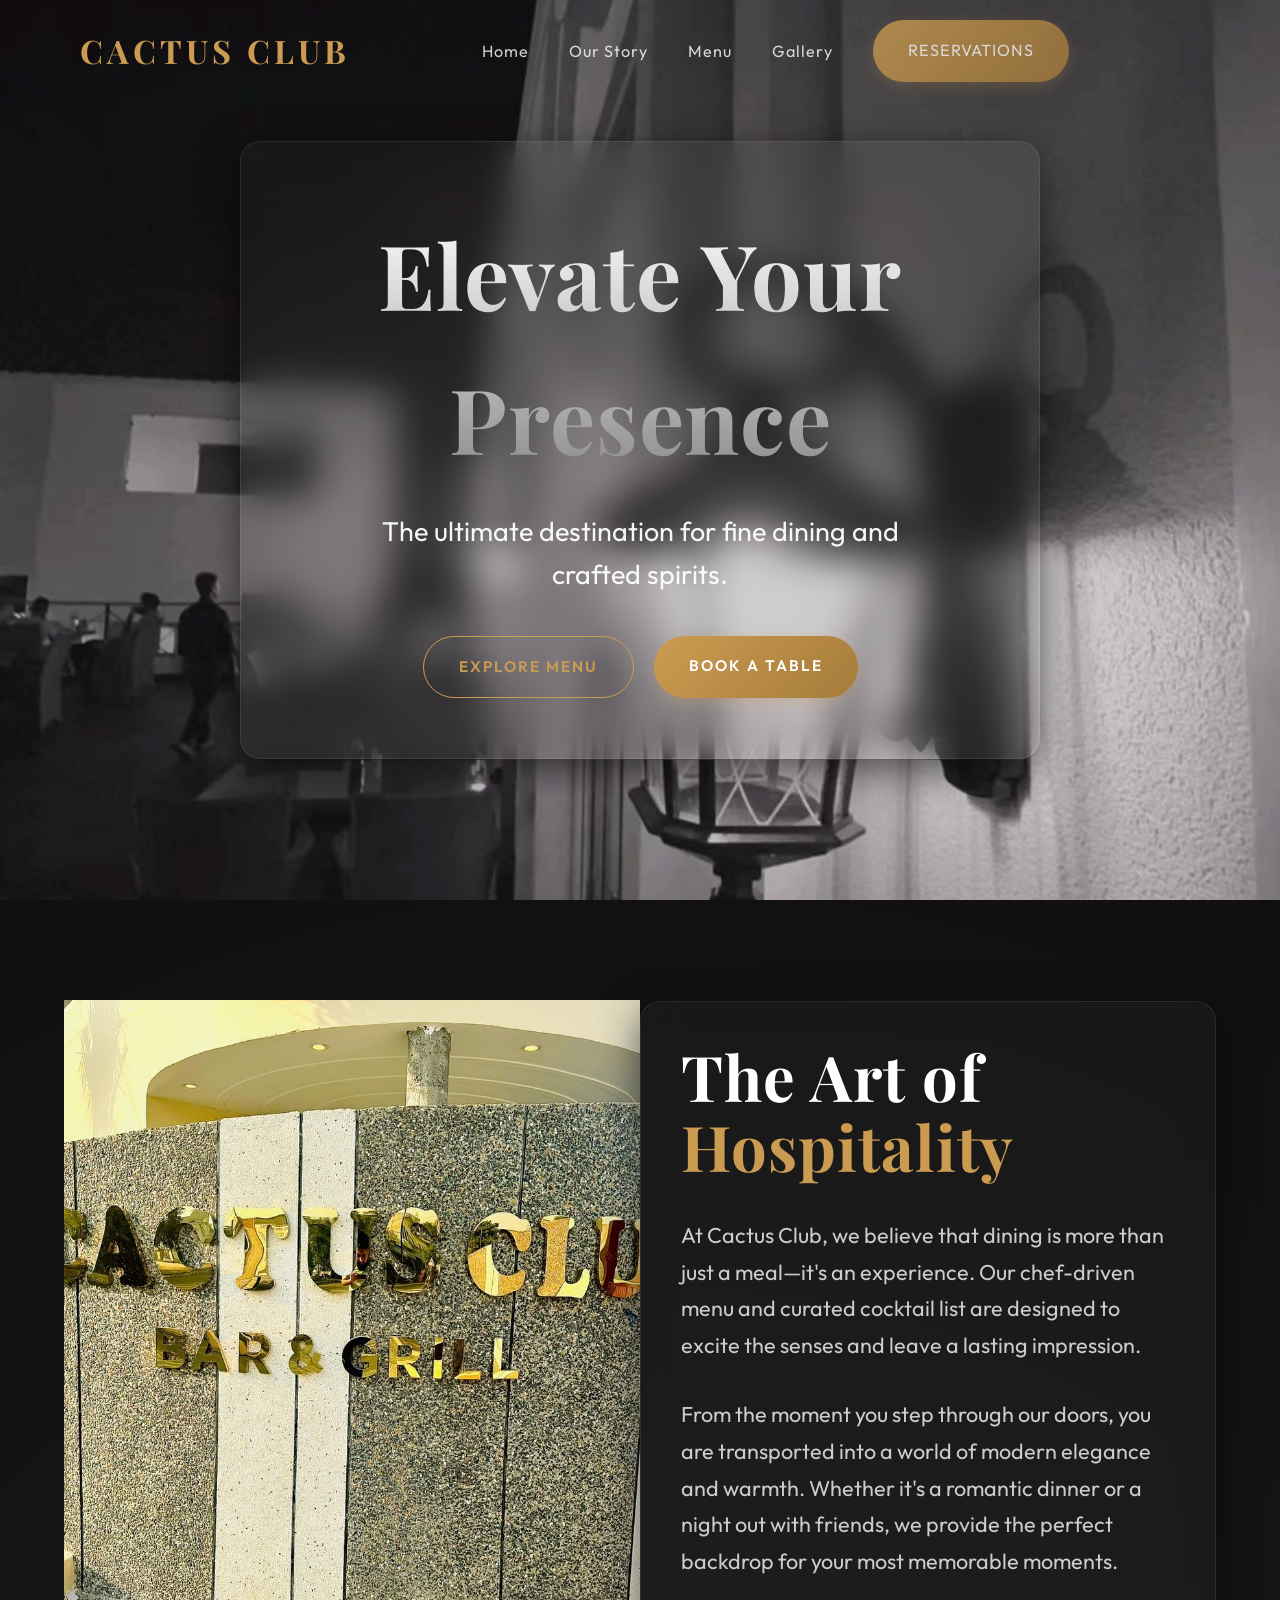
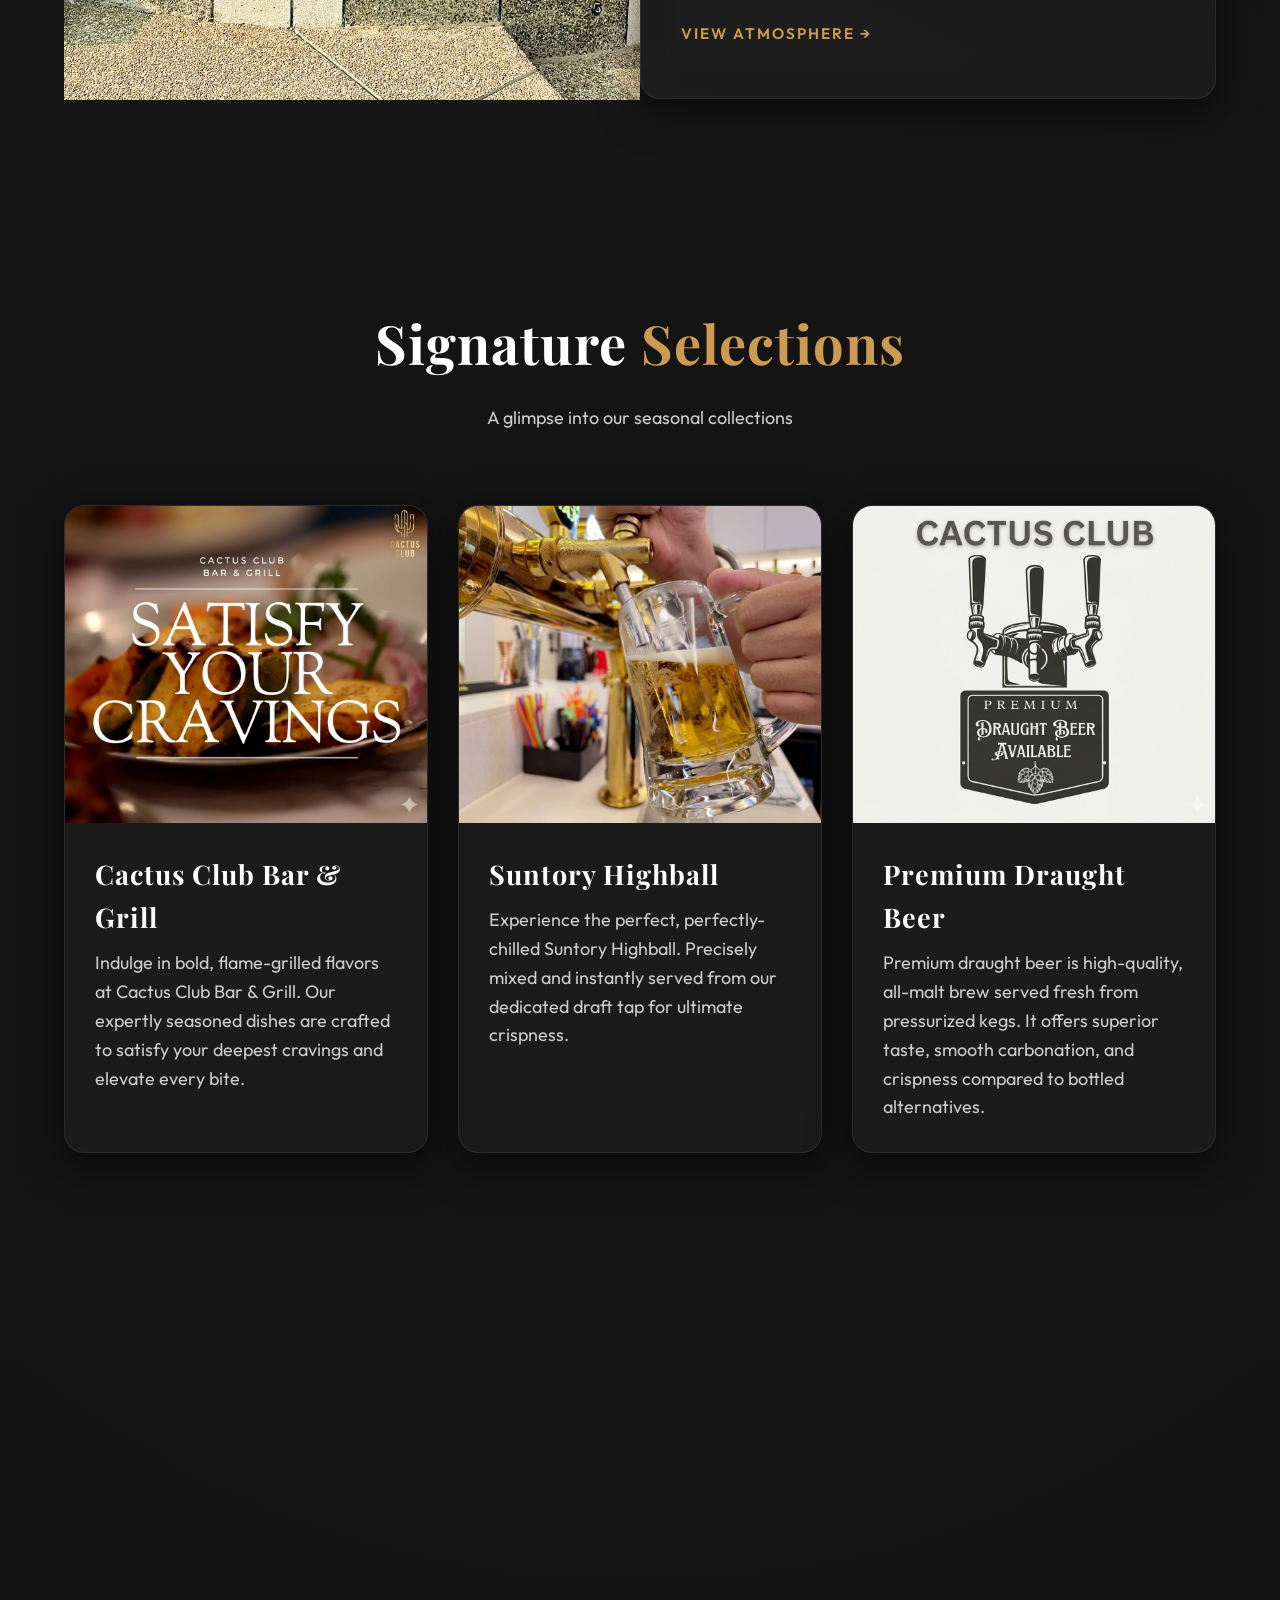
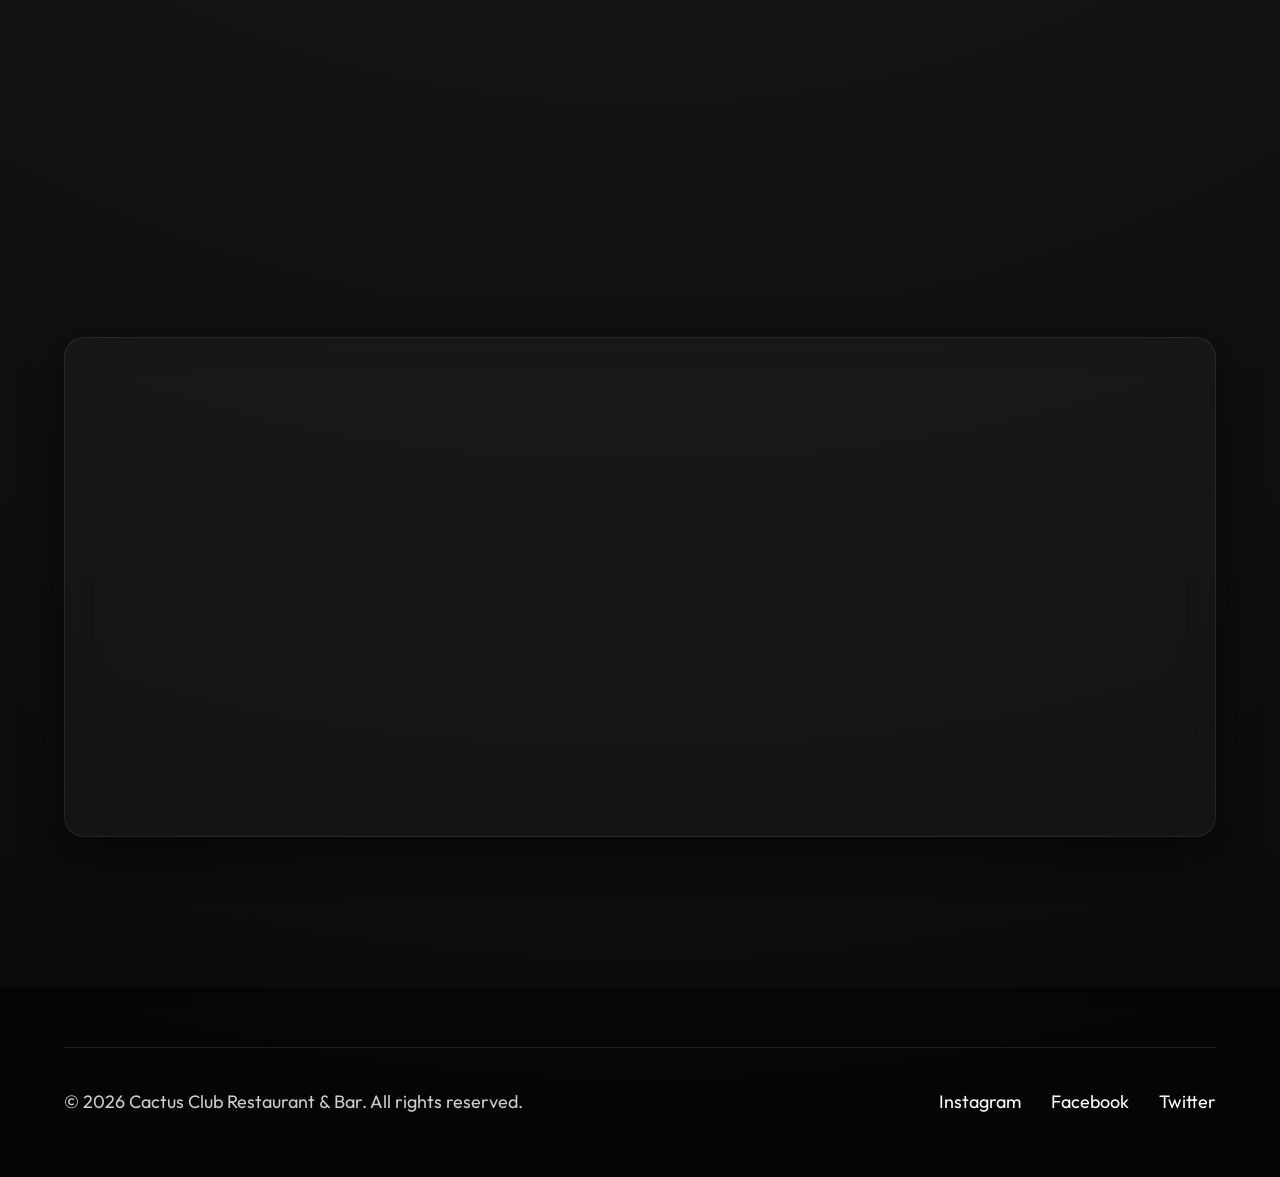
==== index.html @ f6be69ad "Add files via upload" ====
<!DOCTYPE html>
<html lang="en">
<head>
    <meta charset="UTF-8">
    <meta name="viewport" content="width=device-width, initial-scale=1.0">
    <title>Cactus Club | Premium Restaurant & Bar</title>
    <meta name="description" content="Experience modern luxury at Cactus Club. Fine dining, signature cocktails, and a vibe like no other.">
    <!-- Google Fonts -->
    <link rel="preconnect" href="https://fonts.googleapis.com">
    <link rel="preconnect" href="https://fonts.gstatic.com" crossorigin>
    <link href="https://fonts.googleapis.com/css2?family=Outfit:wght@300;400;600;700&family=Playfair+Display:ital,wght@0,400;0,700;1,400&display=swap" rel="stylesheet">
    <link rel="stylesheet" href="style.css">
    <script src="script.js" defer></script>
</head>
<body>
    <div id="preloader">
        <div class="preloader-content">
            <img src="data/logo.jpg" alt="Cactus Club Logo" class="loader-logo">
            <div class="loader-line"></div>
        </div>
    </div>
    <header id="main-header">
        <nav class="glass-nav">
            <div class="logo">CACTUS CLUB</div>
            <ul class="nav-links">
                <li><a href="#home">Home</a></li>
                <li><a href="#about">Our Story</a></li>
                <li><a href="#menu">Menu</a></li>
                <li><a href="#gallery">Gallery</a></li>
                <li><a href="#contact" class="btn btn-gold">Reservations</a></li>
            </ul>
            <div class="menu-toggle">
                <span></span>
                <span></span>
                <span></span>
            </div>
        </nav>
    </header>

    <main>
        <!-- Hero Section with Background Video -->
        <section id="home" class="hero">
            <div class="video-container">
                <video autoplay muted loop playsinline preload="auto" id="hero-video" poster="data/photos/background.jpg">
                    <source src="data/cactus.mp4" type="video/mp4">
                    Your browser does not support the video tag.
                </video>
                <div class="video-overlay"></div>
            </div>
            
            <div class="hero-content">
                <div class="glass-card hero-card">
                    <h1 class="reveal-text">Elevate Your Presence</h1>
                    <p class="reveal-subtext">The ultimate destination for fine dining and crafted spirits.</p>
                    <div class="cta-buttons">
                        <a href="#menu" class="btn btn-outline">Explore Menu</a>
                        <a href="#contact" class="btn btn-gold">Book a Table</a>
                    </div>
                </div>
            </div>
            
            <div class="scroll-indicator">
                <span>SCROLL</span>
                <div class="line"></div>
            </div>
        </section>

        <!-- About Section with Parallax -->
        <section id="about" class="about-section">
            <div class="container">
                <div class="about-grid">
                    <div class="about-image parallax" data-speed="0.1">
                        <img src="data/photos/enterance_gate.jpg" alt="Cactus Club Entrance">
                    </div>
                    <div class="about-content glass-card reveal">
                        <h2 class="section-title">The Art of <span class="text-gold">Hospitality</span></h2>
                        <p>At Cactus Club, we believe that dining is more than just a meal—it's an experience. Our chef-driven menu and curated cocktail list are designed to excite the senses and leave a lasting impression.</p>
                        <p>From the moment you step through our doors, you are transported into a world of modern elegance and warmth. Whether it's a romantic dinner or a night out with friends, we provide the perfect backdrop for your most memorable moments.</p>
                        <a href="#gallery" class="btn btn-link">View Atmosphere &rarr;</a>
                    </div>
                </div>
            </div>
        </section>

        <!-- Menu Highlights -->
        <section id="menu" class="menu-preview">
            <div class="container">
                <div class="section-header reveal">
                    <h2>Signature <span class="text-gold">Selections</span></h2>
                    <p>A glimpse into our seasonal collections</p>
                </div>
                
                <div class="menu-grid">
                    <div class="menu-item glass-card reveal-up">
                        <div class="item-img">
                            <img src="data/photos/satisfy_your_craving.jpg" alt="Our Cuisine">
                        </div>
                        <div class="item-info">
                            <h3>Cactus Club Bar & Grill</h3>
                            <p>Indulge in bold, flame-grilled flavors at Cactus Club Bar & Grill. Our expertly seasoned dishes are crafted to satisfy your deepest cravings and elevate every bite.</p>
                        </div>
                    </div>
                    
                    <div class="menu-item glass-card reveal-up" style="transition-delay: 0.1s;">
                        <div class="item-img">
                            <img src="data/photos/wiskey.jpg" alt="Signature Cocktail">
                        </div>
                        <div class="item-info">
                            <h3>Suntory Highball</h3>
                            <p>Experience the perfect, perfectly-chilled Suntory Highball. Precisely mixed and instantly served from our dedicated draft tap for ultimate crispness.</p>
                        </div>
                    </div>
                    
                    <div class="menu-item glass-card reveal-up" style="transition-delay: 0.2s;">
                        <div class="item-img">
                            <img src="data/photos/whiskeybeer.jpg" alt="Prime Spirits">
                        </div>
                        <div class="item-info">
                            <h3>Premium Draught Beer</h3>
                            <p>Premium draught beer is high-quality, all-malt brew served fresh from pressurized kegs. It offers superior taste, smooth carbonation, and crispness compared to bottled alternatives.</p>
                        </div>
                    </div>
                </div>
                
                <div class="center-cta reveal">
                    <button id="open-menu-btn" class="btn btn-outline">Explore Full Menu</button>
                </div>
            </div>
        </section>



        <!-- Contact Section -->
        <section id="contact" class="contact-section">
            <div class="container">
                <div class="contact-grid">
                    <div class="contact-info reveal">
                        <h2>Join Us <span class="text-gold">Tonight</span></h2>
                        <p>We invite you to experience the pinnacle of hospitality. Reservations are highly recommended for weekend evenings.</p>
                        
                        <div class="info-list">
                            <div class="info-item">
                                <span class="icon">&#128205;</span>
                                <p>3VPG+899, chowk, Near Bus Stand,<br>Samrari, Apra, Punjab 144416</p>
                            </div>
                            <div class="info-item">
                                <span class="icon">&#128222;</span>
                                <p>09915088002</p>
                            </div>
                            <div class="info-item">
                                <span class="icon">&#9200;</span>
                                <p>Mon - Sun: 7 AM - 10 PM</p>
                            </div>
                        </div>
                    </div>
                    
                    <div class="contact-form-container glass-card reveal">
                        <h3>Book a Table</h3>
                        <form id="booking-form">
                            <div class="form-group">
                                <input type="text" placeholder="Your Name" required>
                            </div>
                            <div class="form-row">
                                <div class="form-group">
                                    <input type="date" required>
                                </div>
                                <div class="form-group">
                                    <input type="time" required>
                                </div>
                            </div>
                            <div class="form-group">
                                <select required>
                                    <option value="" disabled selected>Guests</option>
                                    <option value="2">2 People</option>
                                    <option value="4">4 People</option>
                                    <option value="6">6+ People</option>
                                </select>
                            </div>
                            <button type="submit" class="btn btn-gold full-width">Check Availability</button>
                        </form>
                    </div>
                </div>
            </div>
        </section>

        <!-- Map Section -->
        <section id="location" class="map-section">
            <div class="container">
                <div class="glass-card map-container reveal">
                    <iframe src="https://www.google.com/maps/embed?pb=!1m14!1m12!1m3!1d311.77213187897536!2d75.87448457064909!3d31.08688322473946!2m3!1f0!2f0!3f0!3m2!1i1024!2i768!4f13.1!5e1!3m2!1sen!2sin!4v1775301004302!5m2!1sen!2sin" width="100%" height="450" style="border:0;" allowfullscreen="" loading="lazy" referrerpolicy="no-referrer-when-downgrade"></iframe>
                </div>
            </div>
        </section>
    </main>

    <footer class="glass-footer">
        <div class="container">
            <div class="footer-bottom">
                <p>&copy; 2026 Cactus Club Restaurant & Bar. All rights reserved.</p>
                <div class="social-links">
                    <a href="#">Instagram</a>
                    <a href="#">Facebook</a>
                    <a href="#">Twitter</a>
                </div>
            </div>
        </div>
    </footer>
    <!-- Full Menu Modal -->
    <div id="menu-modal" class="menu-modal">
        <div class="modal-overlay"></div>
        <div class="modal-container glass-card">
            <button id="close-menu-btn" class="close-btn">&times;</button>
            
            <div class="modal-content">
                <header class="modal-header">
                    <h2>Our Full <span class="text-gold">Menu</span></h2>
                    <p>Near Apra Sweet Shop, Banga to Phillaur Road</p>
                </header>

                <div class="menu-sections">
                    <!-- 1. Pizzas & Pastas -->
                    <section class="menu-cat">
                        <div class="cat-header">
                            <h3>1. Pizzas & Pastas</h3>
                        </div>
                        
                        <div class="sub-cat">
                            <h4>Pizza (Non-Veg)</h4>
                            <table class="menu-table">
                                <thead>
                                    <tr>
                                        <th>Item</th>
                                        <th>Medium</th>
                                        <th>Large</th>
                                    </tr>
                                </thead>
                                <tbody>
                                    <tr><td>Cactus Spl. Chicken Pizza</td><td>300</td><td>500</td></tr>
                                    <tr><td>Chilli Chicken Pizza</td><td>280</td><td>480</td></tr>
                                    <tr><td>Keema Chicken Pizza</td><td>280</td><td>460</td></tr>
                                    <tr><td>Salami Chicken Pizza</td><td>280</td><td>480</td></tr>
                                    <tr><td>Onion Chicken Pizza</td><td>260</td><td>450</td></tr>
                                    <tr><td>Chicken Sausage Pizza</td><td>280</td><td>470</td></tr>
                                    <tr><td>Chicken Tikka Pizza</td><td>290</td><td>480</td></tr>
                                </tbody>
                            </table>
                        </div>

                        <div class="sub-cat">
                            <h4>Pizza (Veg)</h4>
                            <table class="menu-table">
                                <thead>
                                    <tr>
                                        <th>Item</th>
                                        <th>Medium</th>
                                        <th>Large</th>
                                    </tr>
                                </thead>
                                <tbody>
                                    <tr><td>Cactus Spl. Veg. Pizza</td><td>290</td><td>440</td></tr>
                                    <tr><td>Farm House Pizza / Paneer Tikka Pizza</td><td>290</td><td>425/400</td></tr>
                                    <tr><td>Five Topping / Spl. Mushroom Pizza</td><td>280</td><td>390</td></tr>
                                    <tr><td>Chilly Paneer Pizza</td><td>290</td><td>400</td></tr>
                                    <tr><td>OTC Pizza</td><td>240</td><td>370</td></tr>
                                    <tr><td>Cheese Corn / Cheese Tomato</td><td>240</td><td>340/360</td></tr>
                                    <tr><td>Plain Cheese Pizza</td><td>220</td><td>320</td></tr>
                                </tbody>
                            </table>
                        </div>

                        <div class="sub-cat">
                            <h4>Pasta</h4>
                            <table class="menu-table">
                                <thead>
                                    <tr>
                                        <th>Item</th>
                                        <th>Price</th>
                                    </tr>
                                </thead>
                                <tbody>
                                    <tr><td>Non-Veg: Chicken Pasta (Red/White/Mix)</td><td>300 / 290 / 290</td></tr>
                                    <tr><td>Veg: Pasta (White/Red/Cheese)</td><td>240 / 260 / 270</td></tr>
                                </tbody>
                            </table>
                        </div>
                    </section>

                    <!-- 2. Tandoori Snacks -->
                    <section class="menu-cat">
                        <div class="cat-header">
                            <h3>2. Tandoori Snacks (Fish & Veg)</h3>
                        </div>
                        
                        <div class="sub-cat">
                            <h4>Tandoori Fish</h4>
                            <p class="cat-note">All items are served as a full portion unless specified.</p>
                            <table class="menu-table">
                                <thead>
                                    <tr>
                                        <th>Item</th>
                                        <th>Price</th>
                                    </tr>
                                </thead>
                                <tbody>
                                    <tr><td>Fish Tikka (Malai, Irani, Haryali, Afghani, Kali Mirch, Pudina, Achari)</td><td>450</td></tr>
                                    <tr><td>Fish Tandoori Tikka</td><td>440</td></tr>
                                    <tr><td>Tandoori Pomfret Fish (2 Pcs)</td><td>300</td></tr>
                                </tbody>
                            </table>
                        </div>

                        <div class="sub-cat">
                            <h4>Tandoori Veg Snacks</h4>
                            <div class="column-grid">
                                <table class="menu-table">
                                    <tbody>
                                        <tr><td>Paneer Tikka</td><td>230</td></tr>
                                        <tr><td>Paneer Malai Tikka</td><td>250</td></tr>
                                        <tr><td>Paneer Tikka (Haryali/Achari/Irani)</td><td>240</td></tr>
                                        <tr><td>Paneer Peshwari Tikka (Mint/Strawberry)</td><td>250</td></tr>
                                        <tr><td>Veg Platter</td><td>450</td></tr>
                                    </tbody>
                                </table>
                                <table class="menu-table">
                                    <tbody>
                                        <tr><td>Mushroom Tikka (Reg/Achari/Irani)</td><td>230</td></tr>
                                        <tr><td>Stuff Mushroom Tikka</td><td>250</td></tr>
                                        <tr><td>Mushroom Duplex</td><td>250</td></tr>
                                        <tr><td>Veg Seekh Kabab</td><td>200</td></tr>
                                    </tbody>
                                </table>
                            </div>
                        </div>
                    </section>

                    <!-- 3. Main Course -->
                    <section class="menu-cat">
                        <div class="cat-header">
                            <h3>3. Main Course (Veg & Dal)</h3>
                        </div>
                        
                        <div class="sub-cat">
                            <h4>Vegetarian Specialties</h4>
                            <div class="column-grid">
                                <table class="menu-table">
                                    <tbody>
                                        <tr><td>Palak Paneer / Mattar Paneer</td><td>250</td></tr>
                                        <tr><td>Paneer Do Pyaza / Lababdar / Adraki</td><td>260</td></tr>
                                        <tr><td>Paneer Takka Takk</td><td>270</td></tr>
                                        <tr><td>Diwani Handi</td><td>280</td></tr>
                                        <tr><td>Paneer Pasanda</td><td>260</td></tr>
                                        <tr><td>Veg Jalfrezi</td><td>270</td></tr>
                                    </tbody>
                                </table>
                                <table class="menu-table">
                                    <tbody>
                                        <tr><td>Malai Kofta</td><td>250</td></tr>
                                        <tr><td>Methi Mattar Malai</td><td>250</td></tr>
                                        <tr><td>Mix Veg</td><td>220</td></tr>
                                        <tr><td>Mushroom Mattar / Do Pyaza</td><td>240</td></tr>
                                        <tr><td>Mushroom Butter Masala</td><td>260</td></tr>
                                        <tr><td>Kadahi Mushroom</td><td>250</td></tr>
                                    </tbody>
                                </table>
                            </div>
                        </div>

                        <div class="sub-cat">
                            <h4>Dal (Lentils)</h4>
                            <table class="menu-table">
                                <tbody>
                                    <tr><td>Dal Makhani / Dal Fry / Dal Handi / Yellow Dal Tadka</td><td>160</td></tr>
                                </tbody>
                            </table>
                        </div>
                    </section>

                    <!-- 4. Rice & Biryani -->
                    <section class="menu-cat">
                        <div class="cat-header">
                            <h3>4. Rice & Biryani</h3>
                        </div>
                        <table class="menu-table">
                            <thead>
                                <tr>
                                    <th>Item</th>
                                    <th>Veg Price</th>
                                    <th>Non-Veg Price</th>
                                </tr>
                            </thead>
                            <tbody>
                                <tr><td>Plain Rice</td><td>140</td><td>--</td></tr>
                                <tr><td>Jeera Rice</td><td>150</td><td>--</td></tr>
                                <tr><td>Veg Pulao / Mattar Pulao</td><td>160 / 180</td><td>--</td></tr>
                                <tr><td>Biryani</td><td>200</td><td>250 (Chicken) / 300 (Mutton)</td></tr>
                                <tr><td>Biryani with Gravy</td><td>250</td><td>300 (Chicken) / 350 (Mutton)</td></tr>
                            </tbody>
                        </table>
                    </section>

                    <!-- 5. Summary of Other Categories -->
                    <section class="menu-cat">
                        <div class="cat-header">
                            <h3>5. Other Specialties</h3>
                        </div>
                        <div class="other-grid">
                            <div class="other-item">
                                <h5>Non-Veg Main</h5>
                                <p>Butter Chicken (410-450), Mutton Rogan Josh (400), Patiala Chicken (430).</p>
                            </div>
                            <div class="other-item">
                                <h5>Breads</h5>
                                <p>Tandoori Roti (15), Butter Naan (40), Garlic Naan (45), Keema Naan (200-250).</p>
                            </div>
                            <div class="other-item">
                                <h5>Burgers / Sandwiches</h5>
                                <p>Veg Burger (60-100), Chicken Sandwich (200).</p>
                            </div>
                            <div class="other-item">
                                <h5>Soups</h5>
                                <p>Veg (70-90) and Non-Veg (120-140) varieties.</p>
                            </div>
                        </div>
                    </section>
                </div>

                <footer class="modal-footer">
                    <p><strong>Prep Time:</strong> 20-25 minutes per order.</p>
                    <p><strong>Note:</strong> Taxes as applicable.</p>
                </footer>
            </div>
        </div>
    </div>

    <!-- Full Gallery Modal -->
    <div id="gallery-modal" class="menu-modal">
        <div class="modal-overlay"></div>
        <div class="modal-container glass-card">
            <button id="close-gallery-btn" class="close-btn">&times;</button>
            <div class="modal-content">
                <header class="modal-header">
                    <h2>Atmosphere & <span class="text-gold">Vibes</span></h2>
                    <p>A glimpse into our exclusive world</p>
                </header>
                <div class="gallery-grid">
                    <div class="gallery-item large">
                        <img src="data/photos/personal_space_for_personal_events.jpg" alt="Events Space">
                    </div>
                    <div class="gallery-item">
                        <img src="data/photos/gallary1.jpg" alt="Luxury Interior">
                    </div>
                    <div class="gallery-item">
                        <img src="data/photos/gallary2.png" alt="Dining Experience">
                    </div>
                    <div class="gallery-item">
                        <img src="data/photos/outdoor_sitting_also.jpg" alt="Outdoor View">
                    </div>
                    <div class="gallery-item">
                        <img src="data/photos/personal_events.jpg" alt="Personal Events">
                    </div>
                    <div class="gallery-item">
                        <img src="data/photos/gallary.jpg" alt="Dining Lounge">
                    </div>
                    <div class="gallery-item">
                        <img src="data/photos/gallary4.jpg" alt="Club Vibes">
                    </div>
                    <div class="gallery-item">
                        <img src="data/photos/enterance_gate.jpg" alt="The Entrance">
                    </div>
                </div>
            </div>
        </div>
    </div>
</body>
</html>
---- style.css ----
/* 
 * CACTUS CLUB - PREMIUM DESIGN SYSTEM
 * Glassmorphism, Parallax, and Dark Luxury Aesthetic
 */

:root {
    /* Color Palette */
    --clr-bg-dark: #0a0a0a;
    --clr-bg-secondary: #141414;
    --clr-accent-gold: #cb9b51;
    --clr-accent-gold-light: #e5c185;
    --clr-text-white: #ffffff;
    --clr-text-gray: #cccccc;
    
    /* Glassmorphism Tokens */
    --glass-bg: rgba(255, 255, 255, 0.03);
    --glass-border: rgba(255, 255, 255, 0.08);
    --glass-blur: 18px;
    --glass-shadow: 0 12px 40px rgba(0, 0, 0, 0.6);
    
    /* Spacing & Transitions */
    --container-width: 1200px;
    --section-padding: 100px 0;
    --transition-smooth: all 0.6s cubic-bezier(0.16, 1, 0.3, 1);
}

/* Preloader */
#preloader {
    position: fixed;
    top: 0;
    left: 0;
    width: 100%;
    height: 100vh;
    background: #0a0a0a;
    display: flex;
    align-items: center;
    justify-content: center;
    z-index: 10000;
    transition: opacity 1s ease-out, visibility 1s ease-out;
}

.preloader-content {
    text-align: center;
    animation: preloaderPulse 1.2s infinite ease-in-out;
}

.loader-logo {
    width: 120px;
    height: 120px;
    margin-bottom: 30px;
    border-radius: 50%;
    filter: drop-shadow(0 0 15px rgba(203, 155, 81, 0.3));
    object-fit: cover;
}

.loader-line {
    width: 100px;
    height: 1px;
    background: rgba(255, 255, 255, 0.1);
    margin: 0 auto;
    position: relative;
    overflow: hidden;
}

.loader-line::after {
    content: '';
    position: absolute;
    left: -100%;
    width: 100%;
    height: 100%;
    background: var(--clr-accent-gold);
    animation: loaderLineProgress 1.2s linear forwards;
}

@keyframes loaderLineProgress {
    0% { left: -100%; }
    100% { left: 0; }
}

@keyframes preloaderPulse {
    0% { opacity: 0.8; transform: scale(1); }
    50% { opacity: 1; transform: scale(1.02); }
    100% { opacity: 0.8; transform: scale(1); }
}

#preloader.fade-out {
    opacity: 0;
    visibility: hidden;
}

/* Reset & Base Styles */
* {
    margin: 0;
    padding: 0;
    box-sizing: border-box;
}

html {
    scroll-behavior: smooth;
    background-color: var(--clr-bg-dark);
    font-size: 18px;
}

body {
    font-family: 'Outfit', sans-serif;
    color: var(--clr-text-white);
    line-height: 1.6;
    overflow-x: hidden;
    background: radial-gradient(circle at 50% 50%, #1a1a1a 0%, #0a0a0a 100%);
}

h1, h2, h3 {
    font-family: 'Playfair Display', serif;
    font-weight: 700;
    letter-spacing: 1px;
}

p {
    color: var(--clr-text-gray);
    font-weight: 400;
}

ul {
    list-style: none;
}

a {
    text-decoration: none;
    color: inherit;
    transition: var(--transition-smooth);
}

/* Utilities */
.container {
    width: 90%;
    max-width: var(--container-width);
    margin: 0 auto;
}

.container-full {
    width: 100%;
    padding: 0;
}

.text-gold {
    color: var(--clr-accent-gold);
}

.section-title {
    font-size: 3.5rem;
    margin-bottom: 2rem;
    line-height: 1.1;
}

.section-header {
    text-align: center;
    margin-bottom: 4rem;
}

.section-header h2 {
    font-size: 3rem;
    margin-bottom: 1rem;
}

/* Glassmorphism Utility */
.glass-card {
    background: var(--glass-bg);
    backdrop-filter: blur(var(--glass-blur));
    -webkit-backdrop-filter: blur(var(--glass-blur));
    border: 1px solid var(--glass-border);
    border-radius: 20px;
    padding: 40px;
    box-shadow: var(--glass-shadow);
}

/* Buttons */
.btn {
    display: inline-block;
    padding: 18px 35px;
    border-radius: 50px;
    font-weight: 600;
    text-transform: uppercase;
    letter-spacing: 2px;
    font-size: 0.85rem;
    cursor: pointer;
    border: none;
}

.btn-gold {
    background: linear-gradient(135deg, var(--clr-accent-gold) 0%, #a67c3b 100%);
    color: white;
    box-shadow: 0 4px 15px rgba(203, 155, 81, 0.3);
}

.btn-gold:hover {
    transform: translateY(-5px);
    box-shadow: 0 10px 25px rgba(203, 155, 81, 0.4);
}

.btn-outline {
    background: transparent;
    border: 1px solid var(--clr-accent-gold);
    color: var(--clr-accent-gold);
}

.btn-outline:hover {
    background: var(--clr-accent-gold);
    color: white;
}

.btn-link {
    color: var(--clr-accent-gold);
    padding: 10px 0;
    font-weight: 600;
    border-bottom: 1px solid transparent;
}

.btn-link:hover {
    border-bottom: 1px solid var(--clr-accent-gold);
    padding-left: 10px;
}

.full-width {
    width: 100%;
}

/* Navigation */
#main-header {
    position: fixed;
    top: 0;
    left: 0;
    width: 100%;
    z-index: 1000;
    padding: 20px 0;
    transition: var(--transition-smooth);
}

#main-header.scrolled {
    background: rgba(10, 10, 10, 0.85);
    backdrop-filter: blur(10px);
    padding: 15px 0;
}

.glass-nav {
    display: flex;
    justify-content: space-between;
    align-items: center;
    max-width: var(--container-width);
    margin: 0 auto;
    padding: 0 40px;
}

.logo {
    font-family: 'Playfair Display', serif;
    font-size: 1.8rem;
    font-weight: 700;
    letter-spacing: 4px;
    color: var(--clr-accent-gold);
}

.nav-links {
    display: flex;
    gap: 40px;
    align-items: center;
}

.nav-links a {
    font-size: 0.9rem;
    font-weight: 400;
    letter-spacing: 1px;
    opacity: 0.8;
}

.nav-links a:hover {
    color: var(--clr-accent-gold);
    opacity: 1;
}

/* Hero Section */
.hero {
    height: 100vh;
    width: 100%;
    display: flex;
    align-items: center;
    justify-content: center;
    position: relative;
    overflow: hidden;
    background: #000;
}

.video-container {
    position: absolute;
    top: 0;
    left: 0;
    width: 100%;
    height: 100%;
    z-index: 1;
}

.video-container video {
    width: 100%;
    height: 100%;
    object-fit: cover;
    opacity: 1;
    filter: brightness(1.2) contrast(1.1);
    /* Poster image shows while video loads or if playback fails */
    background: url('data/photos/background.jpg') center center / cover no-repeat;
}

.video-overlay {
    position: absolute;
    top: 0;
    left: 0;
    width: 100%;
    height: 100%;
    background: rgba(0, 0, 0, 0.2);
    z-index: 2;
    pointer-events: none;
}

.hero-content {
    position: relative;
    text-align: center;
    width: 90%;
    max-width: 800px;
    z-index: 3;
}

.hero-card {
    padding: 60px;
    animation: fadeInScale 1.2s cubic-bezier(0.16, 1, 0.3, 1);
}

.hero h1 {
    font-size: 5rem;
    margin-bottom: 20px;
    background: linear-gradient(to bottom, #fff, #888);
    -webkit-background-clip: text;
    background-clip: text;
    -webkit-text-fill-color: transparent;
}

.hero p {
    font-size: 1.5rem;
    margin-bottom: 40px;
    max-width: 600px;
    margin-left: auto;
    margin-right: auto;
    color: white;
    opacity: 0.95;
    font-weight: 400;
}

.cta-buttons {
    display: flex;
    gap: 20px;
    justify-content: center;
}

.scroll-indicator {
    position: absolute;
    bottom: 40px;
    left: 50%;
    transform: translateX(-50%);
    text-align: center;
    opacity: 0.6;
}

.scroll-indicator span {
    font-size: 0.7rem;
    letter-spacing: 4px;
    display: block;
    margin-bottom: 10px;
}

.scroll-indicator .line {
    width: 1px;
    height: 50px;
    background: var(--clr-accent-gold);
    margin: 0 auto;
    position: relative;
    overflow: hidden;
}

.scroll-indicator .line::after {
    content: '';
    position: absolute;
    top: 0;
    left: 0;
    width: 100%;
    height: 100%;
    background: white;
    animation: scrollDown 2s infinite;
}

/* About Section */
.about-section {
    padding: var(--section-padding);
}

.about-grid {
    display: grid;
    grid-template-columns: 1fr 1fr;
    align-items: center;
    gap: 0;
}

.about-image {
    position: relative;
    overflow: hidden;
    height: 700px;
}

.about-image img {
    width: 100%;
    height: 100%;
    object-fit: cover;
}

.about-content {
    position: relative;
    z-index: 2;
}

.about-content p {
    margin-bottom: 1.8rem;
    font-size: 1.2rem;
    line-height: 1.7;
}

/* Menu Preview */
.menu-preview {
    padding: var(--section-padding);
    background: var(--clr-bg-secondary);
}

.menu-grid {
    display: grid;
    grid-template-columns: repeat(3, 1fr);
    gap: 30px;
    margin-bottom: 50px;
}

.menu-item.glass-card {
    padding: 0;
    overflow: hidden;
}

.item-img {
    width: 100%;
    aspect-ratio: 8 / 7;
    margin-bottom: 0;
    display: flex;
    align-items: center;
    justify-content: center;
    background: #000;
}

.item-info {
    padding: 30px;
}
.item-img img {
    width: 100%;
    height: 100%;
    object-fit: cover; /* Since aspect ratio matches, cover will be perfect */
    transition: var(--transition-smooth);
}

.menu-item:hover .item-img img {
    transform: scale(1.1);
}

.item-info h3 {
    font-size: 1.5rem;
    margin-bottom: 10px;
}

.item-info .price {
    color: var(--clr-accent-gold);
    font-weight: 600;
    margin-bottom: 15px;
}

.center-cta {
    text-align: center;
}

/* Gallery Section */
.gallery-section {
    padding: var(--section-padding);
    position: relative;
    overflow: hidden;
}

.parallax-bg-text {
    position: absolute;
    font-size: 25rem;
    font-weight: 900;
    color: rgba(255, 255, 255, 0.02);
    top: 50%;
    left: 50%;
    transform: translate(-50%, -50%);
    pointer-events: none;
    z-index: 0;
}

.gallery-grid {
    display: grid;
    grid-template-columns: repeat(4, 1fr);
    grid-template-rows: repeat(2, 400px);
    gap: 0;
    position: relative;
    z-index: 1;
}

.gallery-item {
    overflow: hidden;
    background: rgba(0, 0, 0, 0.4);
    display: flex;
    align-items: center;
    justify-content: center;
    border: 1px solid var(--glass-border);
}

.gallery-item.large {
    grid-column: span 2;
    grid-row: span 2;
}

.gallery-item img {
    width: 100%;
    height: 100%;
    object-fit: contain;
    transition: var(--transition-smooth);
}

.gallery-item:hover img {
    transform: scale(1.02);
}

/* Contact Section */
.contact-section {
    padding: var(--section-padding);
}

.contact-grid {
    display: grid;
    grid-template-columns: 1fr 1fr;
    gap: 80px;
    align-items: center;
}

.info-list {
    margin-top: 40px;
}

.info-item {
    display: flex;
    gap: 20px;
    margin-bottom: 30px;
}

.info-item .icon {
    font-size: 1.5rem;
    color: var(--clr-accent-gold);
}

.contact-form-container h3 {
    margin-bottom: 30px;
    font-size: 1.8rem;
}

.form-group {
    margin-bottom: 20px;
}

.form-row {
    display: grid;
    grid-template-columns: 1fr 1fr;
    gap: 20px;
}

input, select {
    width: 100%;
    background: rgba(255, 255, 255, 0.05);
    border: 1px solid rgba(255, 255, 255, 0.1);
    padding: 15px 20px;
    border-radius: 10px;
    color: white;
    font-family: inherit;
    outline: none;
    transition: var(--transition-smooth);
}

input:focus, select:focus {
    border-color: var(--clr-accent-gold);
    background: rgba(255, 255, 255, 0.1);
}

/* Footer */
.glass-footer {
    padding: 60px 0;
    margin-top: 50px;
    background: rgba(0, 0, 0, 0.5);
    backdrop-filter: blur(10px);
}

.footer-bottom {
    display: flex;
    justify-content: space-between;
    align-items: center;
    border-top: 1px solid rgba(255, 255, 255, 0.1);
    padding-top: 40px;
}

.social-links {
    display: flex;
    gap: 30px;
}

.social-links a:hover {
    color: var(--clr-accent-gold);
}

/* Menu Modal Styles */
.menu-modal {
    position: fixed;
    top: 0;
    left: 0;
    width: 100%;
    height: 100%;
    z-index: 2000;
    display: none;
    align-items: center;
    justify-content: center;
    padding: 20px;
}

.menu-modal.active {
    display: flex;
}

.modal-overlay {
    position: absolute;
    top: 0;
    left: 0;
    width: 100%;
    height: 100%;
    background: rgba(0, 0, 0, 0.8);
    backdrop-filter: blur(10px);
    z-index: -1;
}

.modal-container {
    width: 100%;
    max-width: 1000px;
    max-height: 90vh;
    overflow: hidden;
    position: relative;
    padding: 0;
    display: flex;
    flex-direction: column;
    animation: modalFadeIn 0.5s cubic-bezier(0.16, 1, 0.3, 1);
}

@keyframes modalFadeIn {
    from { opacity: 0; transform: scale(0.9) translateY(20px); }
    to { opacity: 1; transform: scale(1) translateY(0); }
}

.close-btn {
    position: absolute;
    top: 20px;
    right: 30px;
    background: transparent;
    border: none;
    color: white;
    font-size: 2.5rem;
    cursor: pointer;
    z-index: 10;
    transition: var(--transition-smooth);
}

.close-btn:hover {
    color: var(--clr-accent-gold);
}

.modal-content {
    padding: 60px;
    overflow-y: auto;
    scrollbar-width: thin;
    scrollbar-color: var(--clr-accent-gold) transparent;
}

.modal-content::-webkit-scrollbar {
    width: 6px;
}

.modal-content::-webkit-scrollbar-thumb {
    background-color: var(--clr-accent-gold);
    border-radius: 10px;
}

.modal-header {
    text-align: center;
    margin-bottom: 50px;
    border-bottom: 1px solid var(--glass-border);
    padding-bottom: 30px;
}

.modal-header h2 {
    font-size: 3rem;
}

.menu-cat {
    margin-bottom: 50px;
}

.cat-header {
    margin-bottom: 30px;
    border-left: 4px solid var(--clr-accent-gold);
    padding-left: 20px;
}

.cat-header h3 {
    font-size: 1.8rem;
    text-transform: uppercase;
    letter-spacing: 2px;
}

.sub-cat {
    margin-bottom: 30px;
    overflow-x: auto;
}

.sub-cat h4 {
    color: var(--clr-accent-gold);
    font-family: inherit;
    font-size: 1.2rem;
    margin-bottom: 15px;
    text-transform: uppercase;
}

.cat-note {
    font-size: 0.9rem;
    margin-bottom: 15px;
    font-style: italic;
}

/* Menu Tables */
.menu-table {
    width: 100%;
    border-collapse: collapse;
    margin-bottom: 15px;
}

.menu-table th, .menu-table td {
    padding: 12px 15px;
    text-align: left;
    border-bottom: 1px solid rgba(255, 255, 255, 0.05);
}

.menu-table th {
    font-family: 'Outfit', sans-serif;
    font-weight: 600;
    text-transform: uppercase;
    font-size: 0.8rem;
    letter-spacing: 1px;
    color: var(--clr-text-gray);
}

.menu-table td {
    font-size: 1rem;
}

.menu-table tr:hover td {
    background: rgba(255, 255, 255, 0.02);
}

.column-grid {
    display: grid;
    grid-template-columns: 1fr 1fr;
    gap: 40px;
}

.other-grid {
    display: grid;
    grid-template-columns: repeat(2, 1fr);
    gap: 30px;
}

.other-item h5 {
    color: var(--clr-accent-gold);
    font-size: 1.1rem;
    margin-bottom: 8px;
}

.modal-footer {
    padding: 30px 60px;
    background: rgba(255, 255, 255, 0.02);
    border-top: 1px solid var(--glass-border);
    display: flex;
    justify-content: space-between;
}

.modal-footer p {
    font-size: 0.9rem;
}

@media (max-width: 768px) {
    .modal-content { padding: 40px 20px; }
    .column-grid, .other-grid { grid-template-columns: 1fr; }
    .modal-header h2 { font-size: 2rem; }
    .modal-footer { flex-direction: column; gap: 10px; }
}

/* Map Section */
.map-section {
    padding: 0 0 100px;
    margin-top: -50px;
}

.map-container {
    height: 500px;
    padding: 10px;
    position: relative;
    overflow: hidden;
    transition: var(--transition-smooth);
}

.map-container:hover {
    box-shadow: 0 20px 50px rgba(203, 155, 81, 0.2);
    border-color: var(--clr-accent-gold-light);
}

.map-container iframe {
    width: 100%;
    height: 100%;
    border-radius: 15px;
    filter: invert(90%) hue-rotate(180deg) brightness(0.9); /* Dark mode map effect */
    opacity: 0.8;
    transition: var(--transition-smooth);
}

.map-container:hover iframe {
    opacity: 1;
    filter: invert(0%) hue-rotate(0deg) brightness(1); /* Return to normal on hover */
}

/* Animations */
@keyframes fadeInScale {
    from {
        opacity: 0;
        transform: scale(0.95);
    }
    to {
        opacity: 1;
        transform: scale(1);
    }
}

@keyframes scrollDown {
    0% { transform: translateY(-100%); }
    100% { transform: translateY(100%); }
}

.reveal {
    opacity: 0;
    transform: translateX(-30px);
    transition: all 1s ease;
}

.reveal-up {
    opacity: 0;
    transform: translateY(30px);
    transition: all 1s ease;
}

.reveal.active, .reveal-up.active {
    opacity: 1;
    transform: translate(0);
}

/* Responsive */
@media (max-width: 968px) {
    .section-title { font-size: 2.5rem; }
    .hero h1 { font-size: 3.5rem; }
    .about-grid, .menu-grid, .contact-grid {
        grid-template-columns: 1fr;
    }
    .about-image { height: 400px; }
    .nav-links { display: none; }
    .gallery-grid {
        grid-template-columns: repeat(2, 1fr);
    }
}
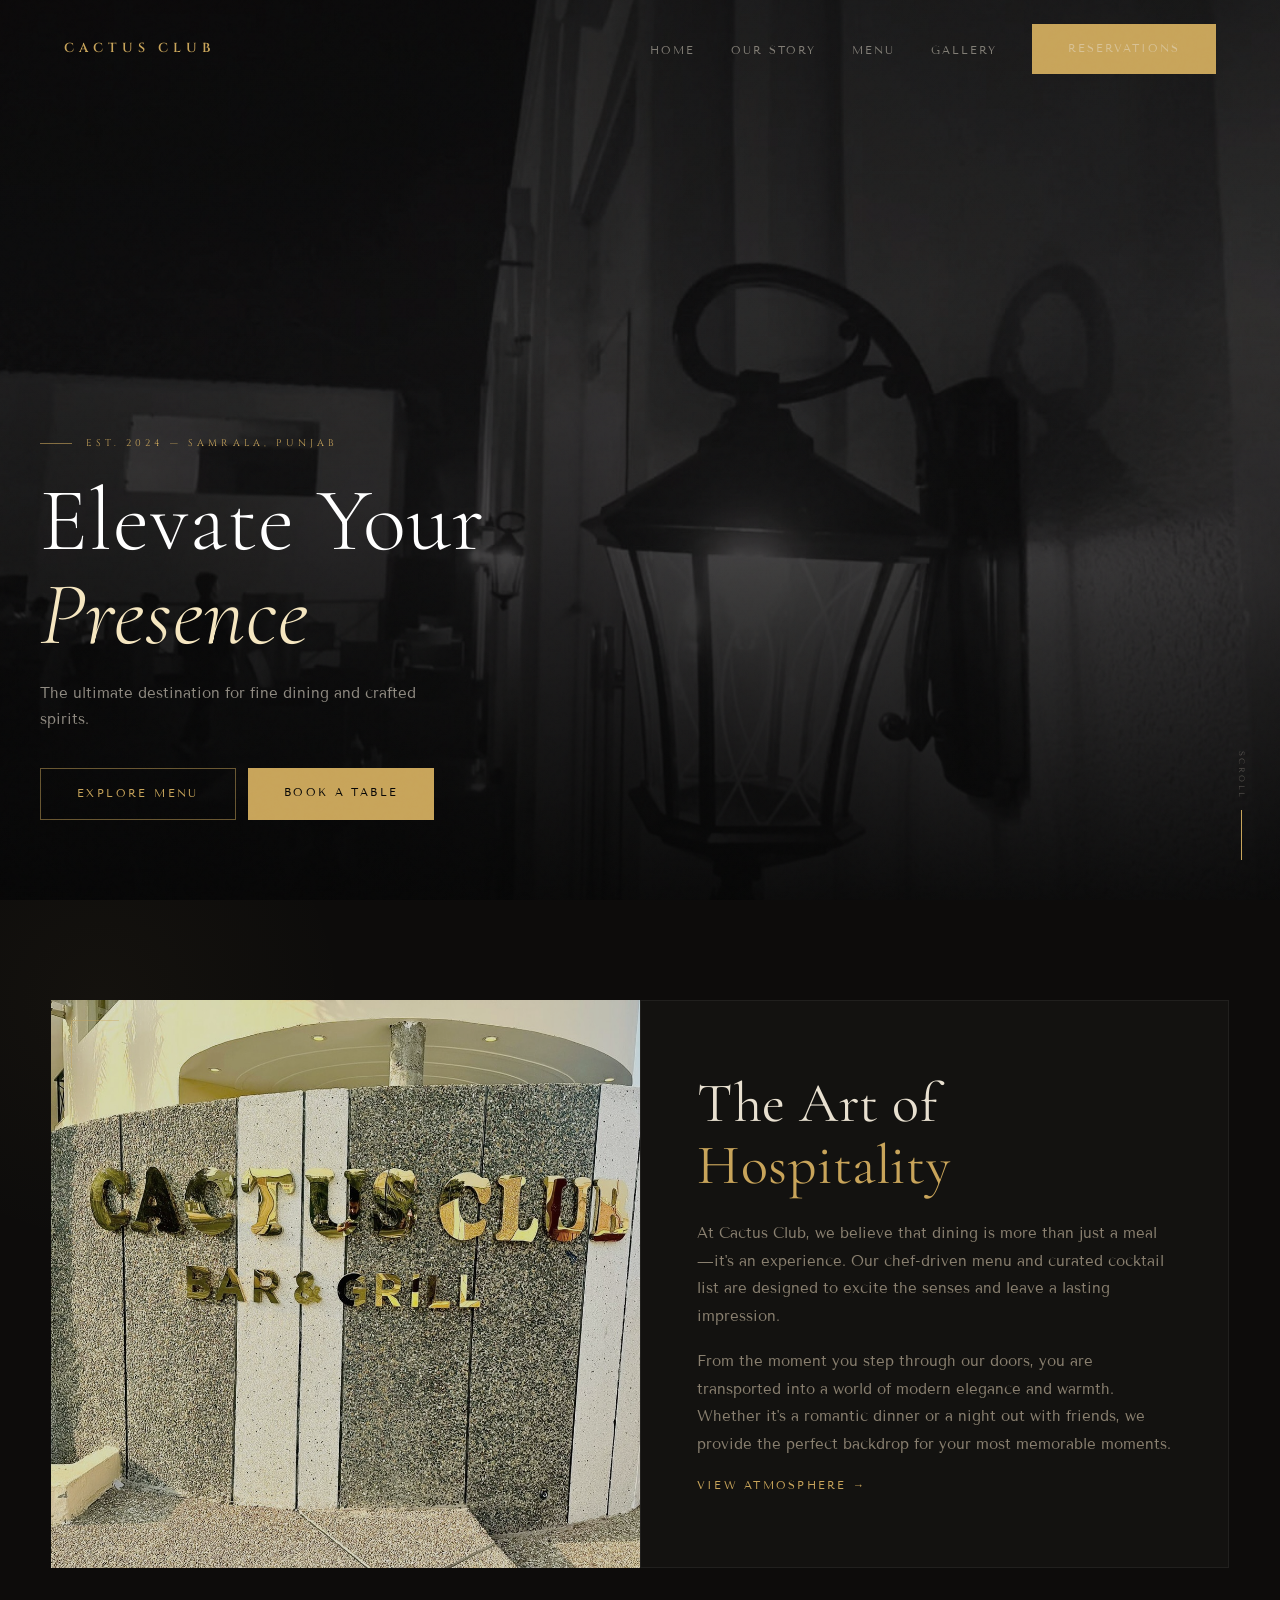
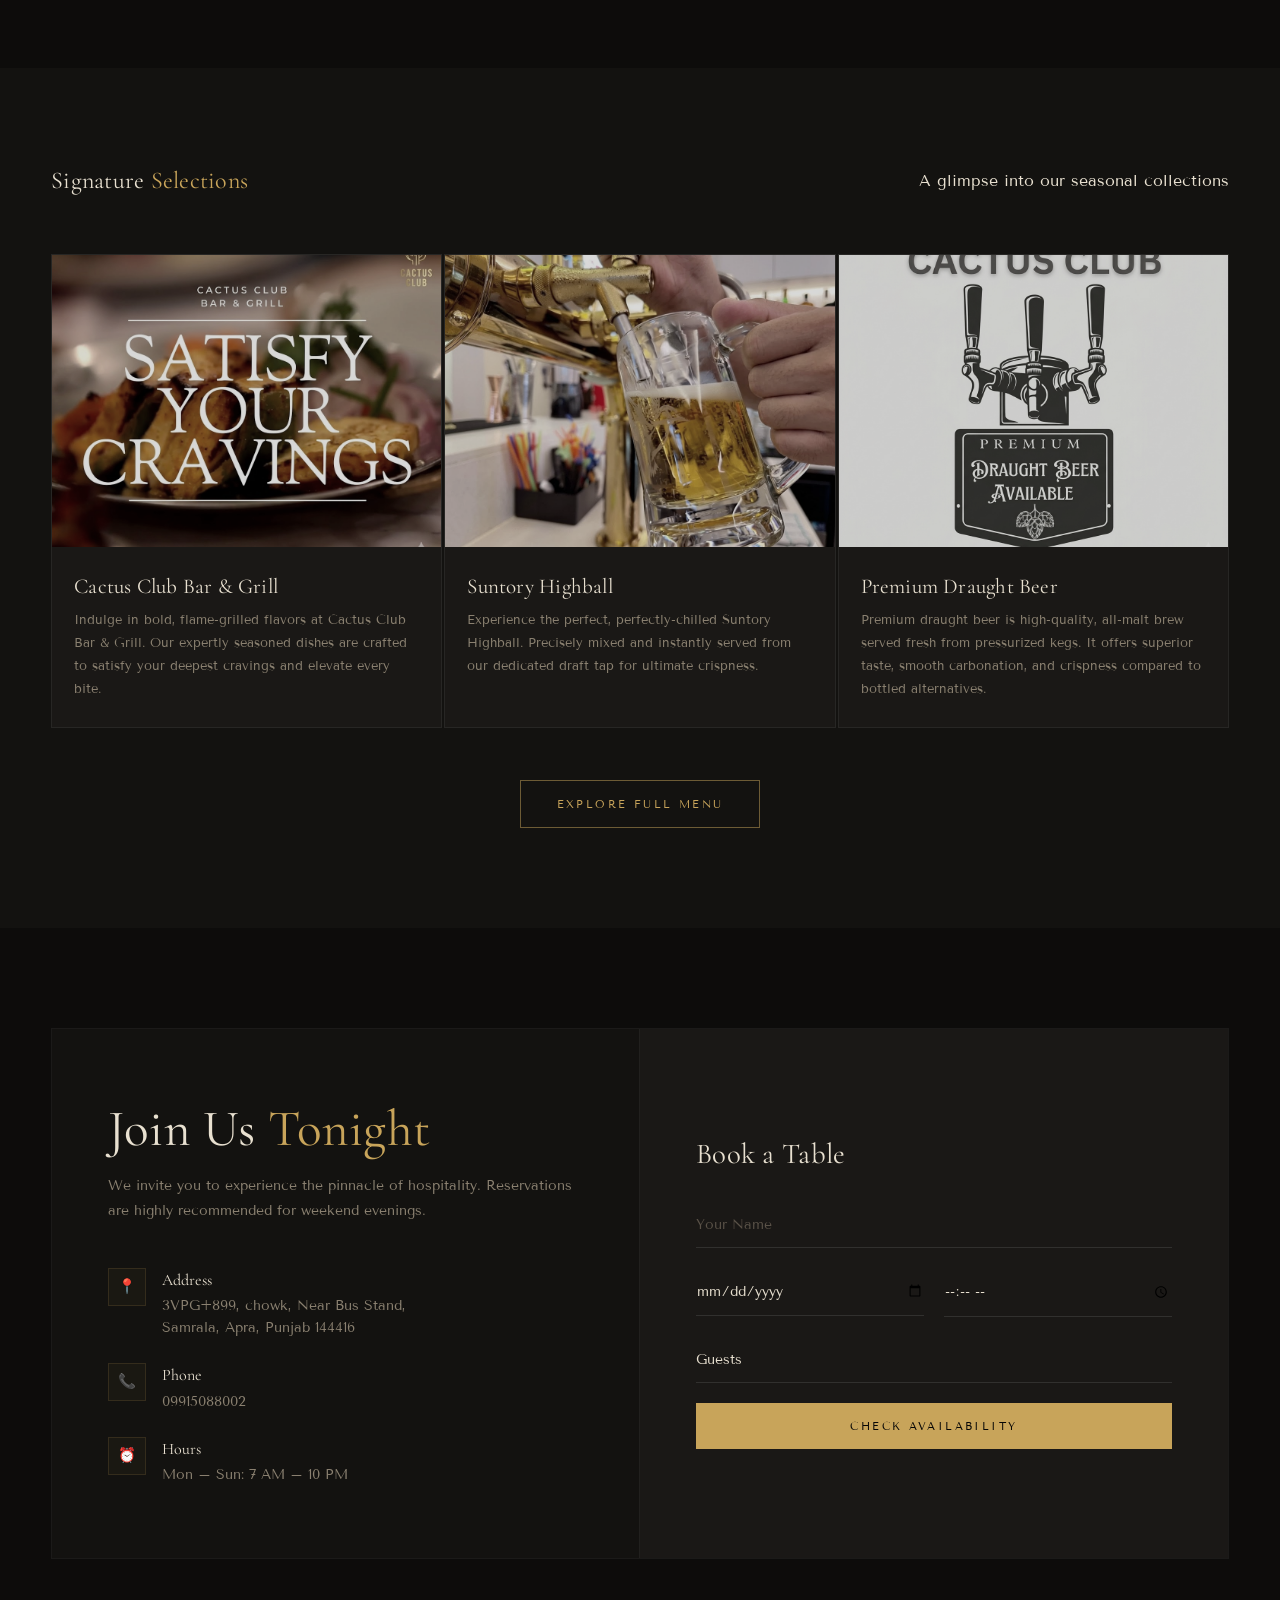
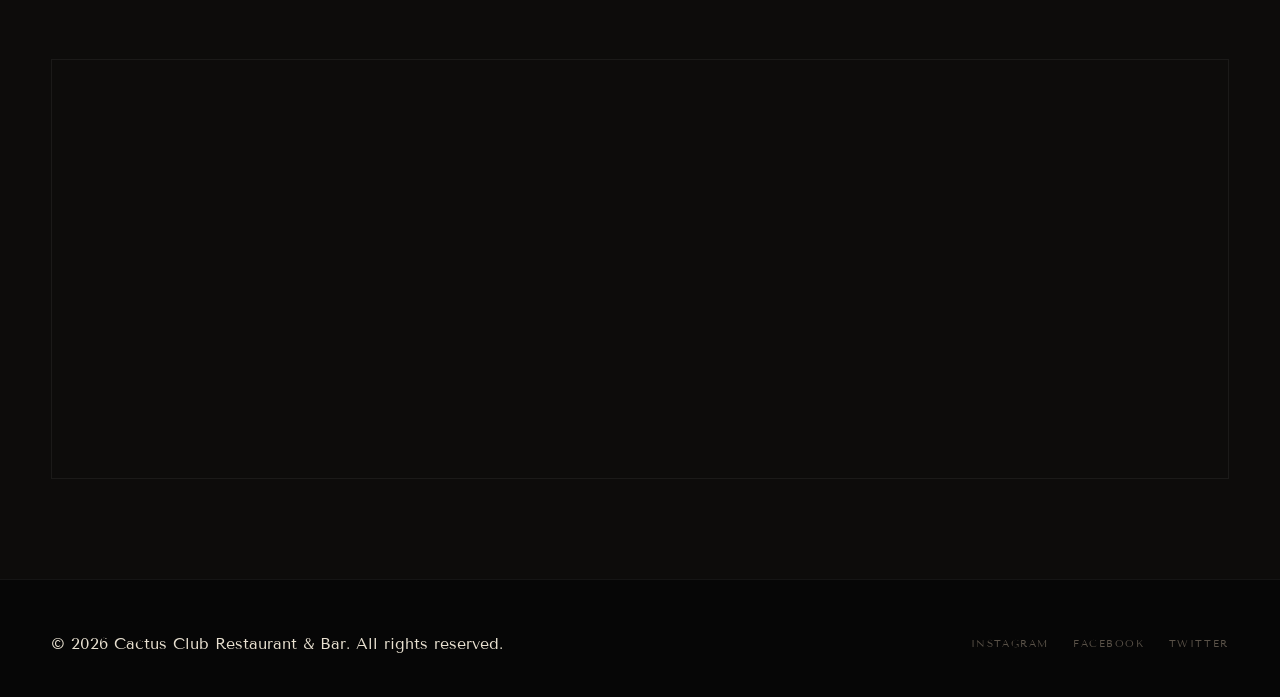
==== commit 60417448: "Add files via upload" ====
--- a/index.html
+++ b/index.html
@@ -8,7 +8,7 @@
     <!-- Google Fonts -->
     <link rel="preconnect" href="https://fonts.googleapis.com">
     <link rel="preconnect" href="https://fonts.gstatic.com" crossorigin>
-    <link href="https://fonts.googleapis.com/css2?family=Outfit:wght@300;400;600;700&family=Playfair+Display:ital,wght@0,400;0,700;1,400&display=swap" rel="stylesheet">
+    <link href="https://fonts.googleapis.com/css2?family=Cinzel:wght@400;600&family=Cormorant+Garamond:ital,wght@0,300;0,400;1,300;1,400&family=Tenor+Sans&display=swap" rel="stylesheet">
     <link rel="stylesheet" href="style.css">
     <script src="script.js" defer></script>
 </head>
@@ -29,13 +29,25 @@
                 <li><a href="#gallery">Gallery</a></li>
                 <li><a href="#contact" class="btn btn-gold">Reservations</a></li>
             </ul>
-            <div class="menu-toggle">
+            <div class="menu-toggle" id="menu-toggle" aria-label="Open menu">
                 <span></span>
                 <span></span>
                 <span></span>
             </div>
         </nav>
     </header>
+
+    <!-- Mobile Full-Screen Nav Drawer -->
+    <nav class="nav-drawer" id="nav-drawer" aria-hidden="true">
+        <ul class="nav-drawer-links">
+            <li><a href="#home">Home</a></li>
+            <li><a href="#about">Our Story</a></li>
+            <li><a href="#menu">Menu</a></li>
+            <li><a href="#gallery">Gallery</a></li>
+        </ul>
+        <button class="nav-drawer-reserve" id="drawer-reserve-btn">Reserve a Table</button>
+        <p class="nav-drawer-tagline">Fine Dining · Crafted Spirits · Punjab</p>
+    </nav>
 
     <main>
         <!-- Hero Section with Background Video -->
@@ -49,13 +61,12 @@
             </div>
             
             <div class="hero-content">
-                <div class="glass-card hero-card">
-                    <h1 class="reveal-text">Elevate Your Presence</h1>
-                    <p class="reveal-subtext">The ultimate destination for fine dining and crafted spirits.</p>
-                    <div class="cta-buttons">
-                        <a href="#menu" class="btn btn-outline">Explore Menu</a>
-                        <a href="#contact" class="btn btn-gold">Book a Table</a>
-                    </div>
+                <div class="hero-eyebrow">Est. 2024 — Samrala, Punjab</div>
+                <h1>Elevate Your<br><em>Presence</em></h1>
+                <p class="hero-desc">The ultimate destination for fine dining and crafted spirits.</p>
+                <div class="cta-buttons">
+                    <a href="#menu" class="btn btn-outline">Explore Menu</a>
+                    <a href="#contact" class="btn btn-gold">Book a Table</a>
                 </div>
             </div>
             
@@ -140,16 +151,16 @@
                         
                         <div class="info-list">
                             <div class="info-item">
-                                <span class="icon">&#128205;</span>
-                                <p>3VPG+899, chowk, Near Bus Stand,<br>Samrari, Apra, Punjab 144416</p>
+                                <div class="info-icon">&#128205;</div>
+                                <p><strong>Address</strong>3VPG+899, chowk, Near Bus Stand,<br>Samrala, Apra, Punjab 144416</p>
                             </div>
                             <div class="info-item">
-                                <span class="icon">&#128222;</span>
-                                <p>09915088002</p>
+                                <div class="info-icon">&#128222;</div>
+                                <p><strong>Phone</strong>09915088002</p>
                             </div>
                             <div class="info-item">
-                                <span class="icon">&#9200;</span>
-                                <p>Mon - Sun: 7 AM - 10 PM</p>
+                                <div class="info-icon">&#9200;</div>
+                                <p><strong>Hours</strong>Mon – Sun: 7 AM – 10 PM</p>
                             </div>
                         </div>
                     </div>
--- a/style.css
+++ b/style.css
@@ -1,896 +1,514 @@
 /* 
- * CACTUS CLUB - PREMIUM DESIGN SYSTEM
- * Glassmorphism, Parallax, and Dark Luxury Aesthetic
+ * CACTUS CLUB — PREMIUM MOBILE-FIRST REDESIGN
+ * Aesthetic: Dark cinematic luxury · amber-gold · editorial serif
  */
 
+/* ─── TOKENS ─────────────────────────────────────────────── */
 :root {
-    /* Color Palette */
-    --clr-bg-dark: #0a0a0a;
-    --clr-bg-secondary: #141414;
-    --clr-accent-gold: #cb9b51;
-    --clr-accent-gold-light: #e5c185;
-    --clr-text-white: #ffffff;
-    --clr-text-gray: #cccccc;
-    
-    /* Glassmorphism Tokens */
-    --glass-bg: rgba(255, 255, 255, 0.03);
-    --glass-border: rgba(255, 255, 255, 0.08);
-    --glass-blur: 18px;
-    --glass-shadow: 0 12px 40px rgba(0, 0, 0, 0.6);
-    
-    /* Spacing & Transitions */
-    --container-width: 1200px;
-    --section-padding: 100px 0;
-    --transition-smooth: all 0.6s cubic-bezier(0.16, 1, 0.3, 1);
-}
-
-/* Preloader */
+    --gold:        #c8a45a;
+    --gold-light:  #e8c97e;
+    --gold-pale:   #f5e6c0;
+    --gold-glow:   rgba(200,164,90,0.18);
+    --amber:       #7a4f1e;
+    --black:       #060606;
+    --deep:        #0d0c0b;
+    --surface:     #131210;
+    --surface2:    #1a1816;
+    --border:      rgba(200,164,90,0.15);
+    --border-soft: rgba(255,255,255,0.06);
+    --text:        #e8e0d0;
+    --text-muted:  #8a8070;
+    --text-dim:    #5a5248;
+    --ease:        cubic-bezier(0.16, 1, 0.3, 1);
+    --w:           1200px;
+    --safe-bottom: env(safe-area-inset-bottom, 0px);
+    --safe-top:    env(safe-area-inset-top, 0px);
+}
+
+/* ─── RESET ──────────────────────────────────────────────── */
+*,*::before,*::after { margin:0; padding:0; box-sizing:border-box; -webkit-tap-highlight-color:transparent; }
+html { scroll-behavior:smooth; font-size:16px; background:var(--black); -webkit-text-size-adjust:100%; }
+body { font-family:'Tenor Sans',sans-serif; color:var(--text); background:var(--deep); overflow-x:hidden; line-height:1.65; }
+ul { list-style:none; }
+a { text-decoration:none; color:inherit; }
+img { display:block; max-width:100%; }
+h1,h2,h3,h4 { font-family:'Cormorant Garamond',serif; font-weight:400; line-height:1.1; letter-spacing:0.01em; }
+
+/* ─── GRAIN OVERLAY ──────────────────────────────────────── */
+body::before {
+    content:'';
+    position:fixed; inset:0;
+    background-image:url("data:image/svg+xml,%3Csvg viewBox='0 0 200 200' xmlns='http://www.w3.org/2000/svg'%3E%3Cfilter id='n'%3E%3CfeTurbulence type='fractalNoise' baseFrequency='0.75' numOctaves='4' stitchTiles='stitch'/%3E%3C/filter%3E%3Crect width='100%25' height='100%25' filter='url(%23n)' opacity='1'/%3E%3C/svg%3E");
+    opacity:0.025; pointer-events:none; z-index:9999; mix-blend-mode:overlay;
+}
+
+.container { width:92%; max-width:var(--w); margin:0 auto; }
+.text-gold { color:var(--gold); }
+
+/* ─── PRELOADER ──────────────────────────────────────────── */
 #preloader {
-    position: fixed;
-    top: 0;
-    left: 0;
-    width: 100%;
-    height: 100vh;
-    background: #0a0a0a;
-    display: flex;
-    align-items: center;
-    justify-content: center;
-    z-index: 10000;
-    transition: opacity 1s ease-out, visibility 1s ease-out;
-}
-
-.preloader-content {
-    text-align: center;
-    animation: preloaderPulse 1.2s infinite ease-in-out;
-}
-
+    position:fixed; inset:0;
+    background:var(--black);
+    display:flex; align-items:center; justify-content:center;
+    z-index:10000;
+    transition:opacity 1.2s var(--ease), visibility 1.2s;
+}
+#preloader.fade-out { opacity:0; visibility:hidden; }
+.preloader-content { text-align:center; }
 .loader-logo {
-    width: 120px;
-    height: 120px;
-    margin-bottom: 30px;
-    border-radius: 50%;
-    filter: drop-shadow(0 0 15px rgba(203, 155, 81, 0.3));
-    object-fit: cover;
-}
-
+    width:80px; height:80px;
+    border-radius:50%; object-fit:cover;
+    border:1px solid var(--border);
+    margin:0 auto 28px;
+    animation:loaderBreathe 2s ease-in-out infinite;
+}
+@keyframes loaderBreathe {
+    0%,100% { box-shadow:0 0 0 0 rgba(200,164,90,0); }
+    50%      { box-shadow:0 0 0 14px rgba(200,164,90,0.07); }
+}
 .loader-line {
-    width: 100px;
-    height: 1px;
-    background: rgba(255, 255, 255, 0.1);
-    margin: 0 auto;
-    position: relative;
-    overflow: hidden;
-}
-
+    width:100px; height:1px;
+    background:rgba(255,255,255,0.05);
+    margin:0 auto; overflow:hidden;
+}
 .loader-line::after {
-    content: '';
-    position: absolute;
-    left: -100%;
-    width: 100%;
-    height: 100%;
-    background: var(--clr-accent-gold);
-    animation: loaderLineProgress 1.2s linear forwards;
-}
-
-@keyframes loaderLineProgress {
-    0% { left: -100%; }
-    100% { left: 0; }
-}
-
-@keyframes preloaderPulse {
-    0% { opacity: 0.8; transform: scale(1); }
-    50% { opacity: 1; transform: scale(1.02); }
-    100% { opacity: 0.8; transform: scale(1); }
-}
-
-#preloader.fade-out {
-    opacity: 0;
-    visibility: hidden;
-}
-
-/* Reset & Base Styles */
-* {
-    margin: 0;
-    padding: 0;
-    box-sizing: border-box;
-}
-
-html {
-    scroll-behavior: smooth;
-    background-color: var(--clr-bg-dark);
-    font-size: 18px;
-}
-
-body {
-    font-family: 'Outfit', sans-serif;
-    color: var(--clr-text-white);
-    line-height: 1.6;
-    overflow-x: hidden;
-    background: radial-gradient(circle at 50% 50%, #1a1a1a 0%, #0a0a0a 100%);
-}
-
-h1, h2, h3 {
-    font-family: 'Playfair Display', serif;
-    font-weight: 700;
-    letter-spacing: 1px;
-}
-
-p {
-    color: var(--clr-text-gray);
-    font-weight: 400;
-}
-
-ul {
-    list-style: none;
-}
-
-a {
-    text-decoration: none;
-    color: inherit;
-    transition: var(--transition-smooth);
-}
-
-/* Utilities */
-.container {
-    width: 90%;
-    max-width: var(--container-width);
-    margin: 0 auto;
-}
-
-.container-full {
-    width: 100%;
-    padding: 0;
-}
-
-.text-gold {
-    color: var(--clr-accent-gold);
-}
-
-.section-title {
-    font-size: 3.5rem;
-    margin-bottom: 2rem;
-    line-height: 1.1;
-}
-
-.section-header {
-    text-align: center;
-    margin-bottom: 4rem;
-}
-
-.section-header h2 {
-    font-size: 3rem;
-    margin-bottom: 1rem;
-}
-
-/* Glassmorphism Utility */
-.glass-card {
-    background: var(--glass-bg);
-    backdrop-filter: blur(var(--glass-blur));
-    -webkit-backdrop-filter: blur(var(--glass-blur));
-    border: 1px solid var(--glass-border);
-    border-radius: 20px;
-    padding: 40px;
-    box-shadow: var(--glass-shadow);
-}
-
-/* Buttons */
+    content:''; display:block; height:100%;
+    background:linear-gradient(90deg,transparent,var(--gold),transparent);
+    animation:loaderSlide 1.4s var(--ease) forwards;
+}
+@keyframes loaderSlide { from{transform:translateX(-100%)} to{transform:translateX(100%)} }
+
+/* ─── NAVIGATION ─────────────────────────────────────────── */
+#main-header {
+    position:fixed; top:0; left:0; right:0;
+    z-index:900;
+    padding:24px 0;
+    transition:padding .5s var(--ease), background .5s;
+}
+#main-header.scrolled {
+    padding:14px 0;
+    background:rgba(6,6,6,0.92);
+    backdrop-filter:blur(24px) saturate(1.5);
+    -webkit-backdrop-filter:blur(24px) saturate(1.5);
+    border-bottom:1px solid var(--border-soft);
+}
+.glass-nav {
+    display:flex; justify-content:space-between; align-items:center;
+    max-width:var(--w); margin:0 auto; padding:0 24px;
+}
+.logo {
+    font-family:'Cinzel',serif;
+    font-size:0.82rem; letter-spacing:0.38em;
+    color:var(--gold); font-weight:600; z-index:2; flex-shrink:0;
+}
+.nav-links { display:flex; gap:36px; align-items:center; }
+.nav-links a {
+    font-family:'Tenor Sans',sans-serif;
+    font-size:0.68rem; letter-spacing:0.18em;
+    text-transform:uppercase; color:rgba(232,224,208,0.5);
+    transition:color .3s; position:relative;
+}
+.nav-links a::after {
+    content:''; position:absolute; bottom:-3px; left:0; right:0;
+    height:1px; background:var(--gold);
+    transform:scaleX(0); transform-origin:left;
+    transition:transform .4s var(--ease);
+}
+.nav-links a:hover { color:var(--gold); }
+.nav-links a:hover::after { transform:scaleX(1); }
+
+/* Hamburger */
+.menu-toggle {
+    display:none;
+    flex-direction:column; justify-content:center; align-items:center;
+    gap:6px; cursor:pointer;
+    width:44px; height:44px;
+    z-index:1001; position:relative;
+}
+.menu-toggle span {
+    display:block; width:22px; height:1px;
+    background:var(--text);
+    transition:transform .35s var(--ease), opacity .35s;
+    transform-origin:center;
+}
+.menu-toggle.open span:nth-child(1) { transform:translateY(7px) rotate(45deg); }
+.menu-toggle.open span:nth-child(2) { opacity:0; transform:scaleX(0); }
+.menu-toggle.open span:nth-child(3) { transform:translateY(-7px) rotate(-45deg); }
+
+/* Mobile nav drawer */
+.nav-drawer {
+    position:fixed; inset:0;
+    background:rgba(6,6,6,0.97);
+    backdrop-filter:blur(28px); -webkit-backdrop-filter:blur(28px);
+    z-index:998;
+    display:flex; flex-direction:column;
+    align-items:center; justify-content:center;
+    padding-bottom:calc(40px + var(--safe-bottom));
+    opacity:0; transform:translateY(-10px);
+    transition:opacity .38s var(--ease), transform .38s var(--ease);
+    pointer-events:none; visibility:hidden;
+}
+.nav-drawer.open { opacity:1; transform:translateY(0); pointer-events:all; visibility:visible; }
+.nav-drawer-links { display:flex; flex-direction:column; align-items:center; gap:0; width:100%; }
+.nav-drawer-links a {
+    font-family:'Cormorant Garamond',serif;
+    font-size:2.2rem; font-weight:300; letter-spacing:0.05em;
+    color:rgba(232,224,208,0.45);
+    padding:16px 40px; width:100%; text-align:center;
+    border-bottom:1px solid var(--border-soft);
+    transition:color .25s, background .25s;
+}
+.nav-drawer-links a:first-child { border-top:1px solid var(--border-soft); }
+.nav-drawer-links a:active { color:var(--gold); background:rgba(200,164,90,0.04); }
+.nav-drawer-reserve {
+    margin-top:32px;
+    font-family:'Tenor Sans',sans-serif;
+    font-size:0.68rem; letter-spacing:0.28em; text-transform:uppercase;
+    background:var(--gold); color:var(--black);
+    padding:15px 44px; border:none; cursor:pointer;
+    transition:background .3s; -webkit-tap-highlight-color:transparent;
+}
+.nav-drawer-reserve:active { background:var(--gold-light); }
+.nav-drawer-tagline {
+    margin-top:24px; font-size:0.58rem; letter-spacing:0.24em;
+    text-transform:uppercase; color:var(--text-dim);
+}
+
+/* ─── BUTTONS ────────────────────────────────────────────── */
 .btn {
-    display: inline-block;
-    padding: 18px 35px;
-    border-radius: 50px;
-    font-weight: 600;
-    text-transform: uppercase;
-    letter-spacing: 2px;
-    font-size: 0.85rem;
-    cursor: pointer;
-    border: none;
-}
-
-.btn-gold {
-    background: linear-gradient(135deg, var(--clr-accent-gold) 0%, #a67c3b 100%);
-    color: white;
-    box-shadow: 0 4px 15px rgba(203, 155, 81, 0.3);
-}
-
-.btn-gold:hover {
-    transform: translateY(-5px);
-    box-shadow: 0 10px 25px rgba(203, 155, 81, 0.4);
-}
-
-.btn-outline {
-    background: transparent;
-    border: 1px solid var(--clr-accent-gold);
-    color: var(--clr-accent-gold);
-}
-
-.btn-outline:hover {
-    background: var(--clr-accent-gold);
-    color: white;
-}
-
-.btn-link {
-    color: var(--clr-accent-gold);
-    padding: 10px 0;
-    font-weight: 600;
-    border-bottom: 1px solid transparent;
-}
-
-.btn-link:hover {
-    border-bottom: 1px solid var(--clr-accent-gold);
-    padding-left: 10px;
-}
-
-.full-width {
-    width: 100%;
-}
-
-/* Navigation */
-#main-header {
-    position: fixed;
-    top: 0;
-    left: 0;
-    width: 100%;
-    z-index: 1000;
-    padding: 20px 0;
-    transition: var(--transition-smooth);
-}
-
-#main-header.scrolled {
-    background: rgba(10, 10, 10, 0.85);
-    backdrop-filter: blur(10px);
-    padding: 15px 0;
-}
-
-.glass-nav {
-    display: flex;
-    justify-content: space-between;
-    align-items: center;
-    max-width: var(--container-width);
-    margin: 0 auto;
-    padding: 0 40px;
-}
-
-.logo {
-    font-family: 'Playfair Display', serif;
-    font-size: 1.8rem;
-    font-weight: 700;
-    letter-spacing: 4px;
-    color: var(--clr-accent-gold);
-}
-
-.nav-links {
-    display: flex;
-    gap: 40px;
-    align-items: center;
-}
-
-.nav-links a {
-    font-size: 0.9rem;
-    font-weight: 400;
-    letter-spacing: 1px;
-    opacity: 0.8;
-}
-
-.nav-links a:hover {
-    color: var(--clr-accent-gold);
-    opacity: 1;
-}
-
-/* Hero Section */
+    display:inline-block;
+    font-family:'Tenor Sans',sans-serif;
+    font-size:0.68rem; letter-spacing:0.22em;
+    text-transform:uppercase; cursor:pointer; border:none;
+    transition:all .4s var(--ease);
+    padding:16px 36px; border-radius:0;
+    -webkit-tap-highlight-color:transparent;
+    touch-action:manipulation;
+}
+.btn-gold { background:var(--gold); color:var(--black); }
+.btn-gold:hover { background:var(--gold-light); box-shadow:0 8px 32px rgba(200,164,90,0.28); }
+.btn-gold:active { transform:scale(0.97); }
+.btn-outline { background:transparent; border:1px solid rgba(200,164,90,0.5); color:var(--gold); }
+.btn-outline:hover { border-color:var(--gold); background:rgba(200,164,90,0.06); }
+.btn-outline:active { transform:scale(0.97); }
+.btn-link { color:var(--gold); font-size:0.7rem; letter-spacing:0.2em; padding:0; display:inline-flex; align-items:center; gap:10px; }
+.btn-link:hover { gap:16px; }
+.full-width { width:100%; text-align:center; }
+
+/* ─── HERO ───────────────────────────────────────────────── */
 .hero {
-    height: 100vh;
-    width: 100%;
-    display: flex;
-    align-items: center;
-    justify-content: center;
-    position: relative;
-    overflow: hidden;
-    background: #000;
-}
-
-.video-container {
-    position: absolute;
-    top: 0;
-    left: 0;
-    width: 100%;
-    height: 100%;
-    z-index: 1;
-}
-
+    height:100svh; min-height:600px;
+    display:flex; align-items:flex-end; justify-content:flex-start;
+    position:relative; overflow:hidden; background:var(--black);
+}
+.video-container { position:absolute; inset:0; z-index:1; }
 .video-container video {
-    width: 100%;
-    height: 100%;
-    object-fit: cover;
-    opacity: 1;
-    filter: brightness(1.2) contrast(1.1);
-    /* Poster image shows while video loads or if playback fails */
-    background: url('data/photos/background.jpg') center center / cover no-repeat;
-}
-
+    width:100%; height:100%; object-fit:cover;
+    filter:brightness(0.5) saturate(0.85);
+    background:url('data/photos/background.jpg') center/cover no-repeat;
+}
 .video-overlay {
-    position: absolute;
-    top: 0;
-    left: 0;
-    width: 100%;
-    height: 100%;
-    background: rgba(0, 0, 0, 0.2);
-    z-index: 2;
-    pointer-events: none;
-}
-
+    position:absolute; inset:0;
+    background:linear-gradient(to bottom,
+        rgba(6,6,6,0.3) 0%,
+        rgba(6,6,6,0.1) 35%,
+        rgba(6,6,6,0.6) 70%,
+        rgba(6,6,6,0.92) 100%
+    );
+    z-index:2; pointer-events:none;
+}
 .hero-content {
-    position: relative;
-    text-align: center;
-    width: 90%;
-    max-width: 800px;
-    z-index: 3;
-}
-
-.hero-card {
-    padding: 60px;
-    animation: fadeInScale 1.2s cubic-bezier(0.16, 1, 0.3, 1);
-}
-
+    position:relative; z-index:3;
+    padding:0 32px calc(80px + var(--safe-bottom));
+    width:100%; max-width:calc(var(--w) + 64px);
+    margin:0 auto;
+}
+.hero-eyebrow {
+    font-family:'Cinzel',serif;
+    font-size:0.6rem; letter-spacing:0.42em;
+    text-transform:uppercase; color:var(--gold); opacity:.85;
+    margin-bottom:22px;
+    display:flex; align-items:center; gap:14px;
+    animation:heroUp 1.2s .2s var(--ease) both;
+}
+.hero-eyebrow::before { content:''; display:block; width:32px; height:1px; background:var(--gold); opacity:.6; }
 .hero h1 {
-    font-size: 5rem;
-    margin-bottom: 20px;
-    background: linear-gradient(to bottom, #fff, #888);
-    -webkit-background-clip: text;
-    background-clip: text;
-    -webkit-text-fill-color: transparent;
-}
-
-.hero p {
-    font-size: 1.5rem;
-    margin-bottom: 40px;
-    max-width: 600px;
-    margin-left: auto;
-    margin-right: auto;
-    color: white;
-    opacity: 0.95;
-    font-weight: 400;
-}
-
-.cta-buttons {
-    display: flex;
-    gap: 20px;
-    justify-content: center;
-}
+    font-size:clamp(2.6rem,9vw,5.6rem);
+    font-weight:300; line-height:1.05;
+    margin-bottom:18px; color:#fff;
+    animation:heroUp 1.2s .38s var(--ease) both;
+}
+.hero h1 em { font-style:italic; color:var(--gold-pale); }
+.hero-desc {
+    font-size:0.93rem; color:rgba(232,224,208,0.6);
+    line-height:1.75; margin-bottom:36px; max-width:380px;
+    animation:heroUp 1.2s .56s var(--ease) both;
+}
+.cta-buttons { display:flex; gap:12px; flex-wrap:wrap; animation:heroUp 1.2s .72s var(--ease) both; }
+@keyframes heroUp { from{opacity:0;transform:translateY(22px)} to{opacity:1;transform:translateY(0)} }
 
 .scroll-indicator {
-    position: absolute;
-    bottom: 40px;
-    left: 50%;
-    transform: translateX(-50%);
-    text-align: center;
-    opacity: 0.6;
-}
-
-.scroll-indicator span {
-    font-size: 0.7rem;
-    letter-spacing: 4px;
-    display: block;
-    margin-bottom: 10px;
-}
-
-.scroll-indicator .line {
-    width: 1px;
-    height: 50px;
-    background: var(--clr-accent-gold);
-    margin: 0 auto;
-    position: relative;
-    overflow: hidden;
-}
-
-.scroll-indicator .line::after {
-    content: '';
-    position: absolute;
-    top: 0;
-    left: 0;
-    width: 100%;
-    height: 100%;
-    background: white;
-    animation: scrollDown 2s infinite;
-}
-
-/* About Section */
-.about-section {
-    padding: var(--section-padding);
-}
-
-.about-grid {
-    display: grid;
-    grid-template-columns: 1fr 1fr;
-    align-items: center;
-    gap: 0;
-}
-
-.about-image {
-    position: relative;
-    overflow: hidden;
-    height: 700px;
-}
-
-.about-image img {
-    width: 100%;
-    height: 100%;
-    object-fit: cover;
-}
-
-.about-content {
-    position: relative;
-    z-index: 2;
-}
-
-.about-content p {
-    margin-bottom: 1.8rem;
-    font-size: 1.2rem;
-    line-height: 1.7;
-}
-
-/* Menu Preview */
-.menu-preview {
-    padding: var(--section-padding);
-    background: var(--clr-bg-secondary);
-}
-
-.menu-grid {
-    display: grid;
-    grid-template-columns: repeat(3, 1fr);
-    gap: 30px;
-    margin-bottom: 50px;
-}
-
-.menu-item.glass-card {
-    padding: 0;
-    overflow: hidden;
-}
-
-.item-img {
-    width: 100%;
-    aspect-ratio: 8 / 7;
-    margin-bottom: 0;
-    display: flex;
-    align-items: center;
-    justify-content: center;
-    background: #000;
-}
-
-.item-info {
-    padding: 30px;
-}
-.item-img img {
-    width: 100%;
-    height: 100%;
-    object-fit: cover; /* Since aspect ratio matches, cover will be perfect */
-    transition: var(--transition-smooth);
-}
-
-.menu-item:hover .item-img img {
-    transform: scale(1.1);
-}
-
-.item-info h3 {
-    font-size: 1.5rem;
-    margin-bottom: 10px;
-}
-
-.item-info .price {
-    color: var(--clr-accent-gold);
-    font-weight: 600;
-    margin-bottom: 15px;
-}
-
-.center-cta {
-    text-align: center;
-}
-
-/* Gallery Section */
-.gallery-section {
-    padding: var(--section-padding);
-    position: relative;
-    overflow: hidden;
-}
-
-.parallax-bg-text {
-    position: absolute;
-    font-size: 25rem;
-    font-weight: 900;
-    color: rgba(255, 255, 255, 0.02);
-    top: 50%;
-    left: 50%;
-    transform: translate(-50%, -50%);
-    pointer-events: none;
-    z-index: 0;
-}
-
-.gallery-grid {
-    display: grid;
-    grid-template-columns: repeat(4, 1fr);
-    grid-template-rows: repeat(2, 400px);
-    gap: 0;
-    position: relative;
-    z-index: 1;
-}
-
-.gallery-item {
-    overflow: hidden;
-    background: rgba(0, 0, 0, 0.4);
-    display: flex;
-    align-items: center;
-    justify-content: center;
-    border: 1px solid var(--glass-border);
-}
-
-.gallery-item.large {
-    grid-column: span 2;
-    grid-row: span 2;
-}
-
-.gallery-item img {
-    width: 100%;
-    height: 100%;
-    object-fit: contain;
-    transition: var(--transition-smooth);
-}
-
-.gallery-item:hover img {
-    transform: scale(1.02);
-}
-
-/* Contact Section */
-.contact-section {
-    padding: var(--section-padding);
-}
-
-.contact-grid {
-    display: grid;
-    grid-template-columns: 1fr 1fr;
-    gap: 80px;
-    align-items: center;
-}
-
-.info-list {
-    margin-top: 40px;
-}
-
-.info-item {
-    display: flex;
-    gap: 20px;
-    margin-bottom: 30px;
-}
-
-.info-item .icon {
-    font-size: 1.5rem;
-    color: var(--clr-accent-gold);
-}
-
-.contact-form-container h3 {
-    margin-bottom: 30px;
-    font-size: 1.8rem;
-}
-
-.form-group {
-    margin-bottom: 20px;
-}
-
-.form-row {
-    display: grid;
-    grid-template-columns: 1fr 1fr;
-    gap: 20px;
-}
-
-input, select {
-    width: 100%;
-    background: rgba(255, 255, 255, 0.05);
-    border: 1px solid rgba(255, 255, 255, 0.1);
-    padding: 15px 20px;
-    border-radius: 10px;
-    color: white;
-    font-family: inherit;
-    outline: none;
-    transition: var(--transition-smooth);
-}
-
-input:focus, select:focus {
-    border-color: var(--clr-accent-gold);
-    background: rgba(255, 255, 255, 0.1);
-}
-
-/* Footer */
-.glass-footer {
-    padding: 60px 0;
-    margin-top: 50px;
-    background: rgba(0, 0, 0, 0.5);
-    backdrop-filter: blur(10px);
-}
-
-.footer-bottom {
-    display: flex;
-    justify-content: space-between;
-    align-items: center;
-    border-top: 1px solid rgba(255, 255, 255, 0.1);
-    padding-top: 40px;
-}
-
-.social-links {
-    display: flex;
-    gap: 30px;
-}
-
-.social-links a:hover {
-    color: var(--clr-accent-gold);
-}
-
-/* Menu Modal Styles */
-.menu-modal {
-    position: fixed;
-    top: 0;
-    left: 0;
-    width: 100%;
-    height: 100%;
-    z-index: 2000;
-    display: none;
-    align-items: center;
-    justify-content: center;
-    padding: 20px;
-}
-
-.menu-modal.active {
-    display: flex;
-}
-
-.modal-overlay {
-    position: absolute;
-    top: 0;
-    left: 0;
-    width: 100%;
-    height: 100%;
-    background: rgba(0, 0, 0, 0.8);
-    backdrop-filter: blur(10px);
-    z-index: -1;
-}
-
+    position:absolute; bottom:40px; right:32px; z-index:3;
+    display:flex; flex-direction:column; align-items:center; gap:10px;
+    animation:heroUp 1.2s 1.1s var(--ease) both;
+}
+.scroll-indicator span { font-size:.52rem; letter-spacing:.3em; text-transform:uppercase; color:rgba(232,224,208,.28); writing-mode:vertical-rl; }
+.scroll-indicator .line { width:1px; height:50px; background:rgba(200,164,90,.15); overflow:hidden; }
+.scroll-indicator .line::after { content:''; display:block; width:100%; height:100%; background:var(--gold); animation:scrollPulse 2.4s ease-in-out infinite; }
+@keyframes scrollPulse { 0%{transform:translateY(-100%)} 100%{transform:translateY(200%)} }
+
+/* ─── MARQUEE ────────────────────────────────────────────── */
+.marquee-strip { background:var(--gold); padding:12px 0; overflow:hidden; }
+.marquee-track { display:flex; animation:marquee 22s linear infinite; width:max-content; }
+.marquee-track span { font-family:'Cinzel',serif; font-size:.54rem; letter-spacing:.35em; text-transform:uppercase; color:var(--black); padding:0 32px; white-space:nowrap; opacity:.85; }
+.marquee-track span.dot { color:var(--amber); font-size:.38rem; opacity:1; padding:0; align-self:center; }
+@keyframes marquee { from{transform:translateX(0)} to{transform:translateX(-50%)} }
+
+/* ─── ABOUT ──────────────────────────────────────────────── */
+.about-section { padding:100px 0; background:var(--deep); position:relative; overflow:hidden; }
+.about-section::before { content:''; position:absolute; top:-150px; left:-150px; width:500px; height:500px; background:radial-gradient(circle,rgba(200,164,90,0.04) 0%,transparent 70%); pointer-events:none; }
+.about-grid { display:grid; grid-template-columns:1fr 1fr; gap:0; align-items:stretch; }
+.about-image { position:relative; overflow:hidden; min-height:560px; }
+.about-image img { width:100%; height:100%; object-fit:cover; transition:transform 1.6s var(--ease); filter:saturate(.8) brightness(.88); }
+.about-image:hover img { transform:scale(1.04); }
+.about-image::before { content:''; position:absolute; top:20px; left:20px; width:48px; height:48px; border-top:1px solid var(--gold); border-left:1px solid var(--gold); z-index:2; opacity:.4; transition:opacity .4s; }
+.about-image:hover::before { opacity:.9; }
+.about-content { background:var(--surface); padding:72px 56px; display:flex; flex-direction:column; justify-content:center; border:1px solid var(--border-soft); }
+.label { font-family:'Cinzel',serif; font-size:.6rem; letter-spacing:.28em; text-transform:uppercase; color:var(--gold); display:flex; align-items:center; gap:12px; margin-bottom:18px; }
+.label::before { content:''; display:block; width:28px; height:1px; background:var(--gold); opacity:.6; }
+.section-title { font-size:clamp(2.2rem,5vw,3.5rem); margin-bottom:24px; color:var(--text); }
+.about-content p { color:var(--text-muted); font-size:.93rem; line-height:1.85; margin-bottom:18px; }
+.stat-row { display:flex; gap:40px; margin:36px 0 0; padding-top:28px; border-top:1px solid var(--border-soft); flex-wrap:wrap; }
+.stat { display:flex; flex-direction:column; gap:4px; }
+.stat-num { font-family:'Cormorant Garamond',serif; font-size:2.4rem; font-weight:300; color:var(--gold); line-height:1; }
+.stat-lbl { font-size:.58rem; letter-spacing:.2em; text-transform:uppercase; color:var(--text-dim); margin-top:4px; }
+
+/* ─── MENU PREVIEW ───────────────────────────────────────── */
+.menu-preview { padding:100px 0; background:var(--surface); position:relative; }
+.section-header { display:flex; justify-content:space-between; align-items:flex-end; margin-bottom:60px; }
+.section-header-left { max-width:560px; }
+.section-title-sm { font-family:'Cinzel',serif; font-size:.58rem; letter-spacing:.33em; text-transform:uppercase; color:var(--gold); opacity:.75; margin-bottom:12px; }
+.section-h2 { font-size:clamp(2.2rem,5vw,3.4rem); font-weight:400; color:var(--text); line-height:1.1; }
+.section-desc { color:var(--text-muted); font-size:.88rem; margin-top:12px; line-height:1.7; }
+.menu-grid { display:grid; grid-template-columns:repeat(3,1fr); gap:2px; margin-bottom:52px; }
+.menu-item { position:relative; overflow:hidden; background:var(--surface2); display:flex; flex-direction:column; cursor:pointer; border:1px solid var(--border-soft); transition:border-color .4s; }
+.menu-item:hover { border-color:rgba(200,164,90,.3); }
+.item-img { aspect-ratio:4/3; overflow:hidden; background:#000; }
+.item-img img { width:100%; height:100%; object-fit:cover; transition:transform 1.2s var(--ease),filter .6s; filter:saturate(.65) brightness(.85); }
+.menu-item:hover .item-img img { transform:scale(1.08); filter:saturate(.95) brightness(1); }
+.item-info { padding:26px 22px; flex:1; }
+.item-num { font-family:'Cormorant Garamond',serif; font-size:.65rem; letter-spacing:.18em; color:var(--text-dim); margin-bottom:8px; }
+.item-info h3 { font-size:1.32rem; font-weight:400; color:var(--text); margin-bottom:10px; line-height:1.25; }
+.item-info p { font-size:.84rem; color:var(--text-muted); line-height:1.7; }
+.item-hover-line { position:absolute; bottom:0; left:0; width:0; height:2px; background:var(--gold); transition:width .5s var(--ease); }
+.menu-item:hover .item-hover-line { width:100%; }
+.center-cta { text-align:center; }
+
+/* ─── CONTACT ────────────────────────────────────────────── */
+.contact-section { padding:100px 0; background:var(--deep); position:relative; }
+.contact-grid { display:grid; grid-template-columns:1fr 1fr; gap:0; align-items:stretch; border:1px solid var(--border-soft); }
+.contact-info { padding:72px 56px; background:var(--surface); border-right:1px solid var(--border-soft); display:flex; flex-direction:column; justify-content:center; }
+.contact-info h2 { font-size:clamp(2rem,4vw,3.2rem); margin-bottom:16px; color:var(--text); }
+.contact-info>p { color:var(--text-muted); font-size:.9rem; line-height:1.75; margin-bottom:44px; }
+.info-list { display:flex; flex-direction:column; gap:24px; }
+.info-item { display:flex; gap:16px; align-items:flex-start; }
+.info-icon { width:38px; height:38px; flex-shrink:0; border:1px solid var(--border); display:flex; align-items:center; justify-content:center; font-size:.9rem; color:var(--gold); background:rgba(200,164,90,.04); }
+.info-item p { font-size:.86rem; color:var(--text-muted); line-height:1.6; }
+.info-item strong { color:var(--text); display:block; margin-bottom:2px; font-family:'Cormorant Garamond',serif; font-size:1rem; font-weight:400; }
+.contact-form-container { padding:72px 56px; background:var(--surface2); display:flex; flex-direction:column; justify-content:center; }
+.contact-form-container h3 { font-size:1.8rem; font-weight:400; color:var(--text); margin-bottom:32px; }
+.form-group { margin-bottom:20px; }
+.form-row { display:grid; grid-template-columns:1fr 1fr; gap:20px; }
+input,select { width:100%; background:transparent; border:none; border-bottom:1px solid rgba(255,255,255,.1); padding:14px 0; border-radius:0; color:var(--text); font-family:'Tenor Sans',sans-serif; font-size:.88rem; outline:none; transition:border-color .3s; -webkit-appearance:none; }
+input::placeholder { color:var(--text-dim); }
+input:focus,select:focus { border-bottom-color:var(--gold); }
+select option { background:var(--surface); color:var(--text); }
+
+/* ─── MAP ────────────────────────────────────────────────── */
+.map-section { padding:0 0 100px; }
+.map-container { position:relative; overflow:hidden; border:1px solid var(--border-soft); height:420px; }
+.map-container iframe { width:100%; height:100%; border:0; filter:invert(90%) hue-rotate(180deg) brightness(.78) saturate(.65); transition:filter .6s; }
+.map-container:hover iframe { filter:invert(0) hue-rotate(0) brightness(1) saturate(1); }
+
+/* ─── FOOTER ─────────────────────────────────────────────── */
+.glass-footer { background:var(--black); border-top:1px solid var(--border-soft); padding:48px 0 calc(36px + var(--safe-bottom)); }
+.footer-bottom { display:flex; justify-content:space-between; align-items:center; flex-wrap:wrap; gap:20px; }
+.footer-brand { font-family:'Cinzel',serif; font-size:.78rem; letter-spacing:.28em; color:var(--gold); opacity:.6; }
+.footer-copy { font-size:.68rem; color:var(--text-dim); letter-spacing:.05em; }
+.social-links { display:flex; gap:24px; }
+.social-links a { font-size:.62rem; letter-spacing:.16em; text-transform:uppercase; color:var(--text-dim); transition:color .3s; padding:8px 0; }
+.social-links a:hover { color:var(--gold); }
+
+/* ─── MODALS ─────────────────────────────────────────────── */
+.menu-modal { position:fixed; inset:0; z-index:2000; display:none; align-items:flex-end; justify-content:center; padding:0; }
+.menu-modal.active { display:flex; }
+.modal-overlay { position:absolute; inset:0; background:rgba(0,0,0,.88); backdrop-filter:blur(16px); -webkit-backdrop-filter:blur(16px); z-index:-1; }
 .modal-container {
-    width: 100%;
-    max-width: 1000px;
-    max-height: 90vh;
-    overflow: hidden;
-    position: relative;
-    padding: 0;
-    display: flex;
-    flex-direction: column;
-    animation: modalFadeIn 0.5s cubic-bezier(0.16, 1, 0.3, 1);
-}
-
-@keyframes modalFadeIn {
-    from { opacity: 0; transform: scale(0.9) translateY(20px); }
-    to { opacity: 1; transform: scale(1) translateY(0); }
-}
-
-.close-btn {
-    position: absolute;
-    top: 20px;
-    right: 30px;
-    background: transparent;
-    border: none;
-    color: white;
-    font-size: 2.5rem;
-    cursor: pointer;
-    z-index: 10;
-    transition: var(--transition-smooth);
-}
-
-.close-btn:hover {
-    color: var(--clr-accent-gold);
-}
-
-.modal-content {
-    padding: 60px;
-    overflow-y: auto;
-    scrollbar-width: thin;
-    scrollbar-color: var(--clr-accent-gold) transparent;
-}
-
-.modal-content::-webkit-scrollbar {
-    width: 6px;
-}
-
-.modal-content::-webkit-scrollbar-thumb {
-    background-color: var(--clr-accent-gold);
-    border-radius: 10px;
-}
-
-.modal-header {
-    text-align: center;
-    margin-bottom: 50px;
-    border-bottom: 1px solid var(--glass-border);
-    padding-bottom: 30px;
-}
-
-.modal-header h2 {
-    font-size: 3rem;
-}
-
-.menu-cat {
-    margin-bottom: 50px;
-}
-
-.cat-header {
-    margin-bottom: 30px;
-    border-left: 4px solid var(--clr-accent-gold);
-    padding-left: 20px;
-}
-
-.cat-header h3 {
-    font-size: 1.8rem;
-    text-transform: uppercase;
-    letter-spacing: 2px;
-}
-
-.sub-cat {
-    margin-bottom: 30px;
-    overflow-x: auto;
-}
-
-.sub-cat h4 {
-    color: var(--clr-accent-gold);
-    font-family: inherit;
-    font-size: 1.2rem;
-    margin-bottom: 15px;
-    text-transform: uppercase;
-}
-
-.cat-note {
-    font-size: 0.9rem;
-    margin-bottom: 15px;
-    font-style: italic;
-}
-
-/* Menu Tables */
-.menu-table {
-    width: 100%;
-    border-collapse: collapse;
-    margin-bottom: 15px;
-}
-
-.menu-table th, .menu-table td {
-    padding: 12px 15px;
-    text-align: left;
-    border-bottom: 1px solid rgba(255, 255, 255, 0.05);
-}
-
-.menu-table th {
-    font-family: 'Outfit', sans-serif;
-    font-weight: 600;
-    text-transform: uppercase;
-    font-size: 0.8rem;
-    letter-spacing: 1px;
-    color: var(--clr-text-gray);
-}
-
-.menu-table td {
-    font-size: 1rem;
-}
-
-.menu-table tr:hover td {
-    background: rgba(255, 255, 255, 0.02);
-}
-
-.column-grid {
-    display: grid;
-    grid-template-columns: 1fr 1fr;
-    gap: 40px;
-}
-
-.other-grid {
-    display: grid;
-    grid-template-columns: repeat(2, 1fr);
-    gap: 30px;
-}
-
-.other-item h5 {
-    color: var(--clr-accent-gold);
-    font-size: 1.1rem;
-    margin-bottom: 8px;
-}
-
-.modal-footer {
-    padding: 30px 60px;
-    background: rgba(255, 255, 255, 0.02);
-    border-top: 1px solid var(--glass-border);
-    display: flex;
-    justify-content: space-between;
-}
-
-.modal-footer p {
-    font-size: 0.9rem;
-}
-
-@media (max-width: 768px) {
-    .modal-content { padding: 40px 20px; }
-    .column-grid, .other-grid { grid-template-columns: 1fr; }
-    .modal-header h2 { font-size: 2rem; }
-    .modal-footer { flex-direction: column; gap: 10px; }
-}
-
-/* Map Section */
-.map-section {
-    padding: 0 0 100px;
-    margin-top: -50px;
-}
-
-.map-container {
-    height: 500px;
-    padding: 10px;
-    position: relative;
-    overflow: hidden;
-    transition: var(--transition-smooth);
-}
-
-.map-container:hover {
-    box-shadow: 0 20px 50px rgba(203, 155, 81, 0.2);
-    border-color: var(--clr-accent-gold-light);
-}
-
-.map-container iframe {
-    width: 100%;
-    height: 100%;
-    border-radius: 15px;
-    filter: invert(90%) hue-rotate(180deg) brightness(0.9); /* Dark mode map effect */
-    opacity: 0.8;
-    transition: var(--transition-smooth);
-}
-
-.map-container:hover iframe {
-    opacity: 1;
-    filter: invert(0%) hue-rotate(0deg) brightness(1); /* Return to normal on hover */
-}
-
-/* Animations */
-@keyframes fadeInScale {
-    from {
-        opacity: 0;
-        transform: scale(0.95);
-    }
-    to {
-        opacity: 1;
-        transform: scale(1);
-    }
-}
-
-@keyframes scrollDown {
-    0% { transform: translateY(-100%); }
-    100% { transform: translateY(100%); }
-}
-
-.reveal {
-    opacity: 0;
-    transform: translateX(-30px);
-    transition: all 1s ease;
-}
-
-.reveal-up {
-    opacity: 0;
-    transform: translateY(30px);
-    transition: all 1s ease;
-}
-
-.reveal.active, .reveal-up.active {
-    opacity: 1;
-    transform: translate(0);
-}
-
-/* Responsive */
-@media (max-width: 968px) {
-    .section-title { font-size: 2.5rem; }
-    .hero h1 { font-size: 3.5rem; }
-    .about-grid, .menu-grid, .contact-grid {
-        grid-template-columns: 1fr;
-    }
-    .about-image { height: 400px; }
-    .nav-links { display: none; }
-    .gallery-grid {
-        grid-template-columns: repeat(2, 1fr);
-    }
-}
+    width:100%; max-width:960px; max-height:92vh;
+    background:var(--surface); border:1px solid var(--border-soft); border-bottom:none;
+    border-radius:16px 16px 0 0;
+    display:flex; flex-direction:column; overflow:hidden;
+    animation:sheetUp .42s var(--ease); position:relative;
+}
+@keyframes sheetUp { from{transform:translateY(56px);opacity:.5} to{transform:translateY(0);opacity:1} }
+.modal-container::before { content:''; display:block; width:36px; height:4px; background:rgba(255,255,255,.13); border-radius:4px; margin:12px auto 0; flex-shrink:0; }
+.close-btn { position:absolute; top:16px; right:18px; background:rgba(255,255,255,.06); border:none; color:var(--text-dim); font-size:1.2rem; cursor:pointer; z-index:10; transition:color .3s,background .3s; line-height:1; width:36px; height:36px; border-radius:50%; display:flex; align-items:center; justify-content:center; }
+.close-btn:hover { color:var(--gold); background:rgba(200,164,90,.1); }
+.modal-content { padding:24px 28px 40px; overflow-y:auto; -webkit-overflow-scrolling:touch; overscroll-behavior:contain; scrollbar-width:thin; scrollbar-color:var(--gold) transparent; }
+.modal-content::-webkit-scrollbar { width:3px; }
+.modal-content::-webkit-scrollbar-thumb { background:var(--gold); }
+.modal-header { text-align:center; margin-bottom:44px; padding-bottom:28px; border-bottom:1px solid var(--border-soft); }
+.modal-header h2 { font-size:2.4rem; color:var(--text); }
+.modal-header p { color:var(--text-dim); font-size:.76rem; letter-spacing:.1em; margin-top:8px; }
+.menu-cat { margin-bottom:46px; }
+.cat-header { margin-bottom:22px; display:flex; align-items:center; gap:14px; }
+.cat-header::before { content:''; display:block; width:3px; height:20px; background:var(--gold); border-radius:2px; }
+.cat-header h3 { font-size:1.3rem; font-weight:400; color:var(--text); }
+.sub-cat { margin-bottom:22px; overflow-x:auto; -webkit-overflow-scrolling:touch; }
+.sub-cat h4 { font-family:'Tenor Sans',sans-serif; font-size:.62rem; letter-spacing:.2em; text-transform:uppercase; color:var(--gold); margin-bottom:10px; }
+.menu-table { width:100%; border-collapse:collapse; min-width:280px; }
+.menu-table th,.menu-table td { padding:10px 10px; text-align:left; border-bottom:1px solid rgba(255,255,255,.04); }
+.menu-table th { font-family:'Tenor Sans',sans-serif; font-size:.58rem; letter-spacing:.13em; text-transform:uppercase; color:var(--text-dim); font-weight:400; }
+.menu-table td { font-size:.88rem; color:var(--text-muted); }
+.menu-table tr:hover td { color:var(--text); }
+.column-grid { display:grid; grid-template-columns:1fr 1fr; gap:28px; }
+.other-grid { display:grid; grid-template-columns:repeat(2,1fr); gap:12px; }
+.other-item { background:var(--surface2); padding:16px 18px; border-left:2px solid var(--border); }
+.other-item h5 { font-family:'Tenor Sans',sans-serif; font-size:.6rem; letter-spacing:.18em; text-transform:uppercase; color:var(--gold); margin-bottom:6px; }
+.other-item p { font-size:.82rem; color:var(--text-muted); line-height:1.6; }
+.cat-note { font-size:.75rem; color:var(--text-dim); font-style:italic; margin-bottom:10px; }
+.modal-footer { padding:18px 28px; background:var(--surface2); border-top:1px solid var(--border-soft); display:flex; justify-content:space-between; gap:12px; flex-shrink:0; }
+.modal-footer p { font-size:.75rem; color:var(--text-dim); }
+
+/* Gallery */
+.gallery-grid { display:grid; grid-template-columns:repeat(4,1fr); grid-template-rows:repeat(2,220px); gap:3px; }
+.gallery-item { overflow:hidden; background:var(--black); position:relative; }
+.gallery-item.large { grid-column:span 2; grid-row:span 2; }
+.gallery-item img { width:100%; height:100%; object-fit:cover; transition:transform .8s var(--ease),filter .5s; filter:saturate(.55) brightness(.82); }
+.gallery-item:hover img { transform:scale(1.06); filter:saturate(1) brightness(1); }
+
+/* ─── REVEAL ANIMATIONS ──────────────────────────────────── */
+.reveal { opacity:0; transform:translateY(24px); transition:opacity .9s var(--ease),transform .9s var(--ease); }
+.reveal.active { opacity:1; transform:none; }
+.reveal-up { opacity:0; transform:translateY(32px); transition:opacity .9s var(--ease),transform .9s var(--ease); }
+.reveal-up.active { opacity:1; transform:none; }
+.reveal-left { opacity:0; transform:translateX(-24px); transition:opacity .9s var(--ease),transform .9s var(--ease); }
+.reveal-left.active { opacity:1; transform:none; }
+
+/* ─── TABLET ─────────────────────────────────────────────── */
+@media(max-width:1024px) {
+    .about-grid,.contact-grid { grid-template-columns:1fr; }
+    .about-image { min-height:380px; }
+    .about-content,.contact-info,.contact-form-container { padding:56px 44px; }
+    .contact-info { border-right:none; border-bottom:1px solid var(--border-soft); }
+    .section-header { flex-direction:column; align-items:flex-start; gap:14px; }
+    .menu-grid { grid-template-columns:repeat(2,1fr); }
+}
+
+/* ─── MOBILE ─────────────────────────────────────────────── */
+@media(max-width:768px) {
+    html { font-size:15px; }
+
+    /* Nav */
+    .nav-links { display:none; }
+    .menu-toggle { display:flex; }
+    .glass-nav { padding:0 20px; }
+    #main-header { padding:14px 0; }
+    #main-header.scrolled { padding:11px 0; }
+
+    /* Hero */
+    .hero { height:100svh; }
+    .video-overlay { background:linear-gradient(to bottom, rgba(6,6,6,0.22) 0%, rgba(6,6,6,0.05) 28%, rgba(6,6,6,0.52) 65%, rgba(6,6,6,0.94) 100%); }
+    .hero-content { padding:0 24px calc(60px + var(--safe-bottom)); }
+    .hero h1 { font-size:clamp(2.4rem,11vw,3.6rem); margin-bottom:14px; }
+    .hero-eyebrow { font-size:0.55rem; letter-spacing:0.36em; margin-bottom:16px; }
+    .hero-desc { font-size:0.88rem; margin-bottom:28px; max-width:100%; }
+    .cta-buttons { gap:10px; }
+    .cta-buttons .btn { padding:14px 26px; font-size:0.64rem; }
+    .scroll-indicator { bottom:18px; right:18px; }
+    .scroll-indicator .line { height:38px; }
+
+    /* About */
+    .about-section { padding:68px 0; }
+    .about-image { min-height:260px; }
+    .about-content { padding:36px 22px; }
+    .section-title { font-size:clamp(1.85rem,8vw,2.5rem); margin-bottom:16px; }
+    .about-content p { font-size:.88rem; }
+    .stat-row { gap:22px; padding-top:22px; margin-top:26px; }
+    .stat-num { font-size:1.9rem; }
+    .stat-lbl { font-size:.55rem; }
+
+    /* Menu */
+    .menu-preview { padding:68px 0; }
+    .section-header { margin-bottom:36px; }
+    .section-h2 { font-size:clamp(1.85rem,8vw,2.5rem); }
+    /* Card layout: horizontal */
+    .menu-grid { grid-template-columns:1fr; gap:2px; margin-bottom:32px; }
+    .menu-item { flex-direction:row; min-height:120px; }
+    .item-img { width:130px; min-width:130px; flex-shrink:0; aspect-ratio:unset; height:auto; }
+    .item-info { padding:18px 16px; display:flex; flex-direction:column; justify-content:center; }
+    .item-info h3 { font-size:1.05rem; margin-bottom:6px; }
+    .item-info p { font-size:.78rem; line-height:1.55; display:-webkit-box; -webkit-line-clamp:3; -webkit-box-orient:vertical; overflow:hidden; }
+
+    /* Contact */
+    .contact-section { padding:68px 0; }
+    .contact-grid { border:none; display:flex; flex-direction:column; gap:2px; }
+    .contact-info { padding:36px 22px 32px; border:1px solid var(--border-soft); border-bottom:none; }
+    .contact-info h2 { font-size:clamp(1.85rem,8vw,2.5rem); }
+    .contact-info>p { margin-bottom:28px; font-size:.86rem; }
+    .info-icon { width:34px; height:34px; font-size:.8rem; }
+    .info-item p { font-size:.82rem; }
+    .contact-form-container { padding:32px 22px 36px; border:1px solid var(--border-soft); }
+    .contact-form-container h3 { font-size:1.45rem; margin-bottom:24px; }
+    .form-row { grid-template-columns:1fr; gap:0; }
+    /* Prevent iOS zoom on focus */
+    input,select { font-size:16px !important; padding:15px 0; }
+
+    /* Map */
+    .map-section { padding:0 0 68px; }
+    .map-container { height:280px; }
+
+    /* Footer */
+    .glass-footer { padding:32px 0 calc(24px + var(--safe-bottom)); }
+    .footer-bottom { flex-direction:column; align-items:center; text-align:center; gap:12px; }
+    .social-links { gap:18px; }
+    .social-links a { padding:10px 0; }
+
+    /* Modal */
+    .menu-modal { padding:0; }
+    .modal-container { max-height:91vh; border-radius:18px 18px 0 0; }
+    .modal-content { padding:20px 18px calc(32px + var(--safe-bottom)); }
+    .modal-header h2 { font-size:1.75rem; }
+    .modal-header { margin-bottom:28px; padding-bottom:20px; }
+    .menu-cat { margin-bottom:32px; }
+    .cat-header h3 { font-size:1.1rem; }
+    .menu-table td { font-size:.82rem; }
+    .column-grid,.other-grid { grid-template-columns:1fr; }
+    .modal-footer { padding:14px 18px calc(14px + var(--safe-bottom)); flex-direction:column; gap:6px; }
+
+    /* Gallery modal */
+    .gallery-grid { grid-template-columns:repeat(2,1fr); grid-template-rows:auto; gap:2px; }
+    .gallery-item { aspect-ratio:1; }
+    .gallery-item.large { grid-column:span 2; aspect-ratio:16/9; }
+}
+
+/* ─── SMALL PHONES ───────────────────────────────────────── */
+@media(max-width:400px) {
+    .hero h1 { font-size:2.3rem; }
+    .cta-buttons { flex-direction:column; }
+    .cta-buttons .btn { width:100%; text-align:center; }
+    .item-img { width:110px; min-width:110px; }
+    .about-content,.contact-info,.contact-form-container { padding:32px 18px; }
+    .modal-content { padding:18px 16px calc(28px + var(--safe-bottom)); }
+    .nav-drawer-links a { font-size:1.9rem; padding:15px 32px; }
+}
+
+/* ─── TOUCH STATES ───────────────────────────────────────── */
+@media(hover:none) {
+    .menu-item:active { border-color:rgba(200,164,90,.3); }
+    .menu-item:active .item-img img { filter:saturate(.85) brightness(.95); }
+    .gallery-item:active img { filter:saturate(.8) brightness(.9); }
+    .btn-gold:active { background:var(--gold-light); transform:scale(0.97); }
+    .btn-outline:active { background:rgba(200,164,90,0.08); transform:scale(0.97); }
+    .nav-drawer-links a:active { color:var(--gold); background:rgba(200,164,90,0.04); }
+}
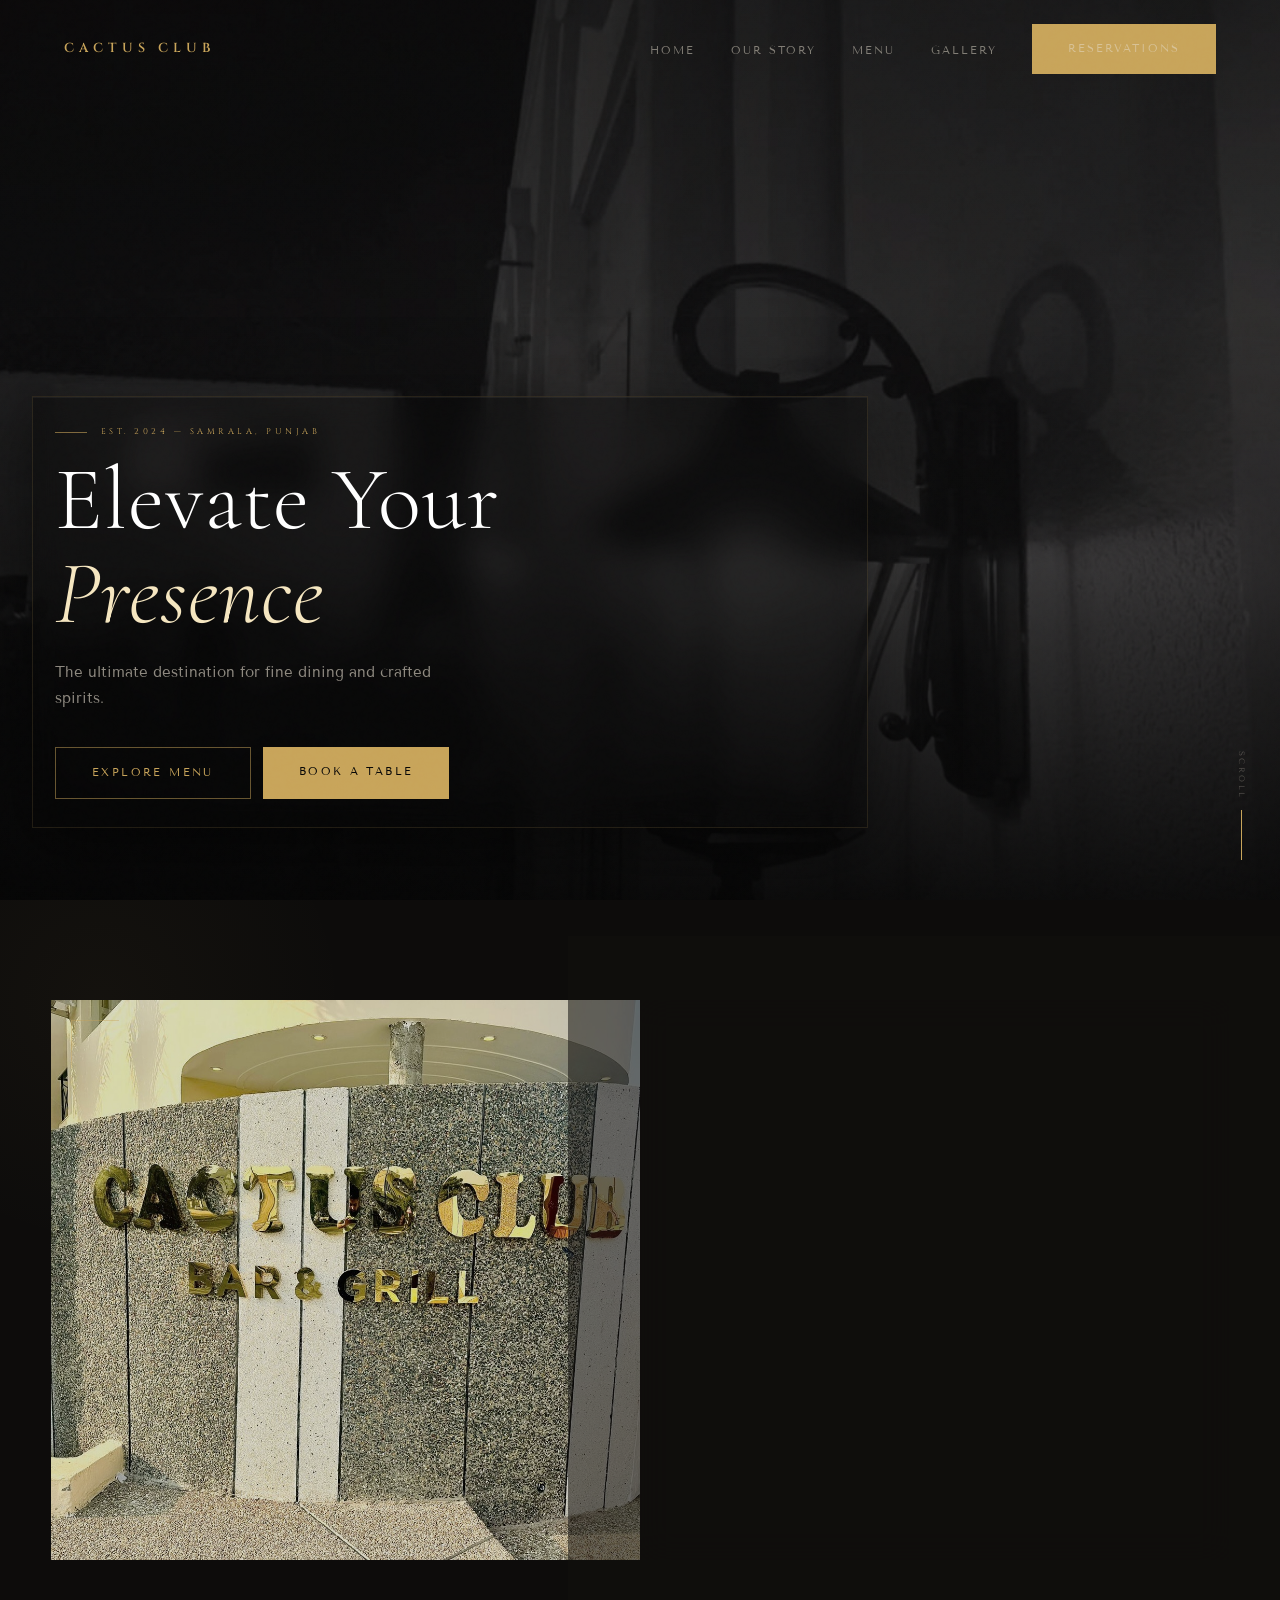
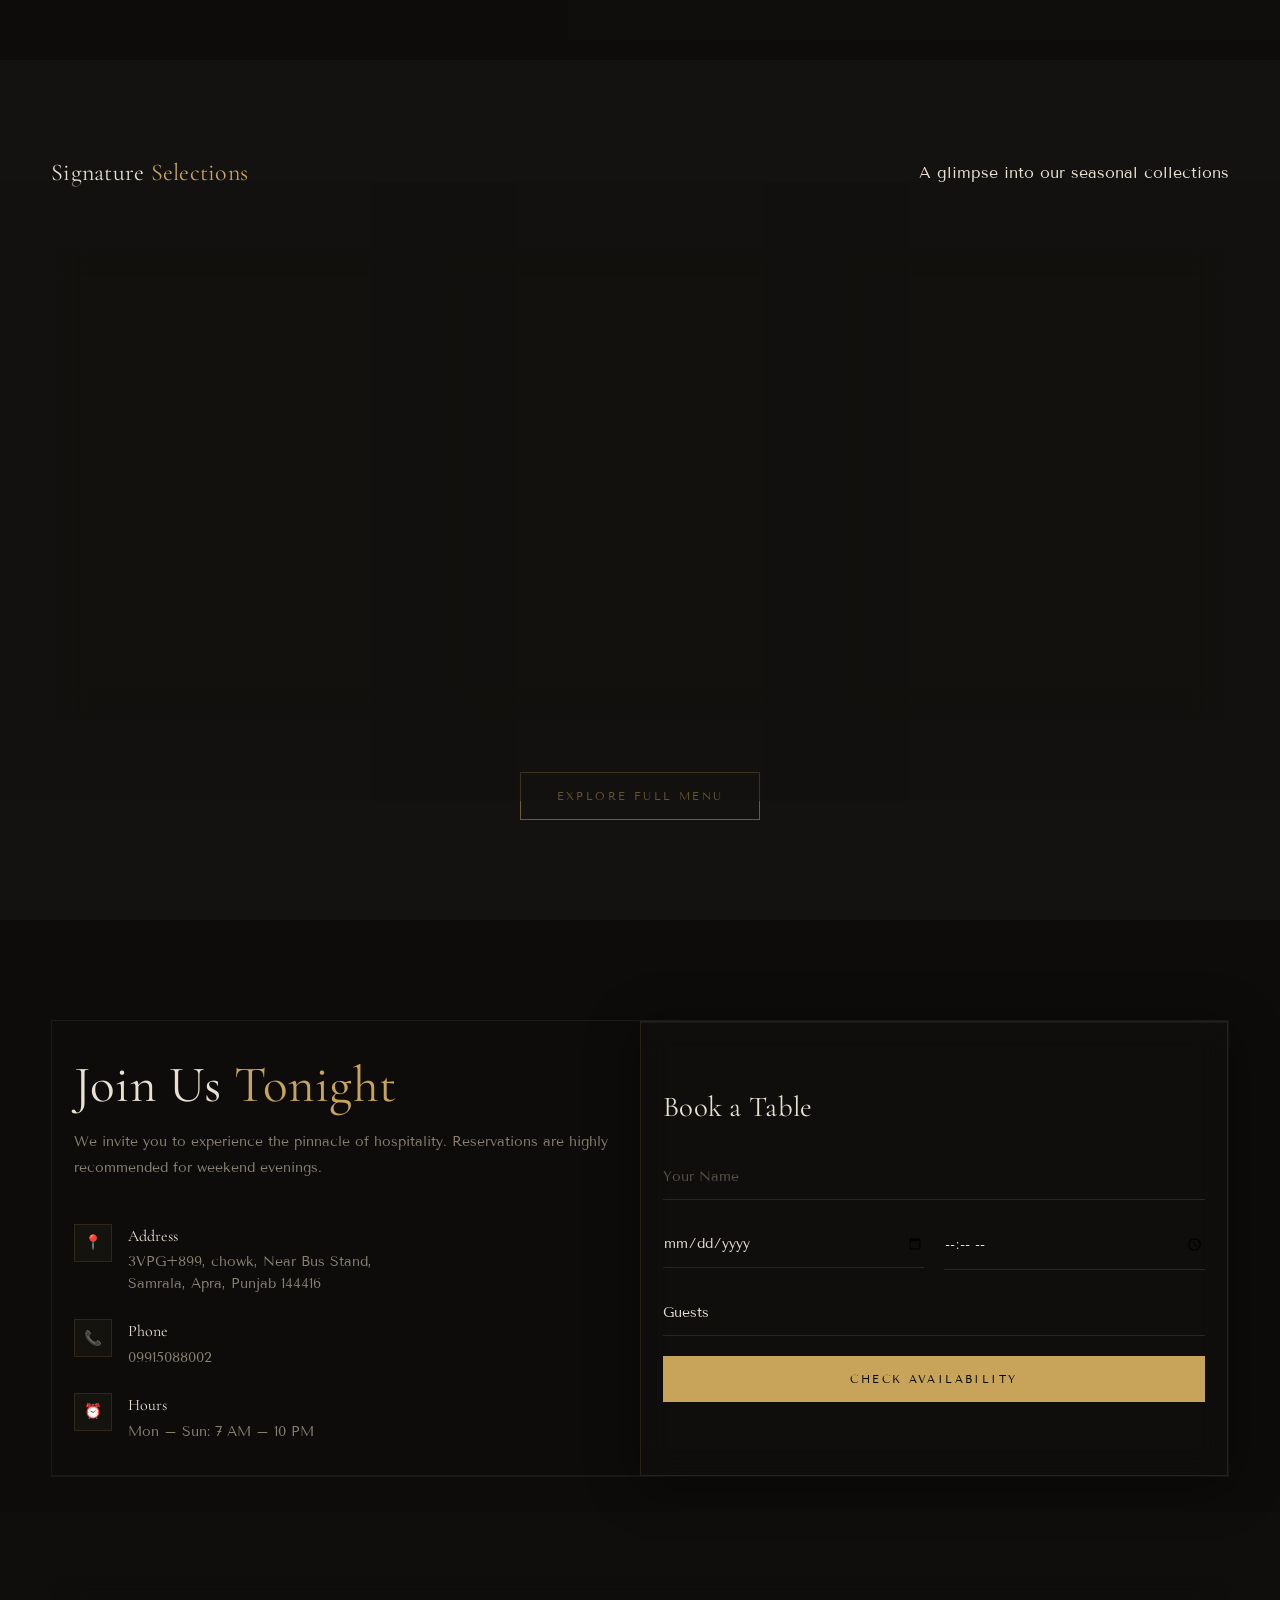
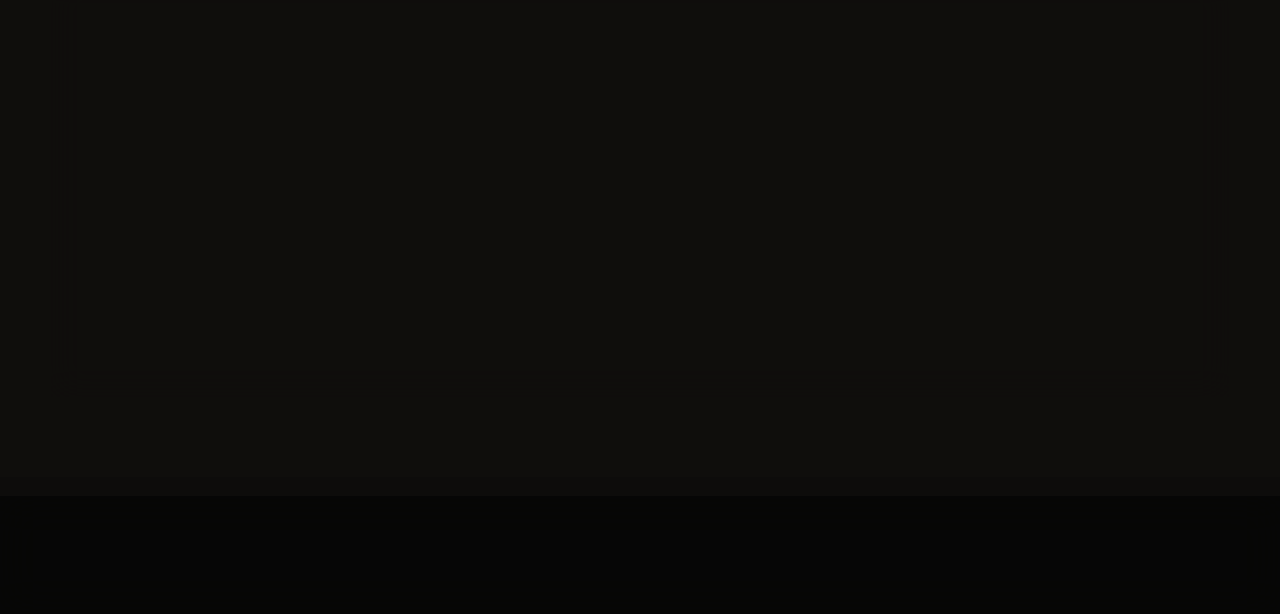
==== commit 62e078a4: "Add files via upload" ====
--- a/index.html
+++ b/index.html
@@ -61,12 +61,14 @@
             </div>
             
             <div class="hero-content">
-                <div class="hero-eyebrow">Est. 2024 — Samrala, Punjab</div>
-                <h1>Elevate Your<br><em>Presence</em></h1>
-                <p class="hero-desc">The ultimate destination for fine dining and crafted spirits.</p>
-                <div class="cta-buttons">
-                    <a href="#menu" class="btn btn-outline">Explore Menu</a>
-                    <a href="#contact" class="btn btn-gold">Book a Table</a>
+                <div class="glass-card hero-card">
+                    <div class="hero-eyebrow">Est. 2024 — Samrala, Punjab</div>
+                    <h1>Elevate Your<br><em>Presence</em></h1>
+                    <p class="hero-desc">The ultimate destination for fine dining and crafted spirits.</p>
+                    <div class="cta-buttons">
+                        <a href="#menu" class="btn btn-outline">Explore Menu</a>
+                        <a href="#contact" class="btn btn-gold">Book a Table</a>
+                    </div>
                 </div>
             </div>
             
--- a/style.css
+++ b/style.css
@@ -45,6 +45,33 @@
 .container { width:92%; max-width:var(--w); margin:0 auto; }
 .text-gold { color:var(--gold); }
 
+/* ─── GLASS EFFECT ───────────────────────────────────────── */
+.glass-card {
+    background: rgba(19, 18, 16, 0.55);
+    backdrop-filter: blur(22px) saturate(1.5);
+    -webkit-backdrop-filter: blur(22px) saturate(1.5);
+    border: 1px solid rgba(200,164,90,0.13);
+    box-shadow: 0 8px 48px rgba(0,0,0,0.45), inset 0 1px 0 rgba(255,255,255,0.04);
+}
+
+/* Hero glass card — floats over video */
+.hero-card {
+    background: rgba(6,6,6,0.42);
+    backdrop-filter: blur(18px) saturate(1.3);
+    -webkit-backdrop-filter: blur(18px) saturate(1.3);
+    border: 1px solid rgba(200,164,90,0.14);
+    padding: 48px 52px;
+    box-shadow: 0 16px 64px rgba(0,0,0,0.5), inset 0 1px 0 rgba(255,255,255,0.05);
+}
+
+/* Glassmorphic footer */
+.glass-footer {
+    backdrop-filter: blur(20px) saturate(1.4) !important;
+    -webkit-backdrop-filter: blur(20px) saturate(1.4) !important;
+    background: rgba(6,6,6,0.82) !important;
+}
+
+
 /* ─── PRELOADER ──────────────────────────────────────────── */
 #preloader {
     position:fixed; inset:0;
@@ -219,9 +246,8 @@
 }
 .hero-content {
     position:relative; z-index:3;
-    padding:0 32px calc(80px + var(--safe-bottom));
-    width:100%; max-width:calc(var(--w) + 64px);
-    margin:0 auto;
+    padding:0 32px calc(72px + var(--safe-bottom));
+    width:100%; max-width:900px;
 }
 .hero-eyebrow {
     font-family:'Cinzel',serif;
@@ -273,7 +299,7 @@
 .about-image:hover img { transform:scale(1.04); }
 .about-image::before { content:''; position:absolute; top:20px; left:20px; width:48px; height:48px; border-top:1px solid var(--gold); border-left:1px solid var(--gold); z-index:2; opacity:.4; transition:opacity .4s; }
 .about-image:hover::before { opacity:.9; }
-.about-content { background:var(--surface); padding:72px 56px; display:flex; flex-direction:column; justify-content:center; border:1px solid var(--border-soft); }
+.about-content { padding:72px 56px; display:flex; flex-direction:column; justify-content:center; }
 .label { font-family:'Cinzel',serif; font-size:.6rem; letter-spacing:.28em; text-transform:uppercase; color:var(--gold); display:flex; align-items:center; gap:12px; margin-bottom:18px; }
 .label::before { content:''; display:block; width:28px; height:1px; background:var(--gold); opacity:.6; }
 .section-title { font-size:clamp(2.2rem,5vw,3.5rem); margin-bottom:24px; color:var(--text); }
@@ -291,7 +317,7 @@
 .section-h2 { font-size:clamp(2.2rem,5vw,3.4rem); font-weight:400; color:var(--text); line-height:1.1; }
 .section-desc { color:var(--text-muted); font-size:.88rem; margin-top:12px; line-height:1.7; }
 .menu-grid { display:grid; grid-template-columns:repeat(3,1fr); gap:2px; margin-bottom:52px; }
-.menu-item { position:relative; overflow:hidden; background:var(--surface2); display:flex; flex-direction:column; cursor:pointer; border:1px solid var(--border-soft); transition:border-color .4s; }
+.menu-item { position:relative; overflow:hidden; display:flex; flex-direction:column; cursor:pointer; transition:border-color .4s; }
 .menu-item:hover { border-color:rgba(200,164,90,.3); }
 .item-img { aspect-ratio:4/3; overflow:hidden; background:#000; }
 .item-img img { width:100%; height:100%; object-fit:cover; transition:transform 1.2s var(--ease),filter .6s; filter:saturate(.65) brightness(.85); }
@@ -307,7 +333,7 @@
 /* ─── CONTACT ────────────────────────────────────────────── */
 .contact-section { padding:100px 0; background:var(--deep); position:relative; }
 .contact-grid { display:grid; grid-template-columns:1fr 1fr; gap:0; align-items:stretch; border:1px solid var(--border-soft); }
-.contact-info { padding:72px 56px; background:var(--surface); border-right:1px solid var(--border-soft); display:flex; flex-direction:column; justify-content:center; }
+.contact-info { padding:72px 56px; border-right:1px solid var(--border-soft); display:flex; flex-direction:column; justify-content:center; }
 .contact-info h2 { font-size:clamp(2rem,4vw,3.2rem); margin-bottom:16px; color:var(--text); }
 .contact-info>p { color:var(--text-muted); font-size:.9rem; line-height:1.75; margin-bottom:44px; }
 .info-list { display:flex; flex-direction:column; gap:24px; }
@@ -315,7 +341,7 @@
 .info-icon { width:38px; height:38px; flex-shrink:0; border:1px solid var(--border); display:flex; align-items:center; justify-content:center; font-size:.9rem; color:var(--gold); background:rgba(200,164,90,.04); }
 .info-item p { font-size:.86rem; color:var(--text-muted); line-height:1.6; }
 .info-item strong { color:var(--text); display:block; margin-bottom:2px; font-family:'Cormorant Garamond',serif; font-size:1rem; font-weight:400; }
-.contact-form-container { padding:72px 56px; background:var(--surface2); display:flex; flex-direction:column; justify-content:center; }
+.contact-form-container { padding:72px 56px; display:flex; flex-direction:column; justify-content:center; }
 .contact-form-container h3 { font-size:1.8rem; font-weight:400; color:var(--text); margin-bottom:32px; }
 .form-group { margin-bottom:20px; }
 .form-row { display:grid; grid-template-columns:1fr 1fr; gap:20px; }
@@ -492,6 +518,15 @@
     .gallery-item.large { grid-column:span 2; aspect-ratio:16/9; }
 }
 
+
+    /* Glass cards on mobile */
+    .hero-card { padding: 28px 22px; }
+    .hero-card .hero-eyebrow { font-size:0.52rem; margin-bottom:14px; }
+    .about-content { padding: 36px 22px; }
+    .contact-info { padding: 36px 22px 32px; border-right:none; border-bottom:1px solid var(--border-soft); }
+    .contact-form-container { padding: 32px 22px 36px; }
+    .glass-card { backdrop-filter: blur(16px) saturate(1.4); -webkit-backdrop-filter: blur(16px) saturate(1.4); }
+
 /* ─── SMALL PHONES ───────────────────────────────────────── */
 @media(max-width:400px) {
     .hero h1 { font-size:2.3rem; }
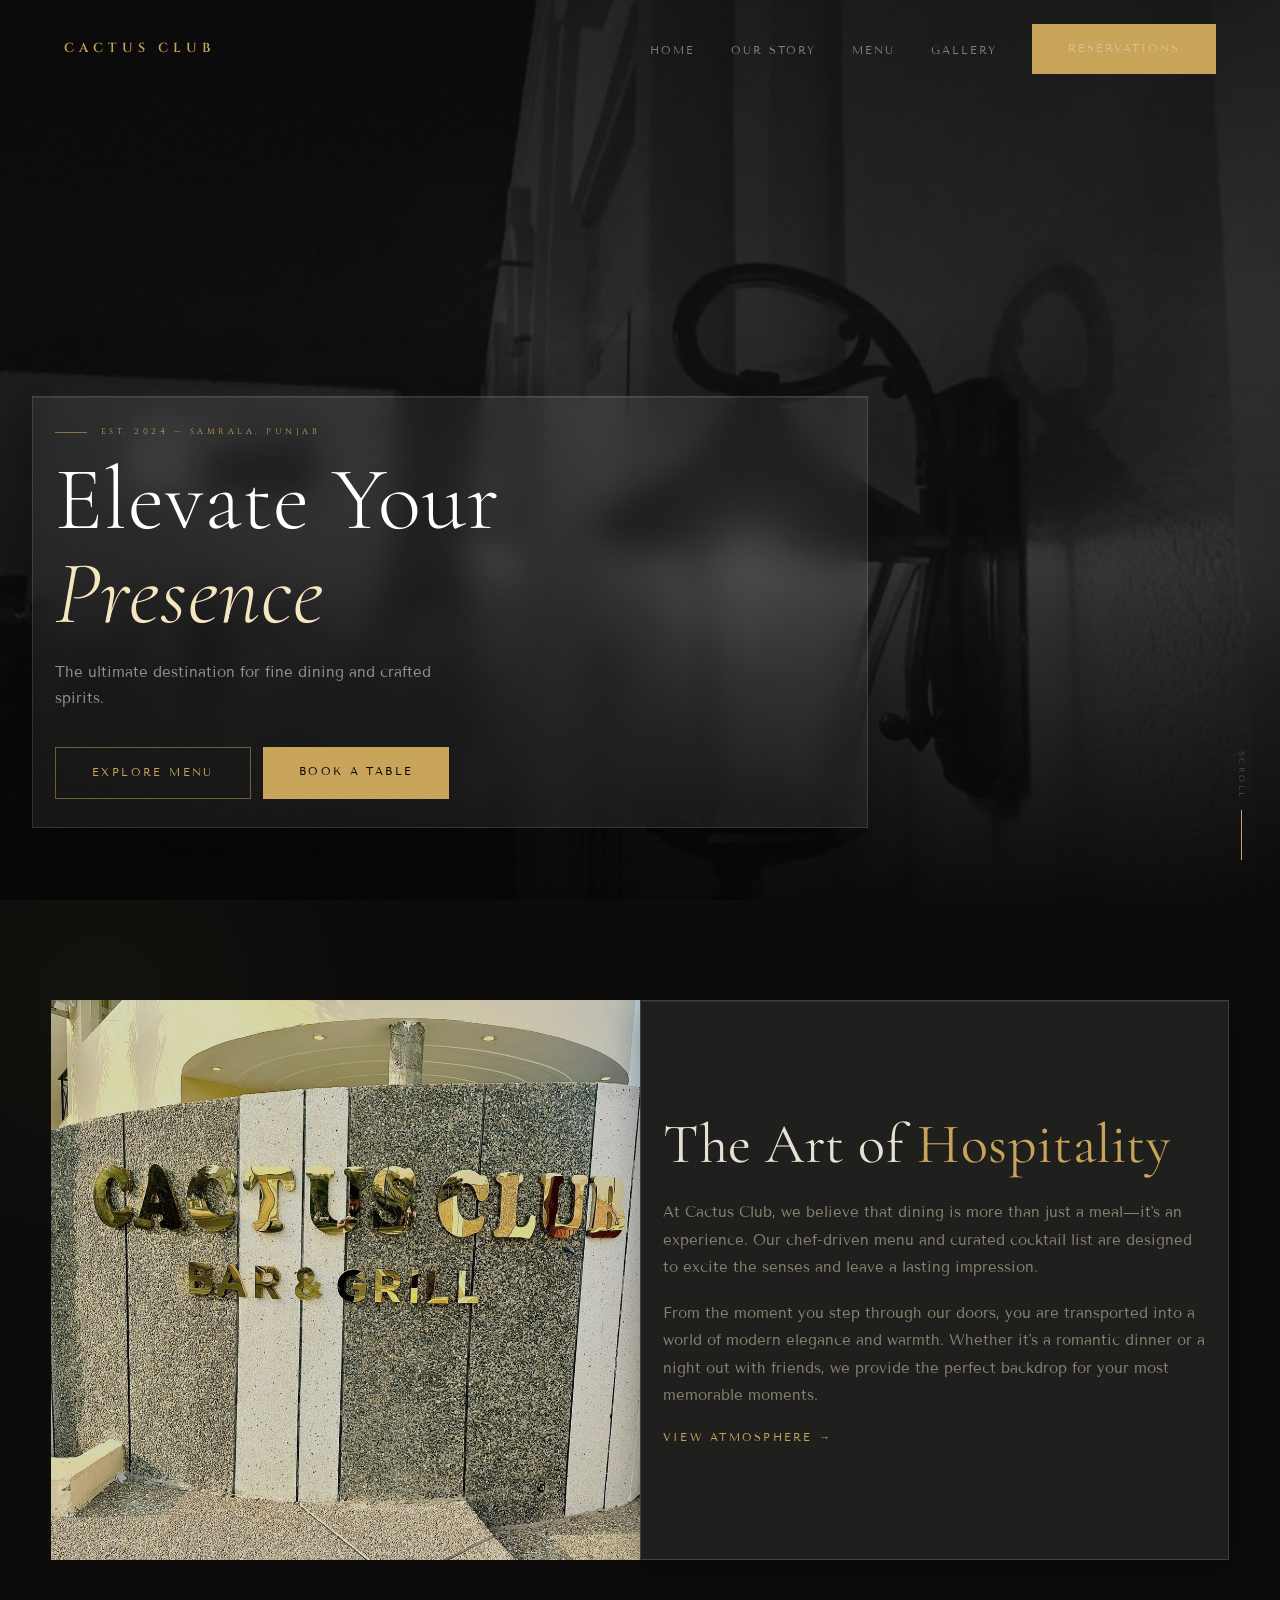
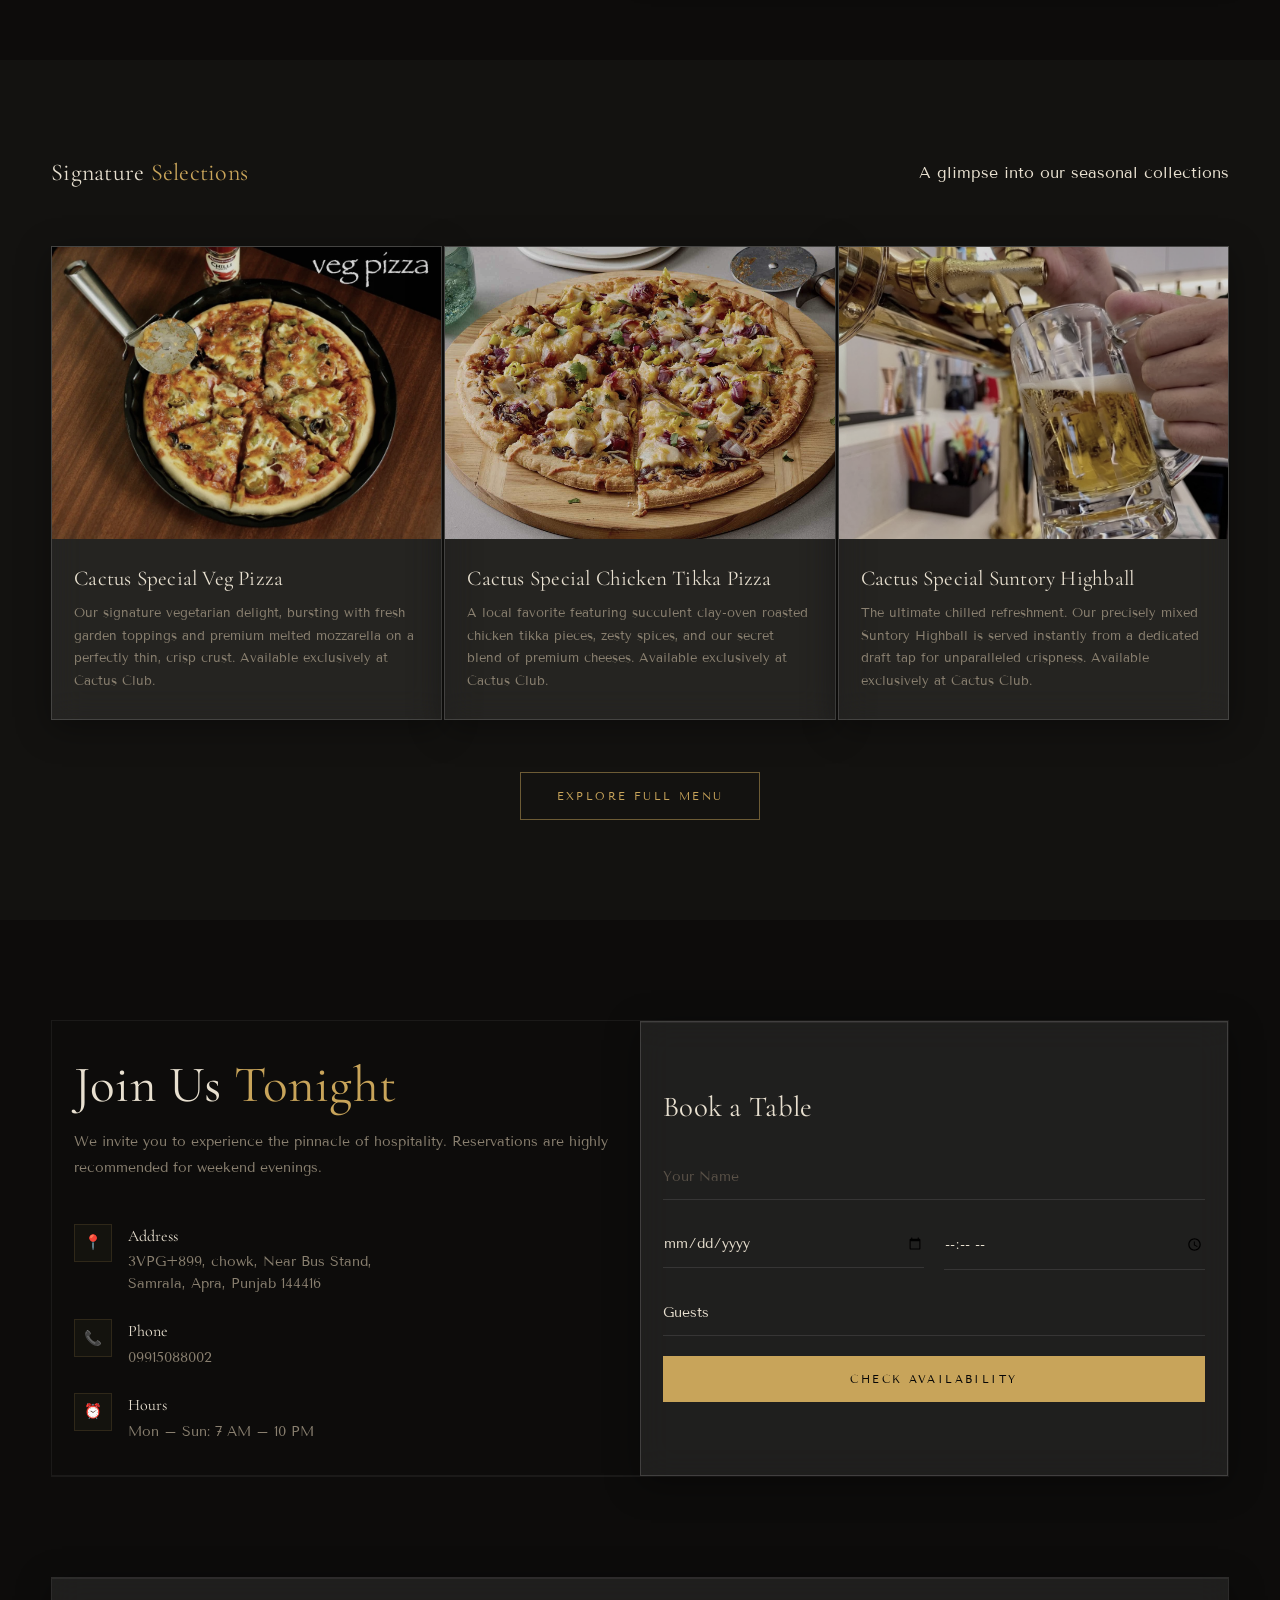
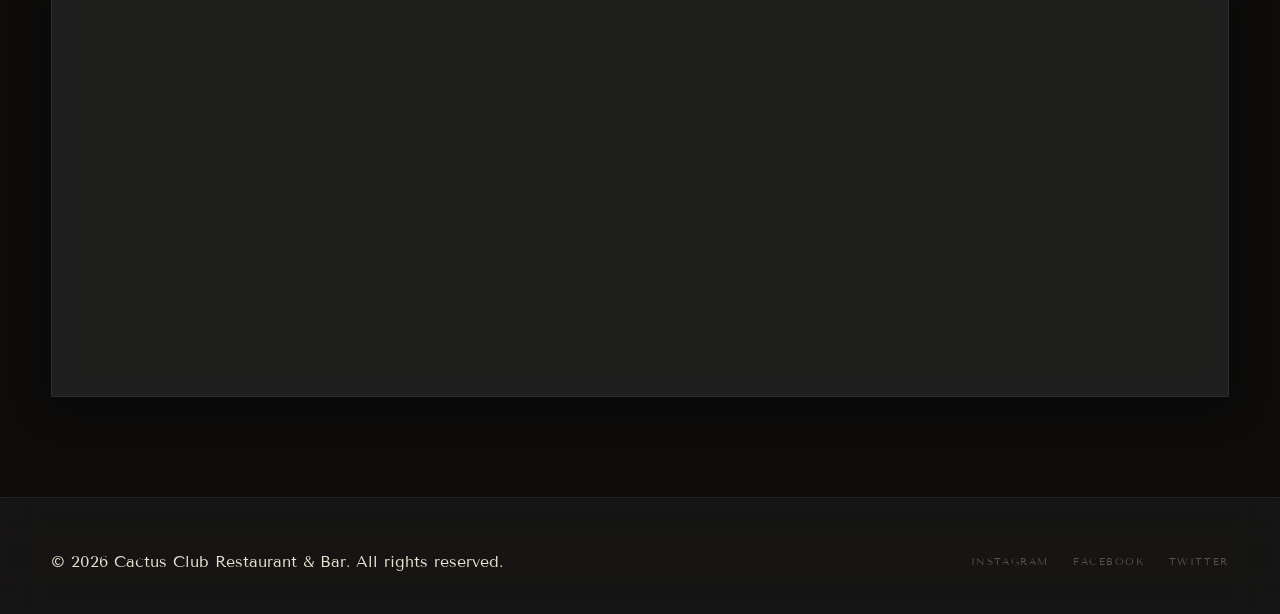
==== commit 7faf55fc: "Add files via upload" ====
--- a/index.html
+++ b/index.html
@@ -106,31 +106,31 @@
                 <div class="menu-grid">
                     <div class="menu-item glass-card reveal-up">
                         <div class="item-img">
-                            <img src="data/photos/satisfy_your_craving.jpg" alt="Our Cuisine">
+                            <img src="data/photos/vegpizza.webp" alt="Cactus Special Veg Pizza">
                         </div>
                         <div class="item-info">
-                            <h3>Cactus Club Bar & Grill</h3>
-                            <p>Indulge in bold, flame-grilled flavors at Cactus Club Bar & Grill. Our expertly seasoned dishes are crafted to satisfy your deepest cravings and elevate every bite.</p>
+                            <h3>Cactus Special Veg Pizza</h3>
+                            <p>Our signature vegetarian delight, bursting with fresh garden toppings and premium melted mozzarella on a perfectly thin, crisp crust. Available exclusively at Cactus Club.</p>
                         </div>
                     </div>
                     
                     <div class="menu-item glass-card reveal-up" style="transition-delay: 0.1s;">
                         <div class="item-img">
-                            <img src="data/photos/wiskey.jpg" alt="Signature Cocktail">
+                            <img src="data/photos/chickenpizza.jpg" alt="Cactus Special Chicken Pizza">
                         </div>
                         <div class="item-info">
-                            <h3>Suntory Highball</h3>
-                            <p>Experience the perfect, perfectly-chilled Suntory Highball. Precisely mixed and instantly served from our dedicated draft tap for ultimate crispness.</p>
+                            <h3>Cactus Special Chicken Tikka Pizza</h3>
+                            <p>A local favorite featuring succulent clay-oven roasted chicken tikka pieces, zesty spices, and our secret blend of premium cheeses. Available exclusively at Cactus Club.</p>
                         </div>
                     </div>
                     
                     <div class="menu-item glass-card reveal-up" style="transition-delay: 0.2s;">
                         <div class="item-img">
-                            <img src="data/photos/whiskeybeer.jpg" alt="Prime Spirits">
+                            <img src="data/photos/wiskey.jpg" alt="Cactus Special Cocktail">
                         </div>
                         <div class="item-info">
-                            <h3>Premium Draught Beer</h3>
-                            <p>Premium draught beer is high-quality, all-malt brew served fresh from pressurized kegs. It offers superior taste, smooth carbonation, and crispness compared to bottled alternatives.</p>
+                            <h3>Cactus Special Suntory Highball</h3>
+                            <p>The ultimate chilled refreshment. Our precisely mixed Suntory Highball is served instantly from a dedicated draft tap for unparalleled crispness. Available exclusively at Cactus Club.</p>
                         </div>
                     </div>
                 </div>
--- a/style.css
+++ b/style.css
@@ -47,28 +47,28 @@
 
 /* ─── GLASS EFFECT ───────────────────────────────────────── */
 .glass-card {
-    background: rgba(19, 18, 16, 0.55);
-    backdrop-filter: blur(22px) saturate(1.5);
-    -webkit-backdrop-filter: blur(22px) saturate(1.5);
-    border: 1px solid rgba(200,164,90,0.13);
-    box-shadow: 0 8px 48px rgba(0,0,0,0.45), inset 0 1px 0 rgba(255,255,255,0.04);
+    background: rgba(255, 255, 255, 0.08);
+    backdrop-filter: blur(24px) saturate(1.6);
+    -webkit-backdrop-filter: blur(24px) saturate(1.6);
+    border: 1px solid rgba(255, 255, 255, 0.15);
+    box-shadow: 0 8px 32px rgba(0,0,0,0.35), inset 0 1px 0 rgba(255,255,255,0.06);
 }
 
 /* Hero glass card — floats over video */
 .hero-card {
-    background: rgba(6,6,6,0.42);
-    backdrop-filter: blur(18px) saturate(1.3);
-    -webkit-backdrop-filter: blur(18px) saturate(1.3);
-    border: 1px solid rgba(200,164,90,0.14);
+    background: rgba(255, 255, 255, 0.06);
+    backdrop-filter: blur(20px) saturate(1.4);
+    -webkit-backdrop-filter: blur(20px) saturate(1.4);
+    border: 1px solid rgba(255, 255, 255, 0.12);
     padding: 48px 52px;
-    box-shadow: 0 16px 64px rgba(0,0,0,0.5), inset 0 1px 0 rgba(255,255,255,0.05);
+    box-shadow: 0 16px 64px rgba(0,0,0,0.4), inset 0 1px 0 rgba(255,255,255,0.08);
 }
 
 /* Glassmorphic footer */
 .glass-footer {
     backdrop-filter: blur(20px) saturate(1.4) !important;
     -webkit-backdrop-filter: blur(20px) saturate(1.4) !important;
-    background: rgba(6,6,6,0.82) !important;
+    background: rgba(255, 255, 255, 0.04) !important;
 }
 
 
@@ -165,8 +165,8 @@
 /* Mobile nav drawer */
 .nav-drawer {
     position:fixed; inset:0;
-    background:rgba(6,6,6,0.97);
-    backdrop-filter:blur(28px); -webkit-backdrop-filter:blur(28px);
+    background: rgba(255, 252, 245, 0.08); 
+    backdrop-filter: blur(36px) saturate(1.5); -webkit-backdrop-filter: blur(36px) saturate(1.5);
     z-index:998;
     display:flex; flex-direction:column;
     align-items:center; justify-content:center;
@@ -345,7 +345,7 @@
 .contact-form-container h3 { font-size:1.8rem; font-weight:400; color:var(--text); margin-bottom:32px; }
 .form-group { margin-bottom:20px; }
 .form-row { display:grid; grid-template-columns:1fr 1fr; gap:20px; }
-input,select { width:100%; background:transparent; border:none; border-bottom:1px solid rgba(255,255,255,.1); padding:14px 0; border-radius:0; color:var(--text); font-family:'Tenor Sans',sans-serif; font-size:.88rem; outline:none; transition:border-color .3s; -webkit-appearance:none; }
+input,select { width:100%; background:transparent; border:none; border-bottom:1px solid rgba(255,255,255,.1); padding:14px 0; border-radius:0; color:var(--text); font-family:'Tenor Sans',sans-serif; font-size:.88rem; outline:none; transition:border-color .3s; -webkit-appearance:none; appearance:none; }
 input::placeholder { color:var(--text-dim); }
 input:focus,select:focus { border-bottom-color:var(--gold); }
 select option { background:var(--surface); color:var(--text); }
@@ -368,13 +368,18 @@
 /* ─── MODALS ─────────────────────────────────────────────── */
 .menu-modal { position:fixed; inset:0; z-index:2000; display:none; align-items:flex-end; justify-content:center; padding:0; }
 .menu-modal.active { display:flex; }
-.modal-overlay { position:absolute; inset:0; background:rgba(0,0,0,.88); backdrop-filter:blur(16px); -webkit-backdrop-filter:blur(16px); z-index:-1; }
+.modal-overlay { position:absolute; inset:0; background:rgba(0,0,0,.75); backdrop-filter:blur(16px); -webkit-backdrop-filter:blur(16px); z-index:-1; }
 .modal-container {
     width:100%; max-width:960px; max-height:92vh;
-    background:var(--surface); border:1px solid var(--border-soft); border-bottom:none;
-    border-radius:16px 16px 0 0;
-    display:flex; flex-direction:column; overflow:hidden;
-    animation:sheetUp .42s var(--ease); position:relative;
+    background: rgba(255, 255, 255, 0.09);
+    backdrop-filter: blur(40px) saturate(1.6);
+    -webkit-backdrop-filter: blur(40px) saturate(1.6);
+    border: 1px solid rgba(255, 255, 255, 0.15);
+    border-bottom: none;
+    border-radius: 24px 24px 0 0;
+    display: flex; flex-direction: column; overflow: hidden;
+    animation: sheetUp .5s var(--ease); position: relative;
+    box-shadow: 0 -10px 40px rgba(0,0,0,0.5);
 }
 @keyframes sheetUp { from{transform:translateY(56px);opacity:.5} to{transform:translateY(0);opacity:1} }
 .modal-container::before { content:''; display:block; width:36px; height:4px; background:rgba(255,255,255,.13); border-radius:4px; margin:12px auto 0; flex-shrink:0; }
@@ -399,11 +404,24 @@
 .menu-table tr:hover td { color:var(--text); }
 .column-grid { display:grid; grid-template-columns:1fr 1fr; gap:28px; }
 .other-grid { display:grid; grid-template-columns:repeat(2,1fr); gap:12px; }
-.other-item { background:var(--surface2); padding:16px 18px; border-left:2px solid var(--border); }
+.other-item { 
+    background: rgba(255, 255, 255, 0.05); 
+    backdrop-filter: blur(12px);
+    -webkit-backdrop-filter: blur(12px);
+    padding:16px 18px; border-left:2px solid var(--gold); 
+    border-radius: 4px;
+}
 .other-item h5 { font-family:'Tenor Sans',sans-serif; font-size:.6rem; letter-spacing:.18em; text-transform:uppercase; color:var(--gold); margin-bottom:6px; }
 .other-item p { font-size:.82rem; color:var(--text-muted); line-height:1.6; }
 .cat-note { font-size:.75rem; color:var(--text-dim); font-style:italic; margin-bottom:10px; }
-.modal-footer { padding:18px 28px; background:var(--surface2); border-top:1px solid var(--border-soft); display:flex; justify-content:space-between; gap:12px; flex-shrink:0; }
+.modal-footer { 
+    padding:18px 28px; 
+    background: rgba(255, 255, 255, 0.04); 
+    backdrop-filter: blur(10px);
+    -webkit-backdrop-filter: blur(10px);
+    border-top:1px solid var(--border-soft); 
+    display:flex; justify-content:space-between; gap:12px; flex-shrink:0; 
+}
 .modal-footer p { font-size:.75rem; color:var(--text-dim); }
 
 /* Gallery */
@@ -474,7 +492,7 @@
     .item-img { width:130px; min-width:130px; flex-shrink:0; aspect-ratio:unset; height:auto; }
     .item-info { padding:18px 16px; display:flex; flex-direction:column; justify-content:center; }
     .item-info h3 { font-size:1.05rem; margin-bottom:6px; }
-    .item-info p { font-size:.78rem; line-height:1.55; display:-webkit-box; -webkit-line-clamp:3; -webkit-box-orient:vertical; overflow:hidden; }
+    .item-info p { font-size:.78rem; line-height:1.55; display:-webkit-box; -webkit-line-clamp:3; -webkit-box-orient:vertical; line-clamp:3; overflow:hidden; }
 
     /* Contact */
     .contact-section { padding:68px 0; }
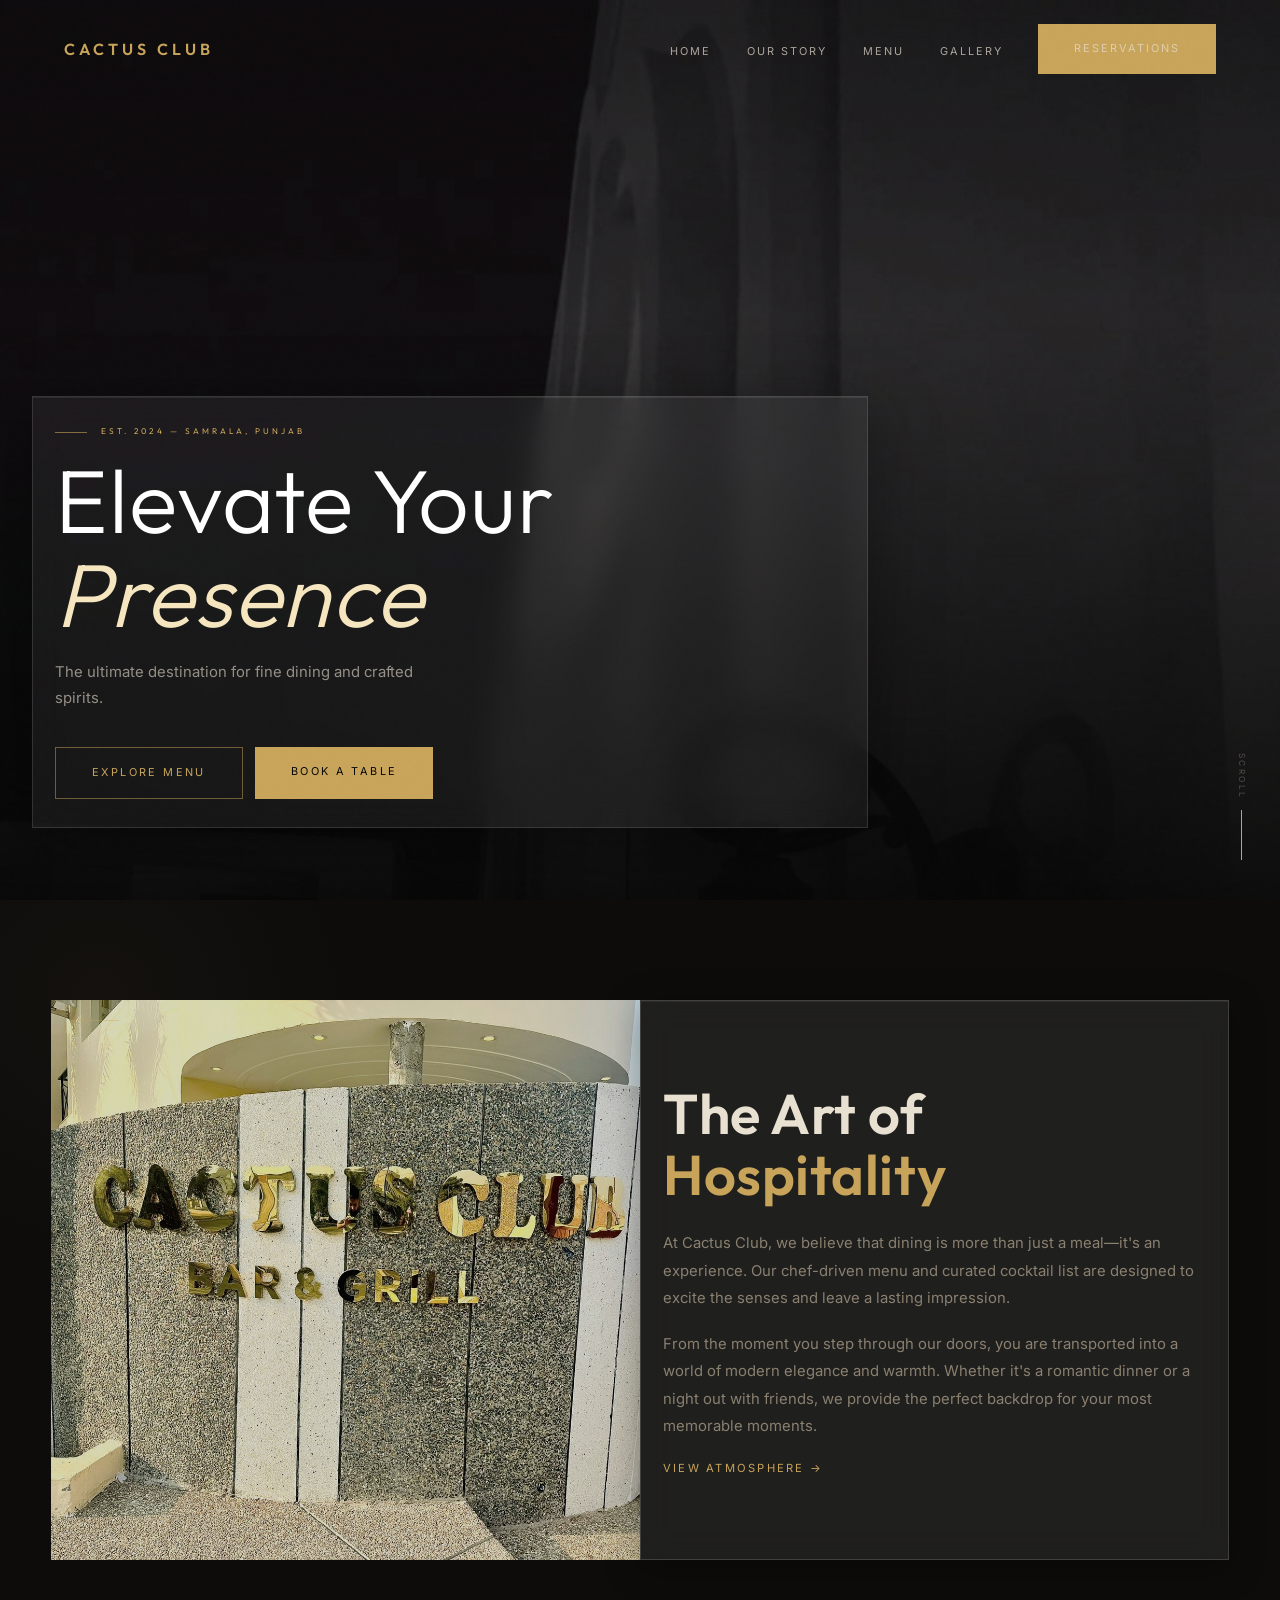
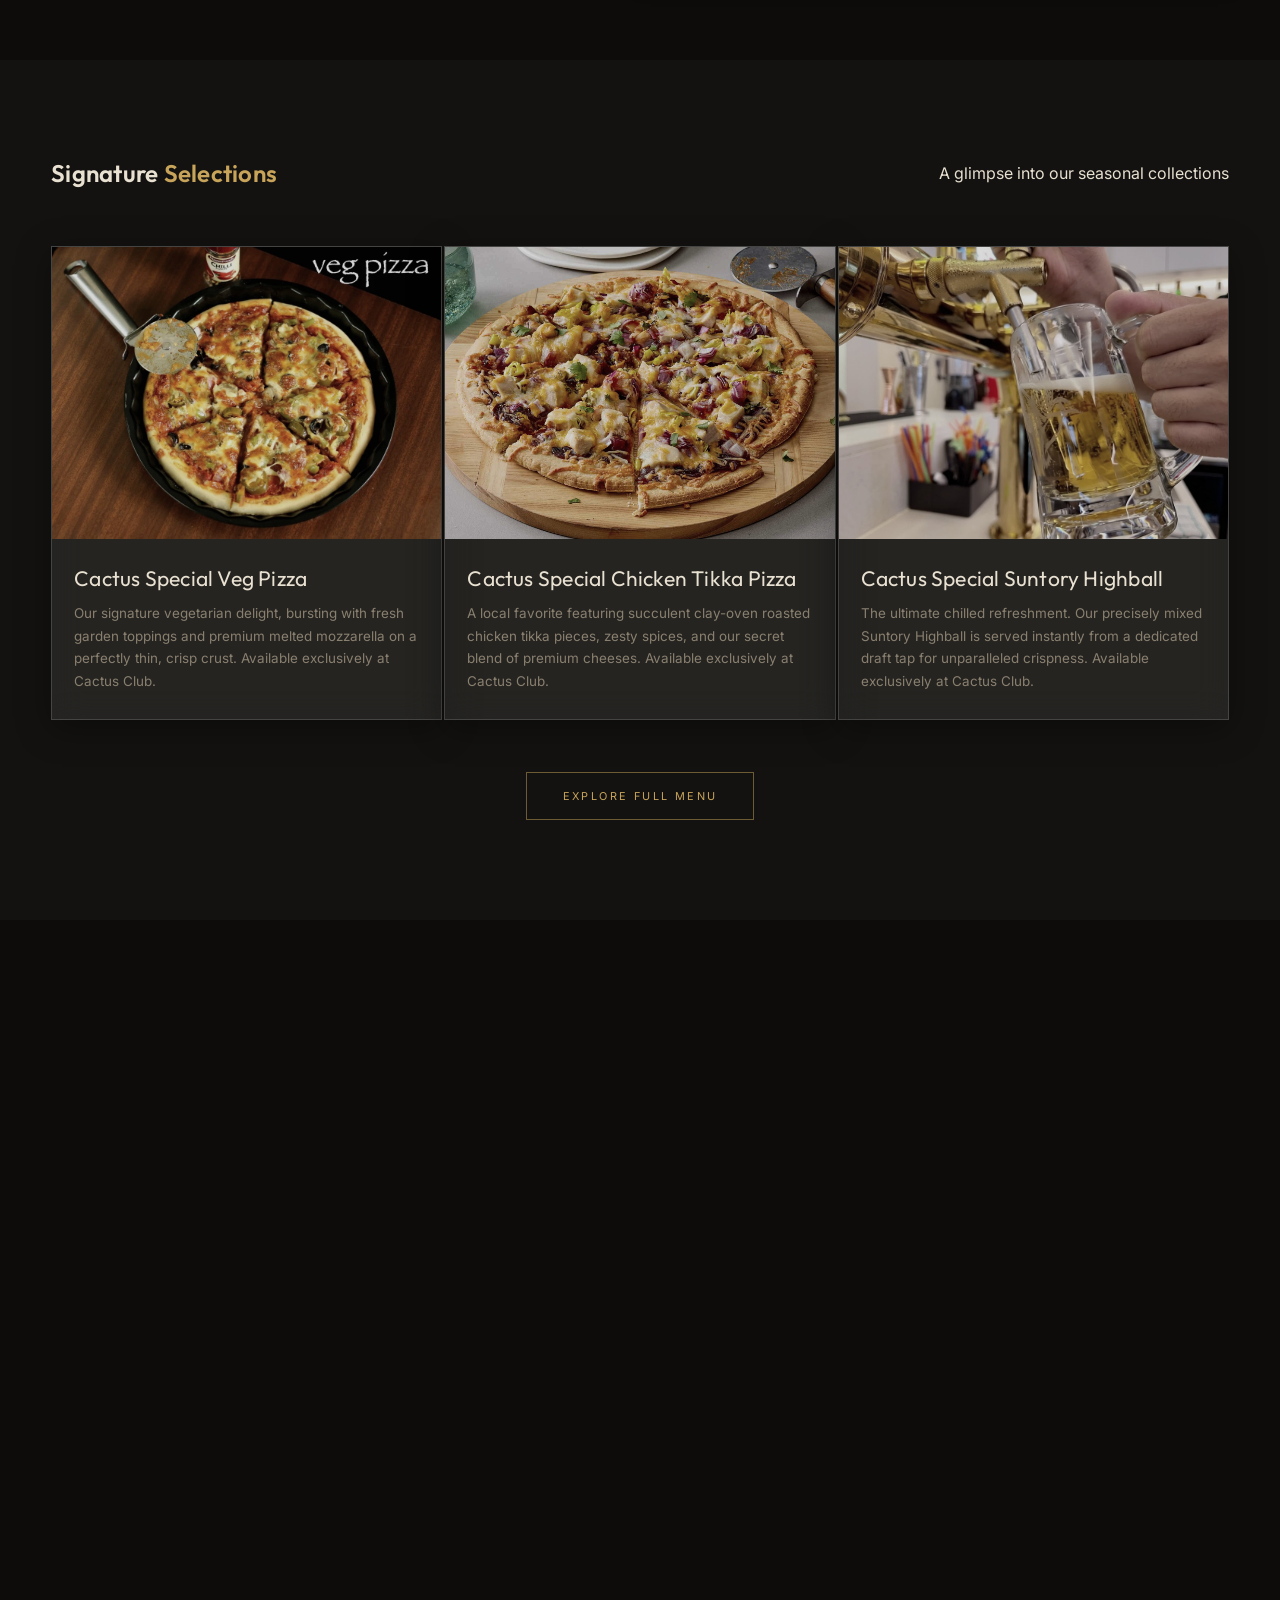
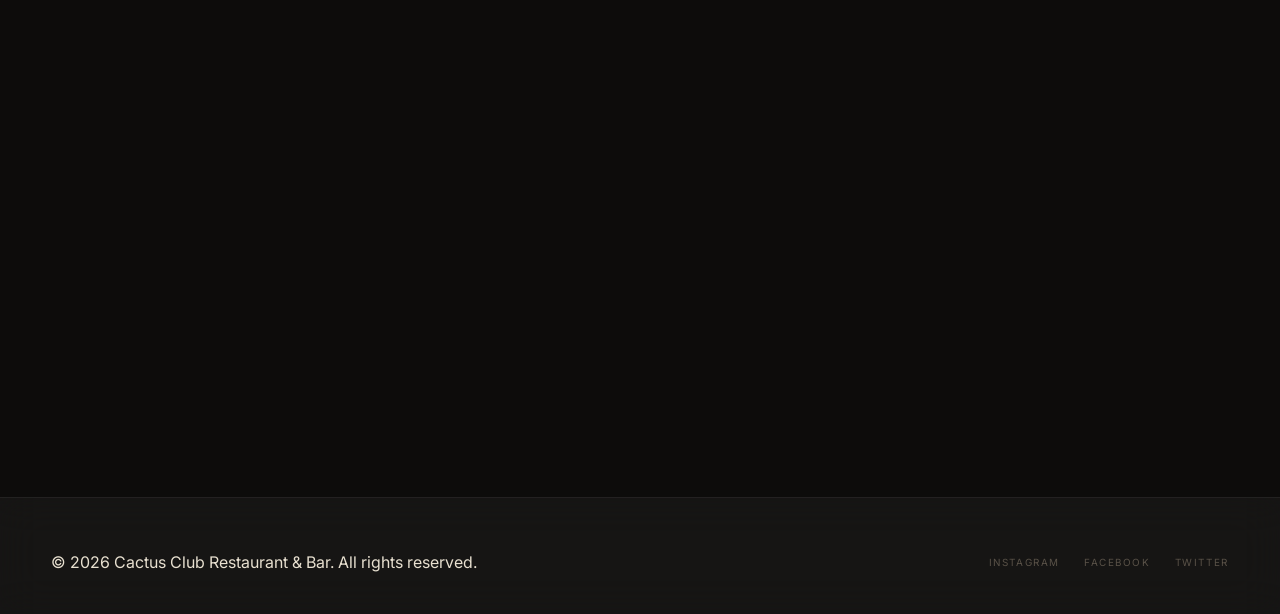
==== commit b4c20df9: "Add files via upload" ====
--- a/index.html
+++ b/index.html
@@ -8,8 +8,10 @@
     <!-- Google Fonts -->
     <link rel="preconnect" href="https://fonts.googleapis.com">
     <link rel="preconnect" href="https://fonts.gstatic.com" crossorigin>
-    <link href="https://fonts.googleapis.com/css2?family=Cinzel:wght@400;600&family=Cormorant+Garamond:ital,wght@0,300;0,400;1,300;1,400&family=Tenor+Sans&display=swap" rel="stylesheet">
+    <link href="https://fonts.googleapis.com/css2?family=Outfit:wght@300;400;500;600&family=Inter:wght@300;400;500&display=swap" rel="stylesheet">
     <link rel="stylesheet" href="style.css">
+    <link rel="preload" href="style.css" as="style">
+    <link rel="preload" href="data/photos/background.jpg" as="image">
     <script src="script.js" defer></script>
 </head>
 <body>
@@ -53,7 +55,7 @@
         <!-- Hero Section with Background Video -->
         <section id="home" class="hero">
             <div class="video-container">
-                <video autoplay muted loop playsinline preload="auto" id="hero-video" poster="data/photos/background.jpg">
+                <video autoplay muted loop playsinline preload="auto" id="hero-video" poster="data/photos/background.jpg" class="parallax" data-speed="0.75" fetchpriority="high">
                     <source src="data/cactus.mp4" type="video/mp4">
                     Your browser does not support the video tag.
                 </video>
@@ -83,7 +85,7 @@
             <div class="container">
                 <div class="about-grid">
                     <div class="about-image parallax" data-speed="0.1">
-                        <img src="data/photos/enterance_gate.jpg" alt="Cactus Club Entrance">
+                        <img src="data/photos/enterance_gate.jpg" alt="Cactus Club Entrance" loading="lazy" decoding="async">
                     </div>
                     <div class="about-content glass-card reveal">
                         <h2 class="section-title">The Art of <span class="text-gold">Hospitality</span></h2>
@@ -106,7 +108,7 @@
                 <div class="menu-grid">
                     <div class="menu-item glass-card reveal-up">
                         <div class="item-img">
-                            <img src="data/photos/vegpizza.webp" alt="Cactus Special Veg Pizza">
+                            <img src="data/photos/vegpizza.webp" alt="Cactus Special Veg Pizza" loading="lazy" decoding="async">
                         </div>
                         <div class="item-info">
                             <h3>Cactus Special Veg Pizza</h3>
@@ -116,7 +118,7 @@
                     
                     <div class="menu-item glass-card reveal-up" style="transition-delay: 0.1s;">
                         <div class="item-img">
-                            <img src="data/photos/chickenpizza.jpg" alt="Cactus Special Chicken Pizza">
+                            <img src="data/photos/chickenpizza.jpg" alt="Cactus Special Chicken Pizza" loading="lazy" decoding="async">
                         </div>
                         <div class="item-info">
                             <h3>Cactus Special Chicken Tikka Pizza</h3>
@@ -126,7 +128,7 @@
                     
                     <div class="menu-item glass-card reveal-up" style="transition-delay: 0.2s;">
                         <div class="item-img">
-                            <img src="data/photos/wiskey.jpg" alt="Cactus Special Cocktail">
+                            <img src="data/photos/wiskey.jpg" alt="Cactus Special Cocktail" loading="lazy" decoding="async">
                         </div>
                         <div class="item-info">
                             <h3>Cactus Special Suntory Highball</h3>
@@ -457,28 +459,28 @@
                 </header>
                 <div class="gallery-grid">
                     <div class="gallery-item large">
-                        <img src="data/photos/personal_space_for_personal_events.jpg" alt="Events Space">
-                    </div>
-                    <div class="gallery-item">
-                        <img src="data/photos/gallary1.jpg" alt="Luxury Interior">
-                    </div>
-                    <div class="gallery-item">
-                        <img src="data/photos/gallary2.png" alt="Dining Experience">
-                    </div>
-                    <div class="gallery-item">
-                        <img src="data/photos/outdoor_sitting_also.jpg" alt="Outdoor View">
-                    </div>
-                    <div class="gallery-item">
-                        <img src="data/photos/personal_events.jpg" alt="Personal Events">
-                    </div>
-                    <div class="gallery-item">
-                        <img src="data/photos/gallary.jpg" alt="Dining Lounge">
-                    </div>
-                    <div class="gallery-item">
-                        <img src="data/photos/gallary4.jpg" alt="Club Vibes">
-                    </div>
-                    <div class="gallery-item">
-                        <img src="data/photos/enterance_gate.jpg" alt="The Entrance">
+                        <img src="data/photos/personal_space_for_personal_events.jpg" alt="Events Space" loading="lazy" decoding="async">
+                    </div>
+                    <div class="gallery-item">
+                        <img src="data/photos/gallary1.jpg" alt="Luxury Interior" loading="lazy" decoding="async">
+                    </div>
+                    <div class="gallery-item">
+                        <img src="data/photos/gallary2.png" alt="Dining Experience" loading="lazy" decoding="async">
+                    </div>
+                    <div class="gallery-item">
+                        <img src="data/photos/outdoor_sitting_also.jpg" alt="Outdoor View" loading="lazy" decoding="async">
+                    </div>
+                    <div class="gallery-item">
+                        <img src="data/photos/personal_events.jpg" alt="Personal Events" loading="lazy" decoding="async">
+                    </div>
+                    <div class="gallery-item">
+                        <img src="data/photos/gallary.jpg" alt="Dining Lounge" loading="lazy" decoding="async">
+                    </div>
+                    <div class="gallery-item">
+                        <img src="data/photos/gallary4.jpg" alt="Club Vibes" loading="lazy" decoding="async">
+                    </div>
+                    <div class="gallery-item">
+                        <img src="data/photos/enterance_gate.jpg" alt="The Entrance" loading="lazy" decoding="async">
                     </div>
                 </div>
             </div>
--- a/style.css
+++ b/style.css
@@ -28,11 +28,11 @@
 /* ─── RESET ──────────────────────────────────────────────── */
 *,*::before,*::after { margin:0; padding:0; box-sizing:border-box; -webkit-tap-highlight-color:transparent; }
 html { scroll-behavior:smooth; font-size:16px; background:var(--black); -webkit-text-size-adjust:100%; }
-body { font-family:'Tenor Sans',sans-serif; color:var(--text); background:var(--deep); overflow-x:hidden; line-height:1.65; }
+body { font-family:'Inter',sans-serif; color:var(--text); background:var(--deep); overflow-x:hidden; line-height:1.65; }
 ul { list-style:none; }
 a { text-decoration:none; color:inherit; }
-img { display:block; max-width:100%; }
-h1,h2,h3,h4 { font-family:'Cormorant Garamond',serif; font-weight:400; line-height:1.1; letter-spacing:0.01em; }
+img,video { display:block; max-width:100%; }
+h1,h2,h3,h4 { font-family:'Outfit',sans-serif; font-weight:600; line-height:1.1; letter-spacing:0.01em; }
 
 /* ─── GRAIN OVERLAY ──────────────────────────────────────── */
 body::before {
@@ -124,15 +124,15 @@
     max-width:var(--w); margin:0 auto; padding:0 24px;
 }
 .logo {
-    font-family:'Cinzel',serif;
-    font-size:0.82rem; letter-spacing:0.38em;
+    font-family:'Outfit',sans-serif;
+    font-size:1rem; letter-spacing:0.25em;
     color:var(--gold); font-weight:600; z-index:2; flex-shrink:0;
 }
 .nav-links { display:flex; gap:36px; align-items:center; }
 .nav-links a {
-    font-family:'Tenor Sans',sans-serif;
+    font-family:'Inter',sans-serif;
     font-size:0.68rem; letter-spacing:0.18em;
-    text-transform:uppercase; color:rgba(232,224,208,0.5);
+    text-transform:uppercase; color:rgba(232,224,208,0.7);
     transition:color .3s; position:relative;
 }
 .nav-links a::after {
@@ -178,9 +178,9 @@
 .nav-drawer.open { opacity:1; transform:translateY(0); pointer-events:all; visibility:visible; }
 .nav-drawer-links { display:flex; flex-direction:column; align-items:center; gap:0; width:100%; }
 .nav-drawer-links a {
-    font-family:'Cormorant Garamond',serif;
-    font-size:2.2rem; font-weight:300; letter-spacing:0.05em;
-    color:rgba(232,224,208,0.45);
+    font-family:'Outfit',sans-serif;
+    font-size:2.2rem; font-weight:600; letter-spacing:0.05em;
+    color:rgba(232,224,208,0.75);
     padding:16px 40px; width:100%; text-align:center;
     border-bottom:1px solid var(--border-soft);
     transition:color .25s, background .25s;
@@ -189,7 +189,7 @@
 .nav-drawer-links a:active { color:var(--gold); background:rgba(200,164,90,0.04); }
 .nav-drawer-reserve {
     margin-top:32px;
-    font-family:'Tenor Sans',sans-serif;
+    font-family:'Inter',sans-serif;
     font-size:0.68rem; letter-spacing:0.28em; text-transform:uppercase;
     background:var(--gold); color:var(--black);
     padding:15px 44px; border:none; cursor:pointer;
@@ -204,7 +204,7 @@
 /* ─── BUTTONS ────────────────────────────────────────────── */
 .btn {
     display:inline-block;
-    font-family:'Tenor Sans',sans-serif;
+    font-family:'Inter',sans-serif;
     font-size:0.68rem; letter-spacing:0.22em;
     text-transform:uppercase; cursor:pointer; border:none;
     transition:all .4s var(--ease);
@@ -230,9 +230,11 @@
 }
 .video-container { position:absolute; inset:0; z-index:1; }
 .video-container video {
-    width:100%; height:100%; object-fit:cover;
-    filter:brightness(0.5) saturate(0.85);
-    background:url('data/photos/background.jpg') center/cover no-repeat;
+    width: 100%; height: 200%; object-fit: cover;
+    position: absolute; top: 0; left: 0;
+    filter: brightness(0.7) saturate(1.1);
+    background: url('data/photos/background.jpg') center/cover no-repeat;
+    will-change: transform;
 }
 .video-overlay {
     position:absolute; inset:0;
@@ -250,8 +252,8 @@
     width:100%; max-width:900px;
 }
 .hero-eyebrow {
-    font-family:'Cinzel',serif;
-    font-size:0.6rem; letter-spacing:0.42em;
+    font-family:'Outfit',sans-serif;
+    font-size:0.6rem; letter-spacing:0.35em;
     text-transform:uppercase; color:var(--gold); opacity:.85;
     margin-bottom:22px;
     display:flex; align-items:center; gap:14px;
@@ -286,12 +288,15 @@
 /* ─── MARQUEE ────────────────────────────────────────────── */
 .marquee-strip { background:var(--gold); padding:12px 0; overflow:hidden; }
 .marquee-track { display:flex; animation:marquee 22s linear infinite; width:max-content; }
-.marquee-track span { font-family:'Cinzel',serif; font-size:.54rem; letter-spacing:.35em; text-transform:uppercase; color:var(--black); padding:0 32px; white-space:nowrap; opacity:.85; }
+.marquee-track span { font-family:'Outfit',sans-serif; font-weight:500; font-size:.54rem; letter-spacing:.35em; text-transform:uppercase; color:var(--black); padding:0 32px; white-space:nowrap; opacity:.85; }
 .marquee-track span.dot { color:var(--amber); font-size:.38rem; opacity:1; padding:0; align-self:center; }
 @keyframes marquee { from{transform:translateX(0)} to{transform:translateX(-50%)} }
 
 /* ─── ABOUT ──────────────────────────────────────────────── */
-.about-section { padding:100px 0; background:var(--deep); position:relative; overflow:hidden; }
+.about-section { 
+    padding:100px 0; background:var(--deep); position:relative; overflow:hidden;
+    content-visibility: auto; contain-intrinsic-size: 1px 1000px;
+}
 .about-section::before { content:''; position:absolute; top:-150px; left:-150px; width:500px; height:500px; background:radial-gradient(circle,rgba(200,164,90,0.04) 0%,transparent 70%); pointer-events:none; }
 .about-grid { display:grid; grid-template-columns:1fr 1fr; gap:0; align-items:stretch; }
 .about-image { position:relative; overflow:hidden; min-height:560px; }
@@ -300,20 +305,23 @@
 .about-image::before { content:''; position:absolute; top:20px; left:20px; width:48px; height:48px; border-top:1px solid var(--gold); border-left:1px solid var(--gold); z-index:2; opacity:.4; transition:opacity .4s; }
 .about-image:hover::before { opacity:.9; }
 .about-content { padding:72px 56px; display:flex; flex-direction:column; justify-content:center; }
-.label { font-family:'Cinzel',serif; font-size:.6rem; letter-spacing:.28em; text-transform:uppercase; color:var(--gold); display:flex; align-items:center; gap:12px; margin-bottom:18px; }
+.label { font-family:'Outfit',sans-serif; font-weight:500; font-size:.6rem; letter-spacing:.28em; text-transform:uppercase; color:var(--gold); display:flex; align-items:center; gap:12px; margin-bottom:18px; }
 .label::before { content:''; display:block; width:28px; height:1px; background:var(--gold); opacity:.6; }
 .section-title { font-size:clamp(2.2rem,5vw,3.5rem); margin-bottom:24px; color:var(--text); }
 .about-content p { color:var(--text-muted); font-size:.93rem; line-height:1.85; margin-bottom:18px; }
 .stat-row { display:flex; gap:40px; margin:36px 0 0; padding-top:28px; border-top:1px solid var(--border-soft); flex-wrap:wrap; }
 .stat { display:flex; flex-direction:column; gap:4px; }
-.stat-num { font-family:'Cormorant Garamond',serif; font-size:2.4rem; font-weight:300; color:var(--gold); line-height:1; }
+.stat-num { font-family:'Outfit',sans-serif; font-size:2.4rem; font-weight:600; color:var(--gold); line-height:1; }
 .stat-lbl { font-size:.58rem; letter-spacing:.2em; text-transform:uppercase; color:var(--text-dim); margin-top:4px; }
 
 /* ─── MENU PREVIEW ───────────────────────────────────────── */
-.menu-preview { padding:100px 0; background:var(--surface); position:relative; }
+.menu-preview { 
+    padding:100px 0; background:var(--surface); position:relative;
+    content-visibility: auto; contain-intrinsic-size: 1px 1200px;
+}
 .section-header { display:flex; justify-content:space-between; align-items:flex-end; margin-bottom:60px; }
 .section-header-left { max-width:560px; }
-.section-title-sm { font-family:'Cinzel',serif; font-size:.58rem; letter-spacing:.33em; text-transform:uppercase; color:var(--gold); opacity:.75; margin-bottom:12px; }
+.section-title-sm { font-family:'Outfit',sans-serif; font-weight:500; font-size:.58rem; letter-spacing:.33em; text-transform:uppercase; color:var(--gold); opacity:.75; margin-bottom:12px; }
 .section-h2 { font-size:clamp(2.2rem,5vw,3.4rem); font-weight:400; color:var(--text); line-height:1.1; }
 .section-desc { color:var(--text-muted); font-size:.88rem; margin-top:12px; line-height:1.7; }
 .menu-grid { display:grid; grid-template-columns:repeat(3,1fr); gap:2px; margin-bottom:52px; }
@@ -323,7 +331,7 @@
 .item-img img { width:100%; height:100%; object-fit:cover; transition:transform 1.2s var(--ease),filter .6s; filter:saturate(.65) brightness(.85); }
 .menu-item:hover .item-img img { transform:scale(1.08); filter:saturate(.95) brightness(1); }
 .item-info { padding:26px 22px; flex:1; }
-.item-num { font-family:'Cormorant Garamond',serif; font-size:.65rem; letter-spacing:.18em; color:var(--text-dim); margin-bottom:8px; }
+.item-num { font-family:'Outfit',sans-serif; font-size:.65rem; letter-spacing:.18em; color:var(--text-dim); margin-bottom:8px; }
 .item-info h3 { font-size:1.32rem; font-weight:400; color:var(--text); margin-bottom:10px; line-height:1.25; }
 .item-info p { font-size:.84rem; color:var(--text-muted); line-height:1.7; }
 .item-hover-line { position:absolute; bottom:0; left:0; width:0; height:2px; background:var(--gold); transition:width .5s var(--ease); }
@@ -331,7 +339,10 @@
 .center-cta { text-align:center; }
 
 /* ─── CONTACT ────────────────────────────────────────────── */
-.contact-section { padding:100px 0; background:var(--deep); position:relative; }
+.contact-section { 
+    padding:100px 0; background:var(--deep); position:relative;
+    content-visibility: auto; contain-intrinsic-size: 1px 800px;
+}
 .contact-grid { display:grid; grid-template-columns:1fr 1fr; gap:0; align-items:stretch; border:1px solid var(--border-soft); }
 .contact-info { padding:72px 56px; border-right:1px solid var(--border-soft); display:flex; flex-direction:column; justify-content:center; }
 .contact-info h2 { font-size:clamp(2rem,4vw,3.2rem); margin-bottom:16px; color:var(--text); }
@@ -340,18 +351,21 @@
 .info-item { display:flex; gap:16px; align-items:flex-start; }
 .info-icon { width:38px; height:38px; flex-shrink:0; border:1px solid var(--border); display:flex; align-items:center; justify-content:center; font-size:.9rem; color:var(--gold); background:rgba(200,164,90,.04); }
 .info-item p { font-size:.86rem; color:var(--text-muted); line-height:1.6; }
-.info-item strong { color:var(--text); display:block; margin-bottom:2px; font-family:'Cormorant Garamond',serif; font-size:1rem; font-weight:400; }
+.info-item strong { color:var(--text); display:block; margin-bottom:2px; font-family:'Outfit',sans-serif; font-size:1rem; font-weight:500; }
 .contact-form-container { padding:72px 56px; display:flex; flex-direction:column; justify-content:center; }
 .contact-form-container h3 { font-size:1.8rem; font-weight:400; color:var(--text); margin-bottom:32px; }
 .form-group { margin-bottom:20px; }
 .form-row { display:grid; grid-template-columns:1fr 1fr; gap:20px; }
-input,select { width:100%; background:transparent; border:none; border-bottom:1px solid rgba(255,255,255,.1); padding:14px 0; border-radius:0; color:var(--text); font-family:'Tenor Sans',sans-serif; font-size:.88rem; outline:none; transition:border-color .3s; -webkit-appearance:none; appearance:none; }
+input,select { width:100%; background:transparent; border:none; border-bottom:1px solid rgba(255,255,255,.1); padding:14px 0; border-radius:0; color:var(--text); font-family:'Inter',sans-serif; font-size:.88rem; outline:none; transition:border-color .3s; -webkit-appearance:none; appearance:none; }
 input::placeholder { color:var(--text-dim); }
 input:focus,select:focus { border-bottom-color:var(--gold); }
 select option { background:var(--surface); color:var(--text); }
 
 /* ─── MAP ────────────────────────────────────────────────── */
-.map-section { padding:0 0 100px; }
+.map-section { 
+    padding:0 0 100px;
+    content-visibility: auto; contain-intrinsic-size: 1px 500px;
+}
 .map-container { position:relative; overflow:hidden; border:1px solid var(--border-soft); height:420px; }
 .map-container iframe { width:100%; height:100%; border:0; filter:invert(90%) hue-rotate(180deg) brightness(.78) saturate(.65); transition:filter .6s; }
 .map-container:hover iframe { filter:invert(0) hue-rotate(0) brightness(1) saturate(1); }
@@ -359,7 +373,7 @@
 /* ─── FOOTER ─────────────────────────────────────────────── */
 .glass-footer { background:var(--black); border-top:1px solid var(--border-soft); padding:48px 0 calc(36px + var(--safe-bottom)); }
 .footer-bottom { display:flex; justify-content:space-between; align-items:center; flex-wrap:wrap; gap:20px; }
-.footer-brand { font-family:'Cinzel',serif; font-size:.78rem; letter-spacing:.28em; color:var(--gold); opacity:.6; }
+.footer-brand { font-family:'Outfit',sans-serif; font-weight:600; font-size:.78rem; letter-spacing:.28em; color:var(--gold); opacity:.6; }
 .footer-copy { font-size:.68rem; color:var(--text-dim); letter-spacing:.05em; }
 .social-links { display:flex; gap:24px; }
 .social-links a { font-size:.62rem; letter-spacing:.16em; text-transform:uppercase; color:var(--text-dim); transition:color .3s; padding:8px 0; }
@@ -380,6 +394,7 @@
     display: flex; flex-direction: column; overflow: hidden;
     animation: sheetUp .5s var(--ease); position: relative;
     box-shadow: 0 -10px 40px rgba(0,0,0,0.5);
+    contain: content;
 }
 @keyframes sheetUp { from{transform:translateY(56px);opacity:.5} to{transform:translateY(0);opacity:1} }
 .modal-container::before { content:''; display:block; width:36px; height:4px; background:rgba(255,255,255,.13); border-radius:4px; margin:12px auto 0; flex-shrink:0; }
@@ -390,17 +405,17 @@
 .modal-content::-webkit-scrollbar-thumb { background:var(--gold); }
 .modal-header { text-align:center; margin-bottom:44px; padding-bottom:28px; border-bottom:1px solid var(--border-soft); }
 .modal-header h2 { font-size:2.4rem; color:var(--text); }
-.modal-header p { color:var(--text-dim); font-size:.76rem; letter-spacing:.1em; margin-top:8px; }
+.modal-header p { color:var(--text-muted); font-size:.76rem; letter-spacing:.1em; margin-top:8px; }
 .menu-cat { margin-bottom:46px; }
 .cat-header { margin-bottom:22px; display:flex; align-items:center; gap:14px; }
 .cat-header::before { content:''; display:block; width:3px; height:20px; background:var(--gold); border-radius:2px; }
-.cat-header h3 { font-size:1.3rem; font-weight:400; color:var(--text); }
+.cat-header h3 { font-size:1.6rem; font-weight:600; color:var(--text); letter-spacing:0.02em; }
 .sub-cat { margin-bottom:22px; overflow-x:auto; -webkit-overflow-scrolling:touch; }
-.sub-cat h4 { font-family:'Tenor Sans',sans-serif; font-size:.62rem; letter-spacing:.2em; text-transform:uppercase; color:var(--gold); margin-bottom:10px; }
+.sub-cat h4 { font-family:'Inter',sans-serif; font-weight:600; font-size:.85rem; letter-spacing:.15em; text-transform:uppercase; color:var(--gold); margin-bottom:12px; }
 .menu-table { width:100%; border-collapse:collapse; min-width:280px; }
-.menu-table th,.menu-table td { padding:10px 10px; text-align:left; border-bottom:1px solid rgba(255,255,255,.04); }
-.menu-table th { font-family:'Tenor Sans',sans-serif; font-size:.58rem; letter-spacing:.13em; text-transform:uppercase; color:var(--text-dim); font-weight:400; }
-.menu-table td { font-size:.88rem; color:var(--text-muted); }
+.menu-table th,.menu-table td { padding:14px 12px; text-align:left; border-bottom:1px solid rgba(255,255,255,.05); }
+.menu-table th { font-family:'Inter',sans-serif; font-size:.75rem; letter-spacing:.12em; text-transform:uppercase; color:var(--text-muted); font-weight:600; }
+.menu-table td { font-size:1.05rem; font-weight:400; color:var(--text); }
 .menu-table tr:hover td { color:var(--text); }
 .column-grid { display:grid; grid-template-columns:1fr 1fr; gap:28px; }
 .other-grid { display:grid; grid-template-columns:repeat(2,1fr); gap:12px; }
@@ -411,7 +426,7 @@
     padding:16px 18px; border-left:2px solid var(--gold); 
     border-radius: 4px;
 }
-.other-item h5 { font-family:'Tenor Sans',sans-serif; font-size:.6rem; letter-spacing:.18em; text-transform:uppercase; color:var(--gold); margin-bottom:6px; }
+.other-item h5 { font-family:'Inter',sans-serif; font-size:.6rem; letter-spacing:.18em; text-transform:uppercase; color:var(--gold); margin-bottom:6px; }
 .other-item p { font-size:.82rem; color:var(--text-muted); line-height:1.6; }
 .cat-note { font-size:.75rem; color:var(--text-dim); font-style:italic; margin-bottom:10px; }
 .modal-footer { 
@@ -525,8 +540,9 @@
     .modal-header h2 { font-size:1.75rem; }
     .modal-header { margin-bottom:28px; padding-bottom:20px; }
     .menu-cat { margin-bottom:32px; }
-    .cat-header h3 { font-size:1.1rem; }
-    .menu-table td { font-size:.82rem; }
+    .cat-header h3 { font-size:1.4rem; }
+    .sub-cat h4 { font-size:.78rem; }
+    .menu-table td { font-size:1rem; padding:12px 10px; }
     .column-grid,.other-grid { grid-template-columns:1fr; }
     .modal-footer { padding:14px 18px calc(14px + var(--safe-bottom)); flex-direction:column; gap:6px; }
 
--- a/style.css
+++ b/style.css
@@ -28,11 +28,11 @@
 /* ─── RESET ──────────────────────────────────────────────── */
 *,*::before,*::after { margin:0; padding:0; box-sizing:border-box; -webkit-tap-highlight-color:transparent; }
 html { scroll-behavior:smooth; font-size:16px; background:var(--black); -webkit-text-size-adjust:100%; }
-body { font-family:'Tenor Sans',sans-serif; color:var(--text); background:var(--deep); overflow-x:hidden; line-height:1.65; }
+body { font-family:'Inter',sans-serif; color:var(--text); background:var(--deep); overflow-x:hidden; line-height:1.65; }
 ul { list-style:none; }
 a { text-decoration:none; color:inherit; }
-img { display:block; max-width:100%; }
-h1,h2,h3,h4 { font-family:'Cormorant Garamond',serif; font-weight:400; line-height:1.1; letter-spacing:0.01em; }
+img,video { display:block; max-width:100%; }
+h1,h2,h3,h4 { font-family:'Outfit',sans-serif; font-weight:600; line-height:1.1; letter-spacing:0.01em; }
 
 /* ─── GRAIN OVERLAY ──────────────────────────────────────── */
 body::before {
@@ -124,15 +124,15 @@
     max-width:var(--w); margin:0 auto; padding:0 24px;
 }
 .logo {
-    font-family:'Cinzel',serif;
-    font-size:0.82rem; letter-spacing:0.38em;
+    font-family:'Outfit',sans-serif;
+    font-size:1rem; letter-spacing:0.25em;
     color:var(--gold); font-weight:600; z-index:2; flex-shrink:0;
 }
 .nav-links { display:flex; gap:36px; align-items:center; }
 .nav-links a {
-    font-family:'Tenor Sans',sans-serif;
+    font-family:'Inter',sans-serif;
     font-size:0.68rem; letter-spacing:0.18em;
-    text-transform:uppercase; color:rgba(232,224,208,0.5);
+    text-transform:uppercase; color:rgba(232,224,208,0.7);
     transition:color .3s; position:relative;
 }
 .nav-links a::after {
@@ -178,9 +178,9 @@
 .nav-drawer.open { opacity:1; transform:translateY(0); pointer-events:all; visibility:visible; }
 .nav-drawer-links { display:flex; flex-direction:column; align-items:center; gap:0; width:100%; }
 .nav-drawer-links a {
-    font-family:'Cormorant Garamond',serif;
-    font-size:2.2rem; font-weight:300; letter-spacing:0.05em;
-    color:rgba(232,224,208,0.45);
+    font-family:'Outfit',sans-serif;
+    font-size:2.2rem; font-weight:600; letter-spacing:0.05em;
+    color:rgba(232,224,208,0.75);
     padding:16px 40px; width:100%; text-align:center;
     border-bottom:1px solid var(--border-soft);
     transition:color .25s, background .25s;
@@ -189,7 +189,7 @@
 .nav-drawer-links a:active { color:var(--gold); background:rgba(200,164,90,0.04); }
 .nav-drawer-reserve {
     margin-top:32px;
-    font-family:'Tenor Sans',sans-serif;
+    font-family:'Inter',sans-serif;
     font-size:0.68rem; letter-spacing:0.28em; text-transform:uppercase;
     background:var(--gold); color:var(--black);
     padding:15px 44px; border:none; cursor:pointer;
@@ -204,7 +204,7 @@
 /* ─── BUTTONS ────────────────────────────────────────────── */
 .btn {
     display:inline-block;
-    font-family:'Tenor Sans',sans-serif;
+    font-family:'Inter',sans-serif;
     font-size:0.68rem; letter-spacing:0.22em;
     text-transform:uppercase; cursor:pointer; border:none;
     transition:all .4s var(--ease);
@@ -230,9 +230,11 @@
 }
 .video-container { position:absolute; inset:0; z-index:1; }
 .video-container video {
-    width:100%; height:100%; object-fit:cover;
-    filter:brightness(0.5) saturate(0.85);
-    background:url('data/photos/background.jpg') center/cover no-repeat;
+    width: 100%; height: 200%; object-fit: cover;
+    position: absolute; top: 0; left: 0;
+    filter: brightness(0.7) saturate(1.1);
+    background: url('data/photos/background.jpg') center/cover no-repeat;
+    will-change: transform;
 }
 .video-overlay {
     position:absolute; inset:0;
@@ -250,8 +252,8 @@
     width:100%; max-width:900px;
 }
 .hero-eyebrow {
-    font-family:'Cinzel',serif;
-    font-size:0.6rem; letter-spacing:0.42em;
+    font-family:'Outfit',sans-serif;
+    font-size:0.6rem; letter-spacing:0.35em;
     text-transform:uppercase; color:var(--gold); opacity:.85;
     margin-bottom:22px;
     display:flex; align-items:center; gap:14px;
@@ -286,12 +288,15 @@
 /* ─── MARQUEE ────────────────────────────────────────────── */
 .marquee-strip { background:var(--gold); padding:12px 0; overflow:hidden; }
 .marquee-track { display:flex; animation:marquee 22s linear infinite; width:max-content; }
-.marquee-track span { font-family:'Cinzel',serif; font-size:.54rem; letter-spacing:.35em; text-transform:uppercase; color:var(--black); padding:0 32px; white-space:nowrap; opacity:.85; }
+.marquee-track span { font-family:'Outfit',sans-serif; font-weight:500; font-size:.54rem; letter-spacing:.35em; text-transform:uppercase; color:var(--black); padding:0 32px; white-space:nowrap; opacity:.85; }
 .marquee-track span.dot { color:var(--amber); font-size:.38rem; opacity:1; padding:0; align-self:center; }
 @keyframes marquee { from{transform:translateX(0)} to{transform:translateX(-50%)} }
 
 /* ─── ABOUT ──────────────────────────────────────────────── */
-.about-section { padding:100px 0; background:var(--deep); position:relative; overflow:hidden; }
+.about-section { 
+    padding:100px 0; background:var(--deep); position:relative; overflow:hidden;
+    content-visibility: auto; contain-intrinsic-size: 1px 1000px;
+}
 .about-section::before { content:''; position:absolute; top:-150px; left:-150px; width:500px; height:500px; background:radial-gradient(circle,rgba(200,164,90,0.04) 0%,transparent 70%); pointer-events:none; }
 .about-grid { display:grid; grid-template-columns:1fr 1fr; gap:0; align-items:stretch; }
 .about-image { position:relative; overflow:hidden; min-height:560px; }
@@ -300,20 +305,23 @@
 .about-image::before { content:''; position:absolute; top:20px; left:20px; width:48px; height:48px; border-top:1px solid var(--gold); border-left:1px solid var(--gold); z-index:2; opacity:.4; transition:opacity .4s; }
 .about-image:hover::before { opacity:.9; }
 .about-content { padding:72px 56px; display:flex; flex-direction:column; justify-content:center; }
-.label { font-family:'Cinzel',serif; font-size:.6rem; letter-spacing:.28em; text-transform:uppercase; color:var(--gold); display:flex; align-items:center; gap:12px; margin-bottom:18px; }
+.label { font-family:'Outfit',sans-serif; font-weight:500; font-size:.6rem; letter-spacing:.28em; text-transform:uppercase; color:var(--gold); display:flex; align-items:center; gap:12px; margin-bottom:18px; }
 .label::before { content:''; display:block; width:28px; height:1px; background:var(--gold); opacity:.6; }
 .section-title { font-size:clamp(2.2rem,5vw,3.5rem); margin-bottom:24px; color:var(--text); }
 .about-content p { color:var(--text-muted); font-size:.93rem; line-height:1.85; margin-bottom:18px; }
 .stat-row { display:flex; gap:40px; margin:36px 0 0; padding-top:28px; border-top:1px solid var(--border-soft); flex-wrap:wrap; }
 .stat { display:flex; flex-direction:column; gap:4px; }
-.stat-num { font-family:'Cormorant Garamond',serif; font-size:2.4rem; font-weight:300; color:var(--gold); line-height:1; }
+.stat-num { font-family:'Outfit',sans-serif; font-size:2.4rem; font-weight:600; color:var(--gold); line-height:1; }
 .stat-lbl { font-size:.58rem; letter-spacing:.2em; text-transform:uppercase; color:var(--text-dim); margin-top:4px; }
 
 /* ─── MENU PREVIEW ───────────────────────────────────────── */
-.menu-preview { padding:100px 0; background:var(--surface); position:relative; }
+.menu-preview { 
+    padding:100px 0; background:var(--surface); position:relative;
+    content-visibility: auto; contain-intrinsic-size: 1px 1200px;
+}
 .section-header { display:flex; justify-content:space-between; align-items:flex-end; margin-bottom:60px; }
 .section-header-left { max-width:560px; }
-.section-title-sm { font-family:'Cinzel',serif; font-size:.58rem; letter-spacing:.33em; text-transform:uppercase; color:var(--gold); opacity:.75; margin-bottom:12px; }
+.section-title-sm { font-family:'Outfit',sans-serif; font-weight:500; font-size:.58rem; letter-spacing:.33em; text-transform:uppercase; color:var(--gold); opacity:.75; margin-bottom:12px; }
 .section-h2 { font-size:clamp(2.2rem,5vw,3.4rem); font-weight:400; color:var(--text); line-height:1.1; }
 .section-desc { color:var(--text-muted); font-size:.88rem; margin-top:12px; line-height:1.7; }
 .menu-grid { display:grid; grid-template-columns:repeat(3,1fr); gap:2px; margin-bottom:52px; }
@@ -323,7 +331,7 @@
 .item-img img { width:100%; height:100%; object-fit:cover; transition:transform 1.2s var(--ease),filter .6s; filter:saturate(.65) brightness(.85); }
 .menu-item:hover .item-img img { transform:scale(1.08); filter:saturate(.95) brightness(1); }
 .item-info { padding:26px 22px; flex:1; }
-.item-num { font-family:'Cormorant Garamond',serif; font-size:.65rem; letter-spacing:.18em; color:var(--text-dim); margin-bottom:8px; }
+.item-num { font-family:'Outfit',sans-serif; font-size:.65rem; letter-spacing:.18em; color:var(--text-dim); margin-bottom:8px; }
 .item-info h3 { font-size:1.32rem; font-weight:400; color:var(--text); margin-bottom:10px; line-height:1.25; }
 .item-info p { font-size:.84rem; color:var(--text-muted); line-height:1.7; }
 .item-hover-line { position:absolute; bottom:0; left:0; width:0; height:2px; background:var(--gold); transition:width .5s var(--ease); }
@@ -331,7 +339,10 @@
 .center-cta { text-align:center; }
 
 /* ─── CONTACT ────────────────────────────────────────────── */
-.contact-section { padding:100px 0; background:var(--deep); position:relative; }
+.contact-section { 
+    padding:100px 0; background:var(--deep); position:relative;
+    content-visibility: auto; contain-intrinsic-size: 1px 800px;
+}
 .contact-grid { display:grid; grid-template-columns:1fr 1fr; gap:0; align-items:stretch; border:1px solid var(--border-soft); }
 .contact-info { padding:72px 56px; border-right:1px solid var(--border-soft); display:flex; flex-direction:column; justify-content:center; }
 .contact-info h2 { font-size:clamp(2rem,4vw,3.2rem); margin-bottom:16px; color:var(--text); }
@@ -340,18 +351,21 @@
 .info-item { display:flex; gap:16px; align-items:flex-start; }
 .info-icon { width:38px; height:38px; flex-shrink:0; border:1px solid var(--border); display:flex; align-items:center; justify-content:center; font-size:.9rem; color:var(--gold); background:rgba(200,164,90,.04); }
 .info-item p { font-size:.86rem; color:var(--text-muted); line-height:1.6; }
-.info-item strong { color:var(--text); display:block; margin-bottom:2px; font-family:'Cormorant Garamond',serif; font-size:1rem; font-weight:400; }
+.info-item strong { color:var(--text); display:block; margin-bottom:2px; font-family:'Outfit',sans-serif; font-size:1rem; font-weight:500; }
 .contact-form-container { padding:72px 56px; display:flex; flex-direction:column; justify-content:center; }
 .contact-form-container h3 { font-size:1.8rem; font-weight:400; color:var(--text); margin-bottom:32px; }
 .form-group { margin-bottom:20px; }
 .form-row { display:grid; grid-template-columns:1fr 1fr; gap:20px; }
-input,select { width:100%; background:transparent; border:none; border-bottom:1px solid rgba(255,255,255,.1); padding:14px 0; border-radius:0; color:var(--text); font-family:'Tenor Sans',sans-serif; font-size:.88rem; outline:none; transition:border-color .3s; -webkit-appearance:none; appearance:none; }
+input,select { width:100%; background:transparent; border:none; border-bottom:1px solid rgba(255,255,255,.1); padding:14px 0; border-radius:0; color:var(--text); font-family:'Inter',sans-serif; font-size:.88rem; outline:none; transition:border-color .3s; -webkit-appearance:none; appearance:none; }
 input::placeholder { color:var(--text-dim); }
 input:focus,select:focus { border-bottom-color:var(--gold); }
 select option { background:var(--surface); color:var(--text); }
 
 /* ─── MAP ────────────────────────────────────────────────── */
-.map-section { padding:0 0 100px; }
+.map-section { 
+    padding:0 0 100px;
+    content-visibility: auto; contain-intrinsic-size: 1px 500px;
+}
 .map-container { position:relative; overflow:hidden; border:1px solid var(--border-soft); height:420px; }
 .map-container iframe { width:100%; height:100%; border:0; filter:invert(90%) hue-rotate(180deg) brightness(.78) saturate(.65); transition:filter .6s; }
 .map-container:hover iframe { filter:invert(0) hue-rotate(0) brightness(1) saturate(1); }
@@ -359,7 +373,7 @@
 /* ─── FOOTER ─────────────────────────────────────────────── */
 .glass-footer { background:var(--black); border-top:1px solid var(--border-soft); padding:48px 0 calc(36px + var(--safe-bottom)); }
 .footer-bottom { display:flex; justify-content:space-between; align-items:center; flex-wrap:wrap; gap:20px; }
-.footer-brand { font-family:'Cinzel',serif; font-size:.78rem; letter-spacing:.28em; color:var(--gold); opacity:.6; }
+.footer-brand { font-family:'Outfit',sans-serif; font-weight:600; font-size:.78rem; letter-spacing:.28em; color:var(--gold); opacity:.6; }
 .footer-copy { font-size:.68rem; color:var(--text-dim); letter-spacing:.05em; }
 .social-links { display:flex; gap:24px; }
 .social-links a { font-size:.62rem; letter-spacing:.16em; text-transform:uppercase; color:var(--text-dim); transition:color .3s; padding:8px 0; }
@@ -380,6 +394,7 @@
     display: flex; flex-direction: column; overflow: hidden;
     animation: sheetUp .5s var(--ease); position: relative;
     box-shadow: 0 -10px 40px rgba(0,0,0,0.5);
+    contain: content;
 }
 @keyframes sheetUp { from{transform:translateY(56px);opacity:.5} to{transform:translateY(0);opacity:1} }
 .modal-container::before { content:''; display:block; width:36px; height:4px; background:rgba(255,255,255,.13); border-radius:4px; margin:12px auto 0; flex-shrink:0; }
@@ -390,17 +405,17 @@
 .modal-content::-webkit-scrollbar-thumb { background:var(--gold); }
 .modal-header { text-align:center; margin-bottom:44px; padding-bottom:28px; border-bottom:1px solid var(--border-soft); }
 .modal-header h2 { font-size:2.4rem; color:var(--text); }
-.modal-header p { color:var(--text-dim); font-size:.76rem; letter-spacing:.1em; margin-top:8px; }
+.modal-header p { color:var(--text-muted); font-size:.76rem; letter-spacing:.1em; margin-top:8px; }
 .menu-cat { margin-bottom:46px; }
 .cat-header { margin-bottom:22px; display:flex; align-items:center; gap:14px; }
 .cat-header::before { content:''; display:block; width:3px; height:20px; background:var(--gold); border-radius:2px; }
-.cat-header h3 { font-size:1.3rem; font-weight:400; color:var(--text); }
+.cat-header h3 { font-size:1.6rem; font-weight:600; color:var(--text); letter-spacing:0.02em; }
 .sub-cat { margin-bottom:22px; overflow-x:auto; -webkit-overflow-scrolling:touch; }
-.sub-cat h4 { font-family:'Tenor Sans',sans-serif; font-size:.62rem; letter-spacing:.2em; text-transform:uppercase; color:var(--gold); margin-bottom:10px; }
+.sub-cat h4 { font-family:'Inter',sans-serif; font-weight:600; font-size:.85rem; letter-spacing:.15em; text-transform:uppercase; color:var(--gold); margin-bottom:12px; }
 .menu-table { width:100%; border-collapse:collapse; min-width:280px; }
-.menu-table th,.menu-table td { padding:10px 10px; text-align:left; border-bottom:1px solid rgba(255,255,255,.04); }
-.menu-table th { font-family:'Tenor Sans',sans-serif; font-size:.58rem; letter-spacing:.13em; text-transform:uppercase; color:var(--text-dim); font-weight:400; }
-.menu-table td { font-size:.88rem; color:var(--text-muted); }
+.menu-table th,.menu-table td { padding:14px 12px; text-align:left; border-bottom:1px solid rgba(255,255,255,.05); }
+.menu-table th { font-family:'Inter',sans-serif; font-size:.75rem; letter-spacing:.12em; text-transform:uppercase; color:var(--text-muted); font-weight:600; }
+.menu-table td { font-size:1.05rem; font-weight:400; color:var(--text); }
 .menu-table tr:hover td { color:var(--text); }
 .column-grid { display:grid; grid-template-columns:1fr 1fr; gap:28px; }
 .other-grid { display:grid; grid-template-columns:repeat(2,1fr); gap:12px; }
@@ -411,7 +426,7 @@
     padding:16px 18px; border-left:2px solid var(--gold); 
     border-radius: 4px;
 }
-.other-item h5 { font-family:'Tenor Sans',sans-serif; font-size:.6rem; letter-spacing:.18em; text-transform:uppercase; color:var(--gold); margin-bottom:6px; }
+.other-item h5 { font-family:'Inter',sans-serif; font-size:.6rem; letter-spacing:.18em; text-transform:uppercase; color:var(--gold); margin-bottom:6px; }
 .other-item p { font-size:.82rem; color:var(--text-muted); line-height:1.6; }
 .cat-note { font-size:.75rem; color:var(--text-dim); font-style:italic; margin-bottom:10px; }
 .modal-footer { 
@@ -525,8 +540,9 @@
     .modal-header h2 { font-size:1.75rem; }
     .modal-header { margin-bottom:28px; padding-bottom:20px; }
     .menu-cat { margin-bottom:32px; }
-    .cat-header h3 { font-size:1.1rem; }
-    .menu-table td { font-size:.82rem; }
+    .cat-header h3 { font-size:1.4rem; }
+    .sub-cat h4 { font-size:.78rem; }
+    .menu-table td { font-size:1rem; padding:12px 10px; }
     .column-grid,.other-grid { grid-template-columns:1fr; }
     .modal-footer { padding:14px 18px calc(14px + var(--safe-bottom)); flex-direction:column; gap:6px; }
 
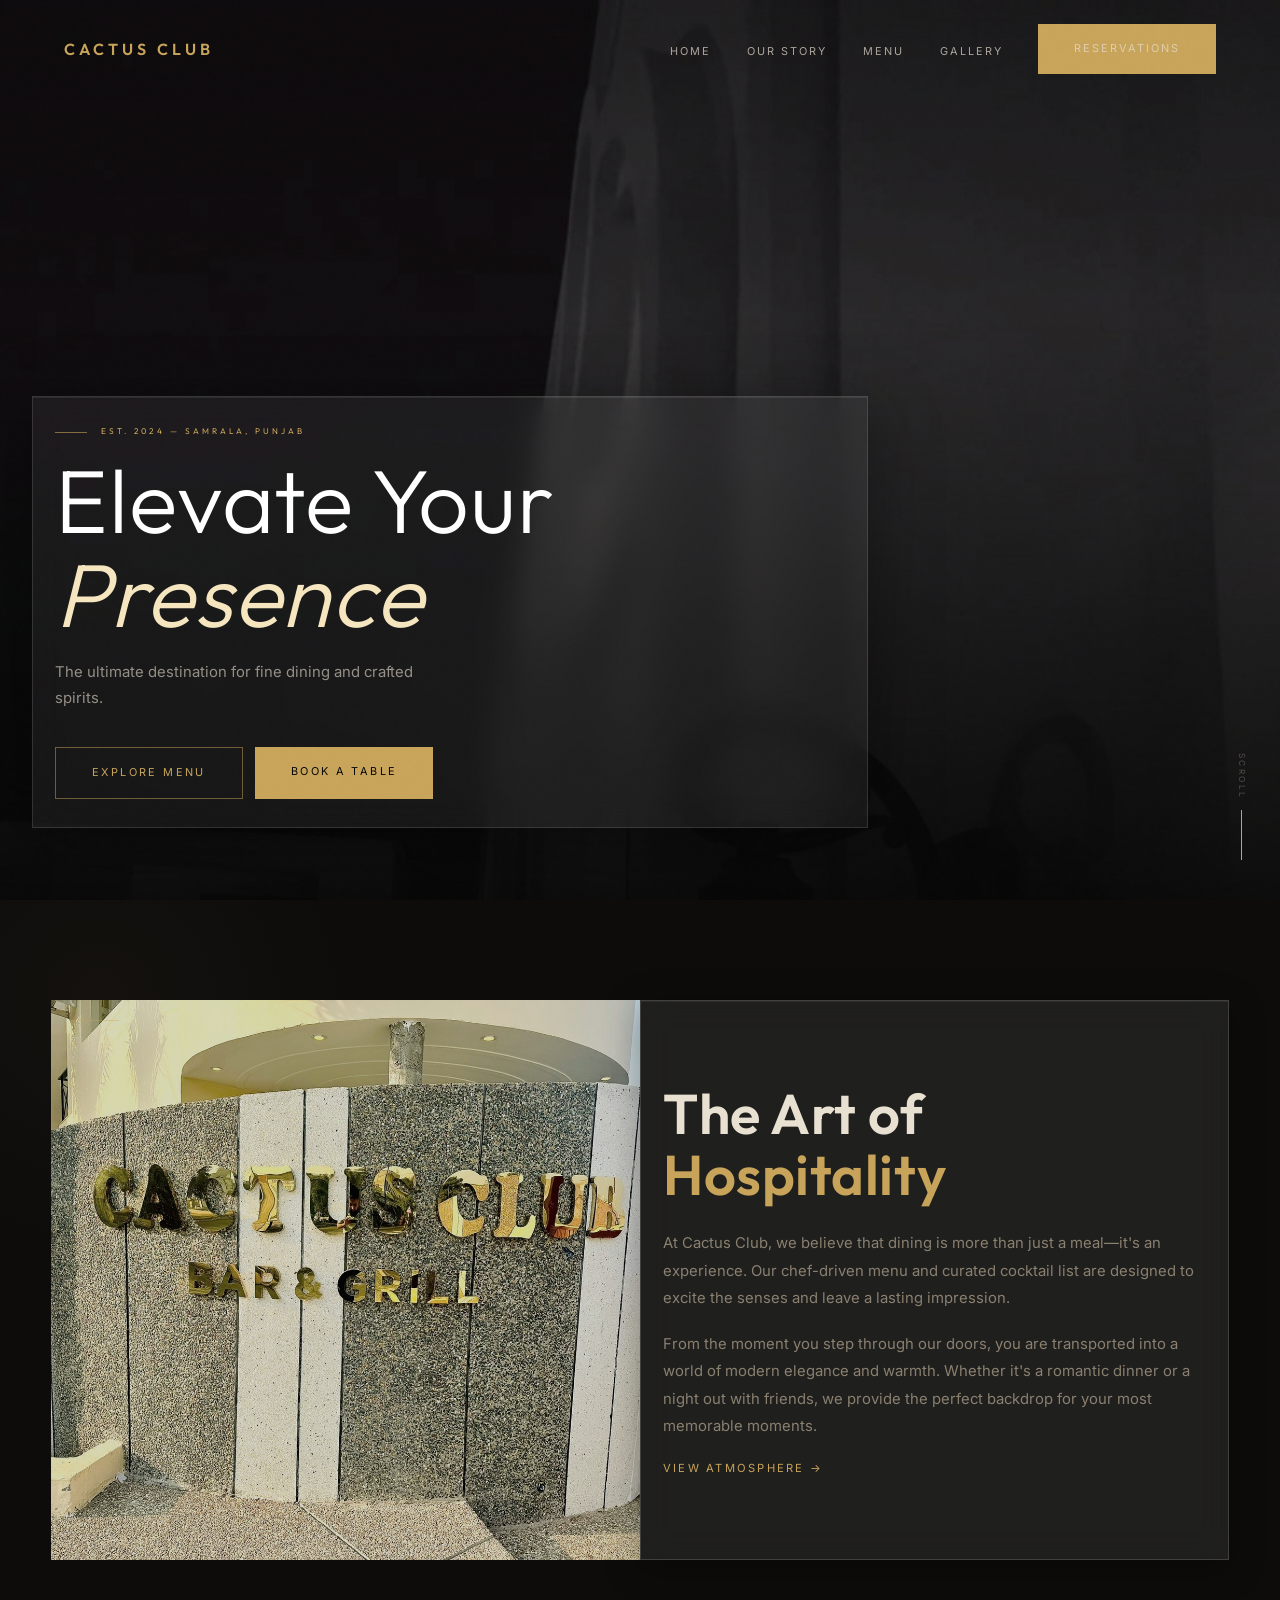
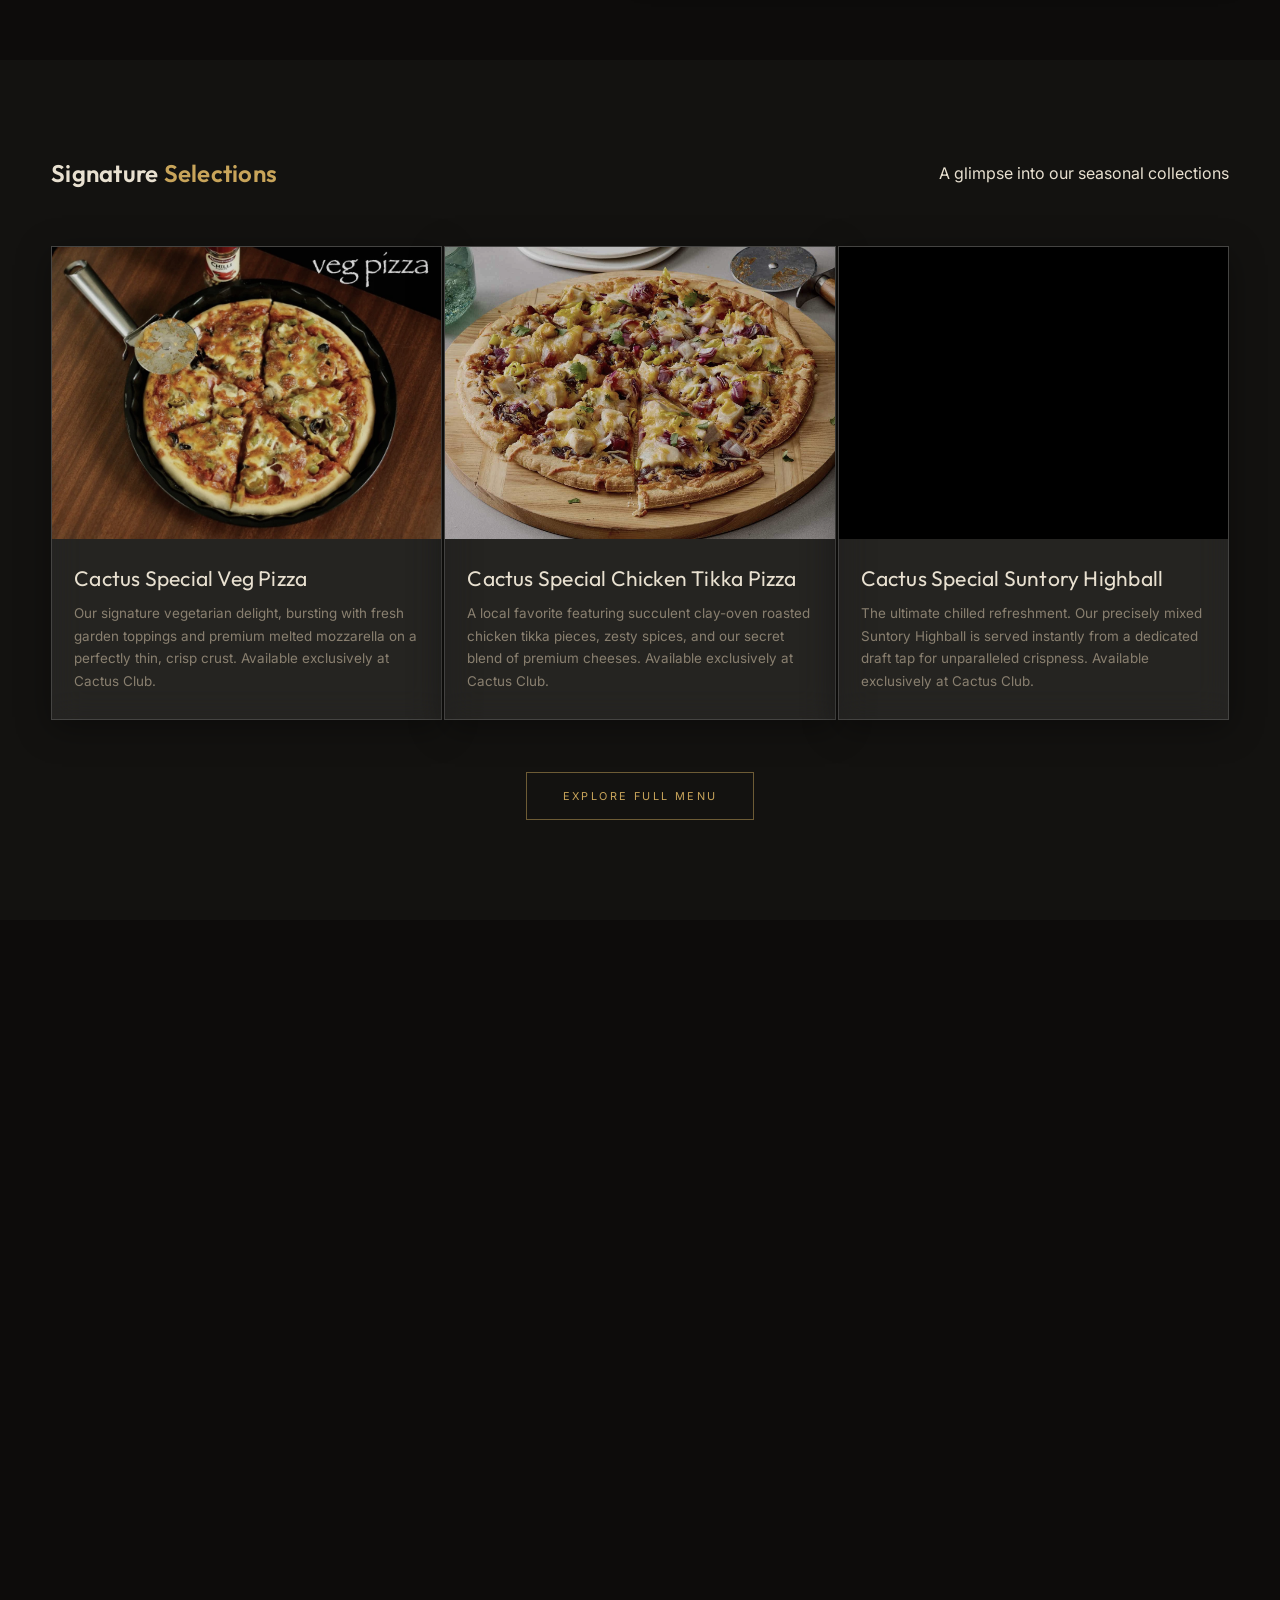
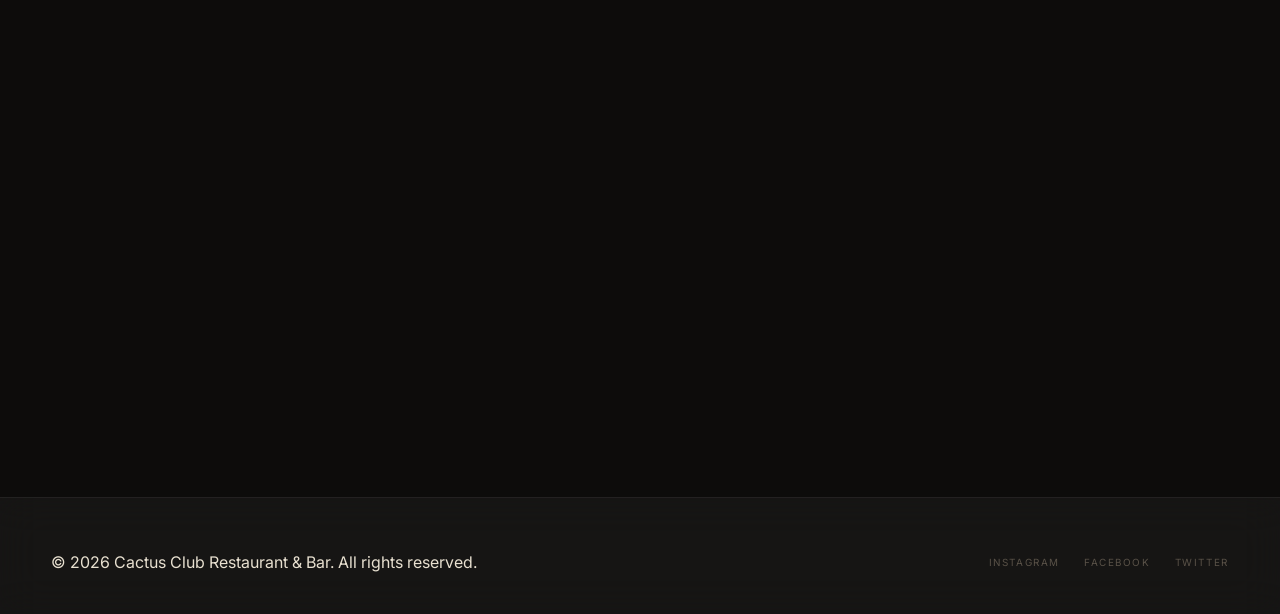
==== commit a23d61f4: "Add files via upload" ====
--- a/index.html
+++ b/index.html
@@ -9,8 +9,8 @@
     <link rel="preconnect" href="https://fonts.googleapis.com">
     <link rel="preconnect" href="https://fonts.gstatic.com" crossorigin>
     <link href="https://fonts.googleapis.com/css2?family=Outfit:wght@300;400;500;600&family=Inter:wght@300;400;500&display=swap" rel="stylesheet">
-    <link rel="stylesheet" href="style.css">
-    <link rel="preload" href="style.css" as="style">
+    <link rel="stylesheet" href="style.css?v=1.2">
+    <link rel="preload" href="style.css?v=1.2" as="style">
     <link rel="preload" href="data/photos/background.jpg" as="image">
     <script src="script.js" defer></script>
 </head>
--- a/style.css
+++ b/style.css
@@ -27,7 +27,7 @@
 
 /* ─── RESET ──────────────────────────────────────────────── */
 *,*::before,*::after { margin:0; padding:0; box-sizing:border-box; -webkit-tap-highlight-color:transparent; }
-html { scroll-behavior:smooth; font-size:16px; background:var(--black); -webkit-text-size-adjust:100%; }
+html { scroll-behavior:smooth; font-size:16px; background:var(--black); -webkit-text-size-adjust:100%; text-size-adjust:100%; }
 body { font-family:'Inter',sans-serif; color:var(--text); background:var(--deep); overflow-x:hidden; line-height:1.65; }
 ul { list-style:none; }
 a { text-decoration:none; color:inherit; }
@@ -540,9 +540,10 @@
     .modal-header h2 { font-size:1.75rem; }
     .modal-header { margin-bottom:28px; padding-bottom:20px; }
     .menu-cat { margin-bottom:32px; }
-    .cat-header h3 { font-size:1.4rem; }
-    .sub-cat h4 { font-size:.78rem; }
-    .menu-table td { font-size:1rem; padding:12px 10px; }
+    .cat-header h3 { font-size:1.6rem; letter-spacing:0.02em; }
+    .sub-cat h4 { font-size:.92rem; letter-spacing:0.18em; }
+    .menu-table th { font-size:.85rem; padding:12px 10px; }
+    .menu-table td { font-size:1.1rem; padding:15px 10px; font-weight:400; }
     .column-grid,.other-grid { grid-template-columns:1fr; }
     .modal-footer { padding:14px 18px calc(14px + var(--safe-bottom)); flex-direction:column; gap:6px; }
 
--- a/style.css
+++ b/style.css
@@ -27,7 +27,7 @@
 
 /* ─── RESET ──────────────────────────────────────────────── */
 *,*::before,*::after { margin:0; padding:0; box-sizing:border-box; -webkit-tap-highlight-color:transparent; }
-html { scroll-behavior:smooth; font-size:16px; background:var(--black); -webkit-text-size-adjust:100%; }
+html { scroll-behavior:smooth; font-size:16px; background:var(--black); -webkit-text-size-adjust:100%; text-size-adjust:100%; }
 body { font-family:'Inter',sans-serif; color:var(--text); background:var(--deep); overflow-x:hidden; line-height:1.65; }
 ul { list-style:none; }
 a { text-decoration:none; color:inherit; }
@@ -540,9 +540,10 @@
     .modal-header h2 { font-size:1.75rem; }
     .modal-header { margin-bottom:28px; padding-bottom:20px; }
     .menu-cat { margin-bottom:32px; }
-    .cat-header h3 { font-size:1.4rem; }
-    .sub-cat h4 { font-size:.78rem; }
-    .menu-table td { font-size:1rem; padding:12px 10px; }
+    .cat-header h3 { font-size:1.6rem; letter-spacing:0.02em; }
+    .sub-cat h4 { font-size:.92rem; letter-spacing:0.18em; }
+    .menu-table th { font-size:.85rem; padding:12px 10px; }
+    .menu-table td { font-size:1.1rem; padding:15px 10px; font-weight:400; }
     .column-grid,.other-grid { grid-template-columns:1fr; }
     .modal-footer { padding:14px 18px calc(14px + var(--safe-bottom)); flex-direction:column; gap:6px; }
 
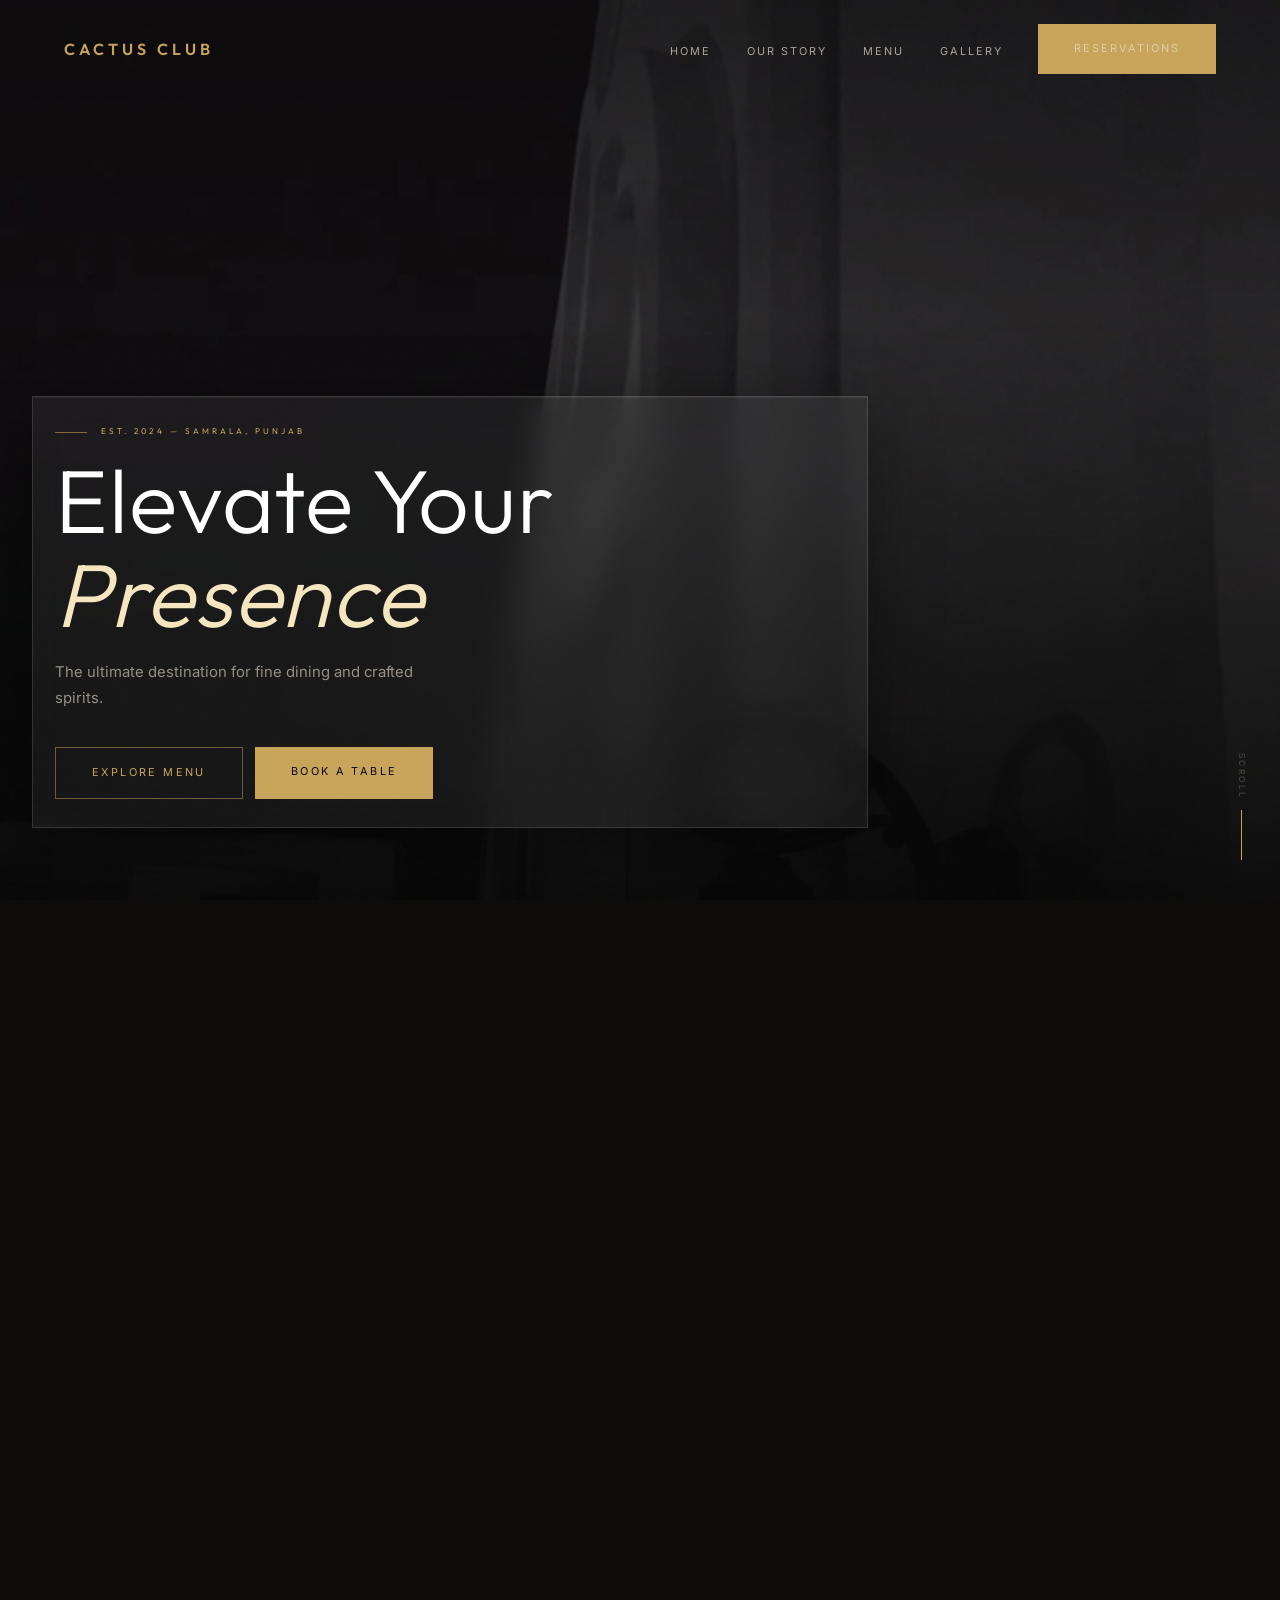
==== commit 26ab1c34: "Add files via upload" ====
--- a/index.html
+++ b/index.html
@@ -56,6 +56,7 @@
         <section id="home" class="hero">
             <div class="video-container">
                 <video autoplay muted loop playsinline preload="auto" id="hero-video" poster="data/photos/background.jpg" class="parallax" data-speed="0.75" fetchpriority="high">
+                    <source src="data/Cactus_club.webm" type="video/webm">
                     <source src="data/cactus.mp4" type="video/mp4">
                     Your browser does not support the video tag.
                 </video>
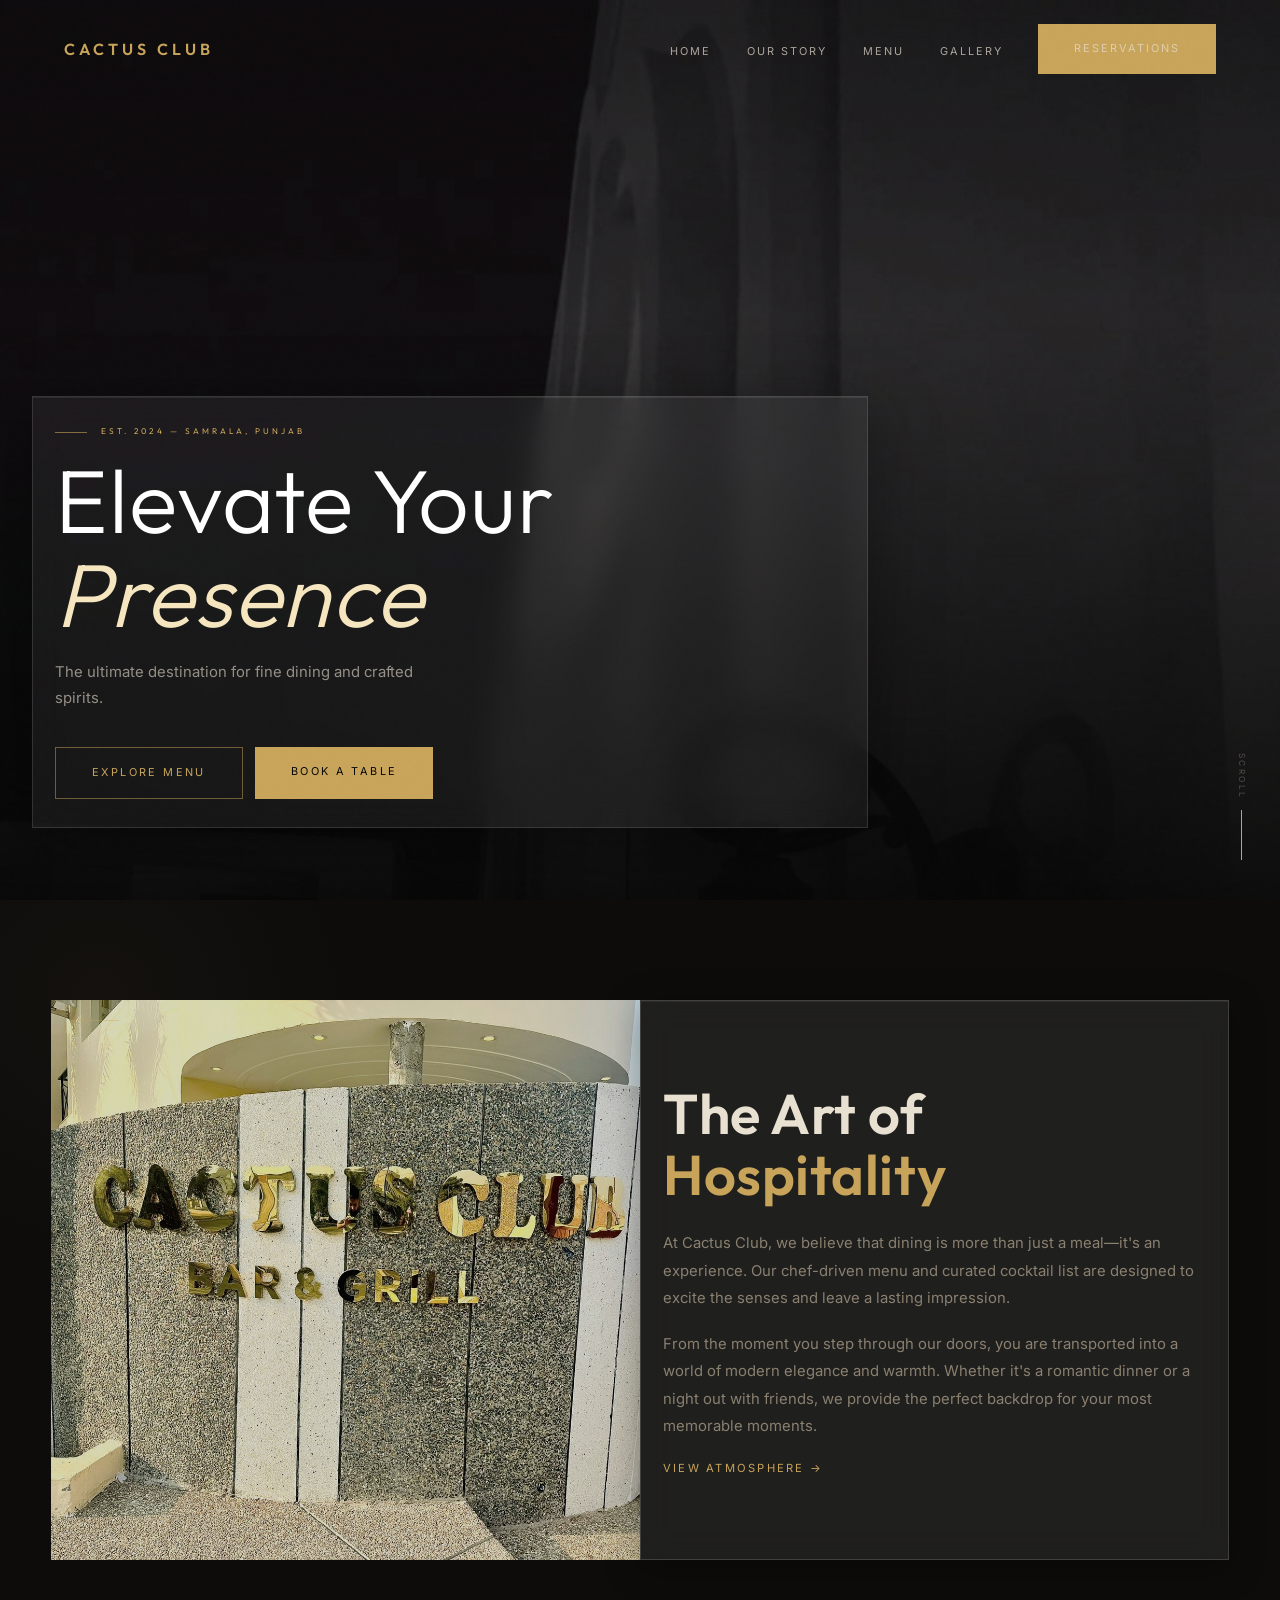
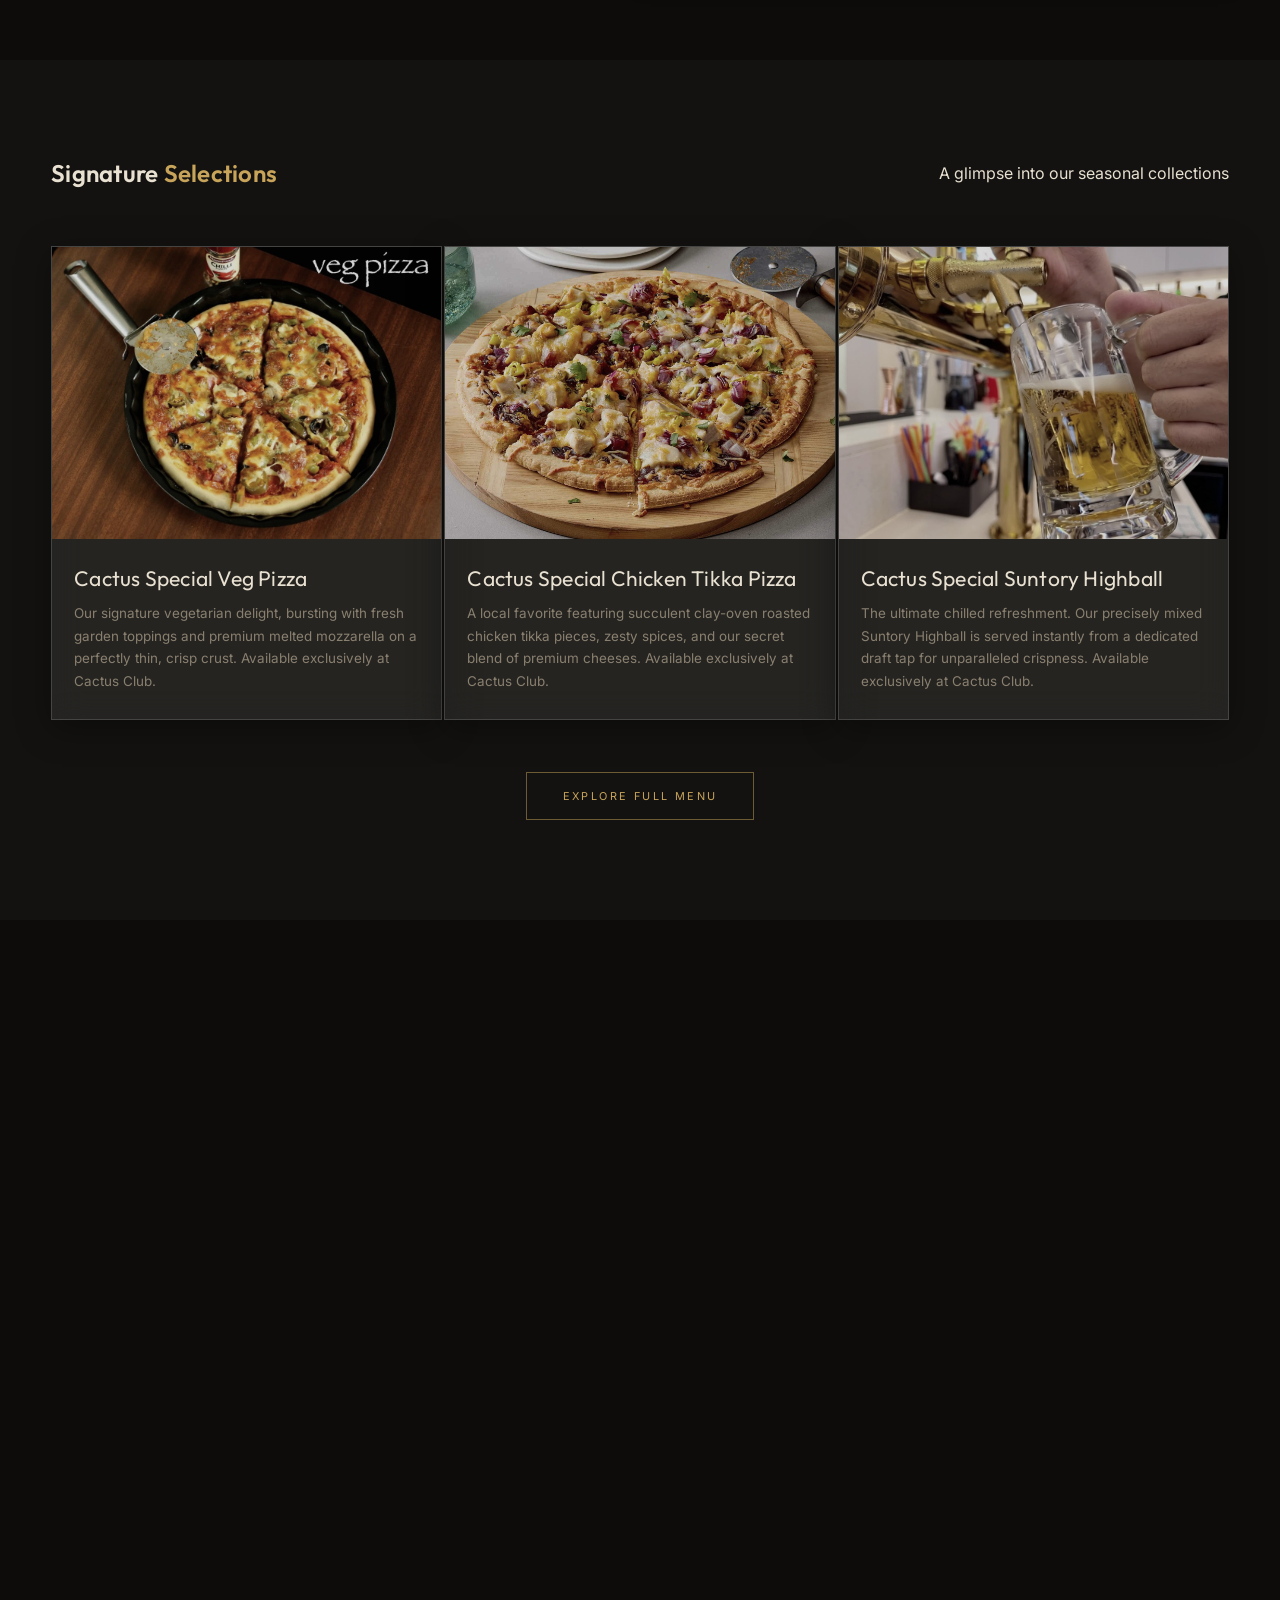
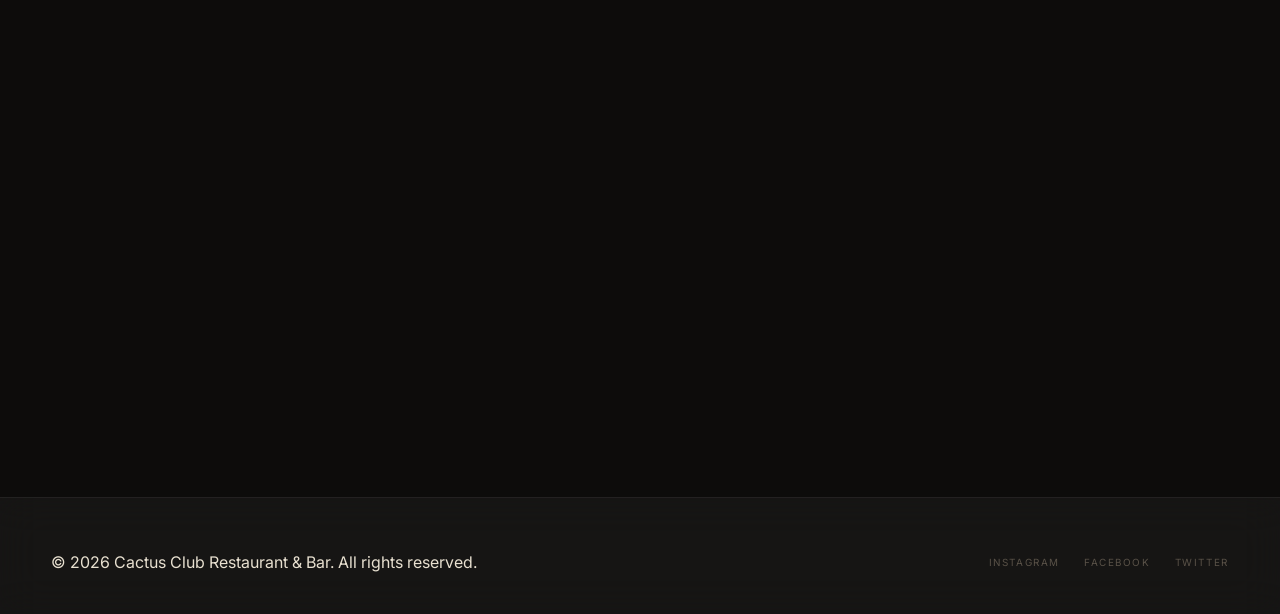
==== commit 010b5c6c: "Add files via upload" ====
--- a/index.html
+++ b/index.html
@@ -174,18 +174,22 @@
                         <h3>Book a Table</h3>
                         <form id="booking-form">
                             <div class="form-group">
-                                <input type="text" placeholder="Your Name" required>
+                                <label for="booking-name" class="label-text">Full Name</label>
+                                <input type="text" id="booking-name" placeholder="Your Name" required>
                             </div>
                             <div class="form-row">
                                 <div class="form-group">
-                                    <input type="date" required>
+                                    <label for="booking-date" class="label-text">Select Date</label>
+                                    <input type="date" id="booking-date" required>
                                 </div>
                                 <div class="form-group">
-                                    <input type="time" required>
+                                    <label for="booking-time" class="label-text">Select Time</label>
+                                    <input type="time" id="booking-time" required>
                                 </div>
                             </div>
                             <div class="form-group">
-                                <select required>
+                                <label for="booking-guests" class="label-text">Number of Guests</label>
+                                <select id="booking-guests" required>
                                     <option value="" disabled selected>Guests</option>
                                     <option value="2">2 People</option>
                                     <option value="4">4 People</option>
--- a/style.css
+++ b/style.css
@@ -357,6 +357,7 @@
 .form-group { margin-bottom:20px; }
 .form-row { display:grid; grid-template-columns:1fr 1fr; gap:20px; }
 input,select { width:100%; background:transparent; border:none; border-bottom:1px solid rgba(255,255,255,.1); padding:14px 0; border-radius:0; color:var(--text); font-family:'Inter',sans-serif; font-size:.88rem; outline:none; transition:border-color .3s; -webkit-appearance:none; appearance:none; }
+.label-text { display:block; font-size:0.6rem; letter-spacing:0.15em; text-transform:uppercase; color:var(--gold); opacity:0.7; margin-bottom: -10px; pointer-events:none; }
 input::placeholder { color:var(--text-dim); }
 input:focus,select:focus { border-bottom-color:var(--gold); }
 select option { background:var(--surface); color:var(--text); }
@@ -477,6 +478,7 @@
 
     /* Hero */
     .hero { height:100svh; }
+    .video-container video { height: 130%; top: -15%; }
     .video-overlay { background:linear-gradient(to bottom, rgba(6,6,6,0.22) 0%, rgba(6,6,6,0.05) 28%, rgba(6,6,6,0.52) 65%, rgba(6,6,6,0.94) 100%); }
     .hero-content { padding:0 24px calc(60px + var(--safe-bottom)); }
     .hero h1 { font-size:clamp(2.4rem,11vw,3.6rem); margin-bottom:14px; }
--- a/style.css
+++ b/style.css
@@ -357,6 +357,7 @@
 .form-group { margin-bottom:20px; }
 .form-row { display:grid; grid-template-columns:1fr 1fr; gap:20px; }
 input,select { width:100%; background:transparent; border:none; border-bottom:1px solid rgba(255,255,255,.1); padding:14px 0; border-radius:0; color:var(--text); font-family:'Inter',sans-serif; font-size:.88rem; outline:none; transition:border-color .3s; -webkit-appearance:none; appearance:none; }
+.label-text { display:block; font-size:0.6rem; letter-spacing:0.15em; text-transform:uppercase; color:var(--gold); opacity:0.7; margin-bottom: -10px; pointer-events:none; }
 input::placeholder { color:var(--text-dim); }
 input:focus,select:focus { border-bottom-color:var(--gold); }
 select option { background:var(--surface); color:var(--text); }
@@ -477,6 +478,7 @@
 
     /* Hero */
     .hero { height:100svh; }
+    .video-container video { height: 130%; top: -15%; }
     .video-overlay { background:linear-gradient(to bottom, rgba(6,6,6,0.22) 0%, rgba(6,6,6,0.05) 28%, rgba(6,6,6,0.52) 65%, rgba(6,6,6,0.94) 100%); }
     .hero-content { padding:0 24px calc(60px + var(--safe-bottom)); }
     .hero h1 { font-size:clamp(2.4rem,11vw,3.6rem); margin-bottom:14px; }
